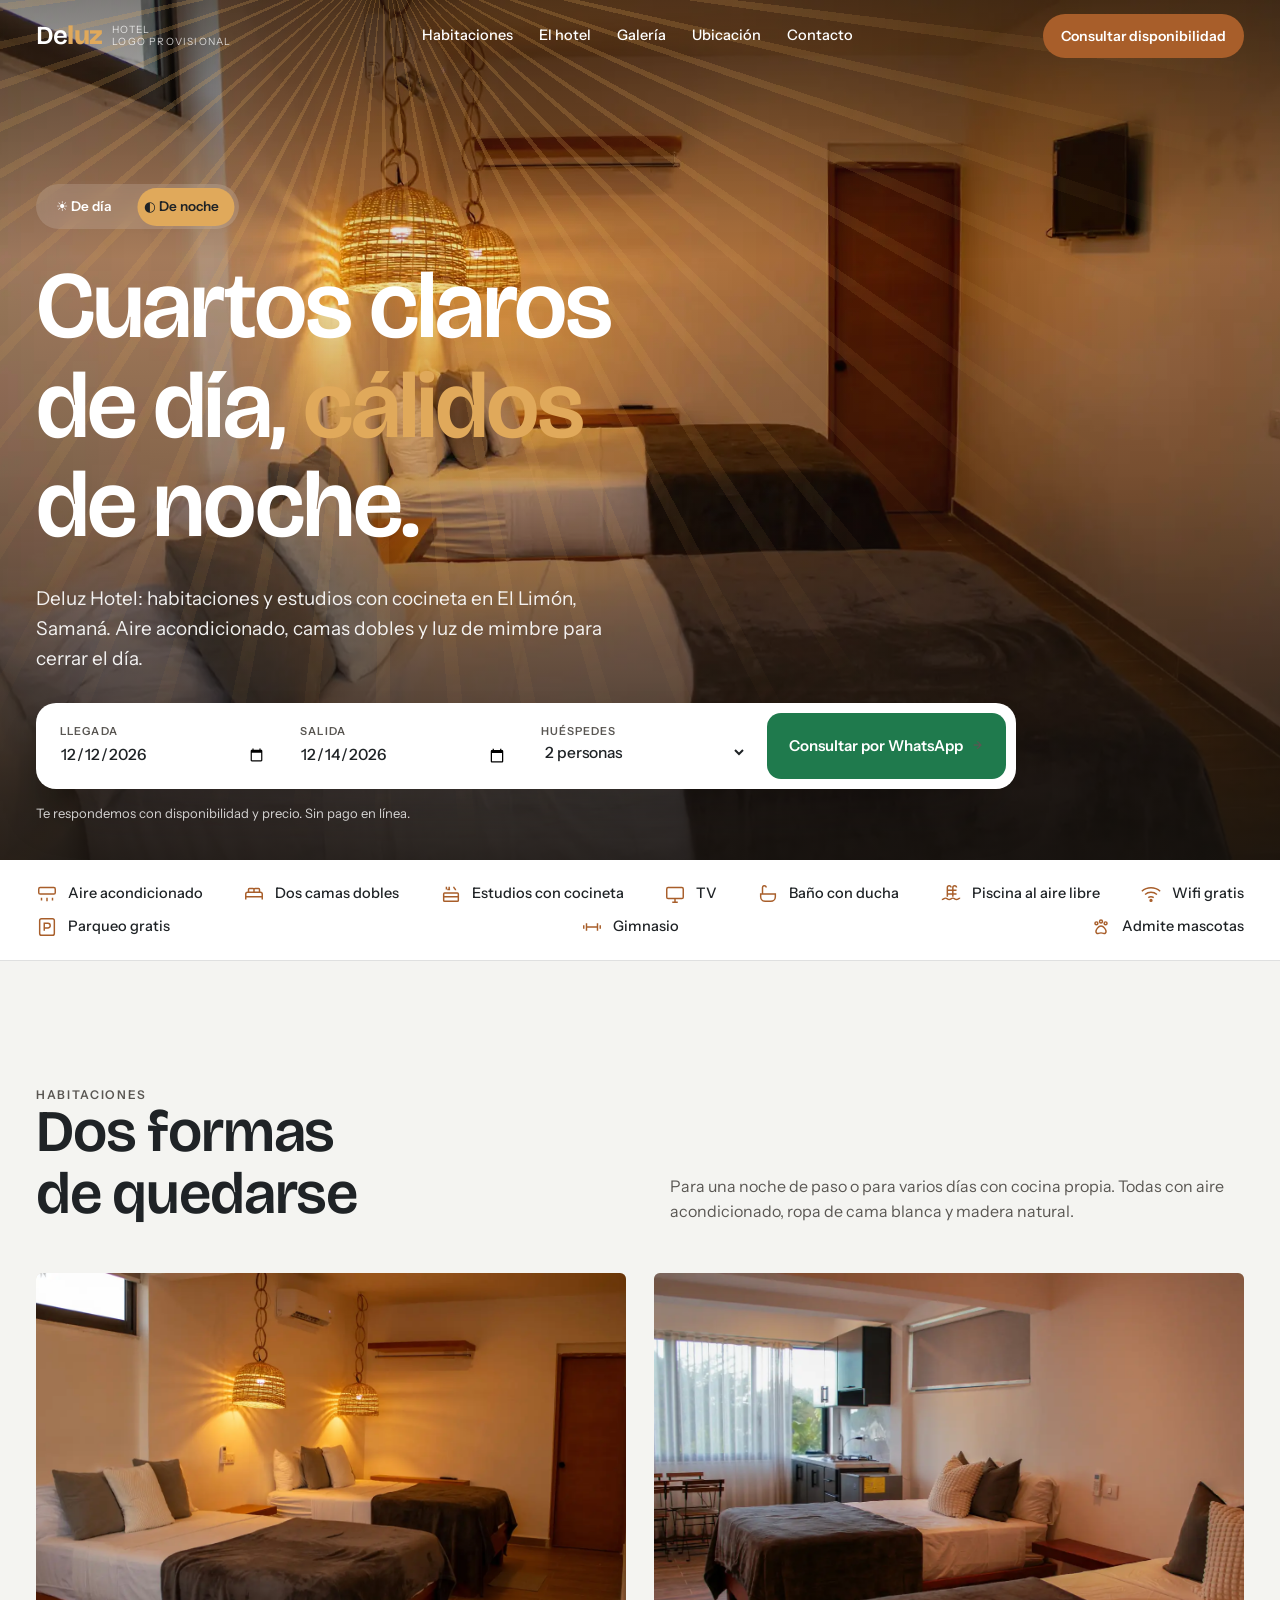
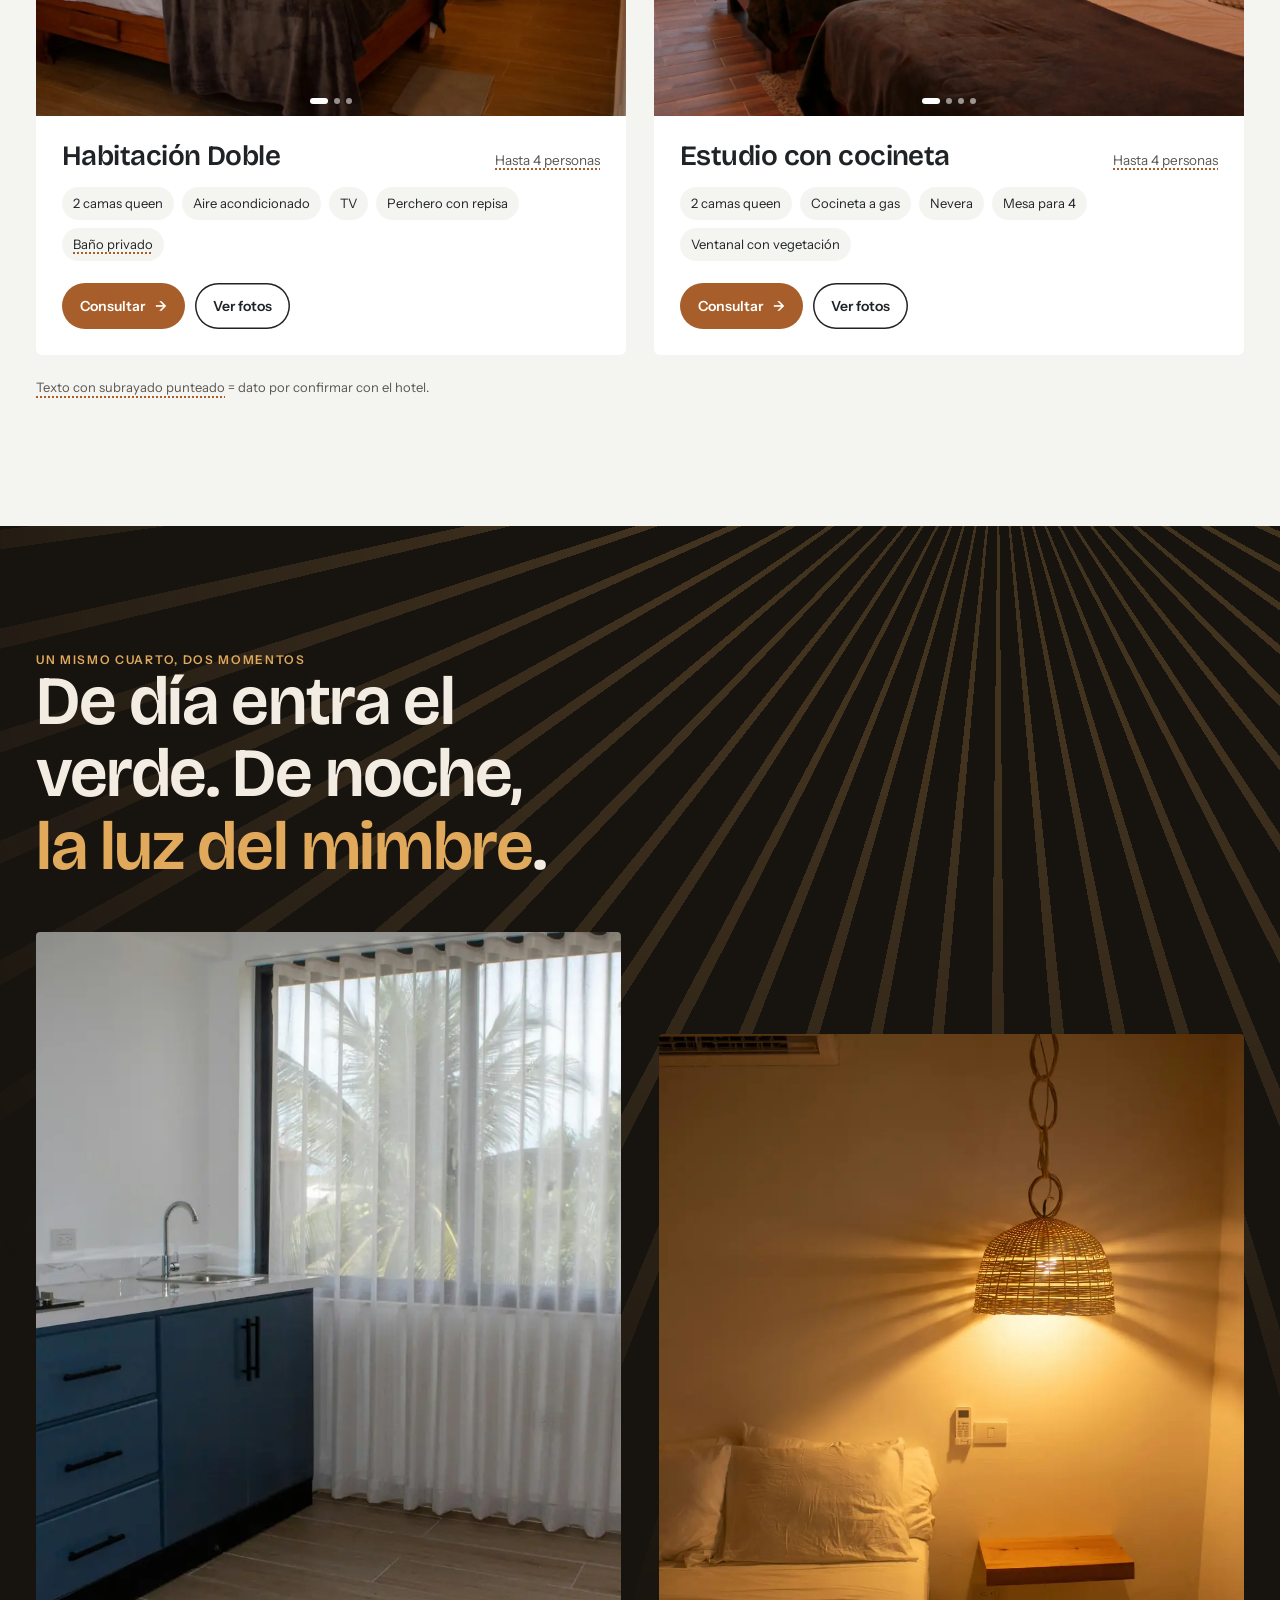
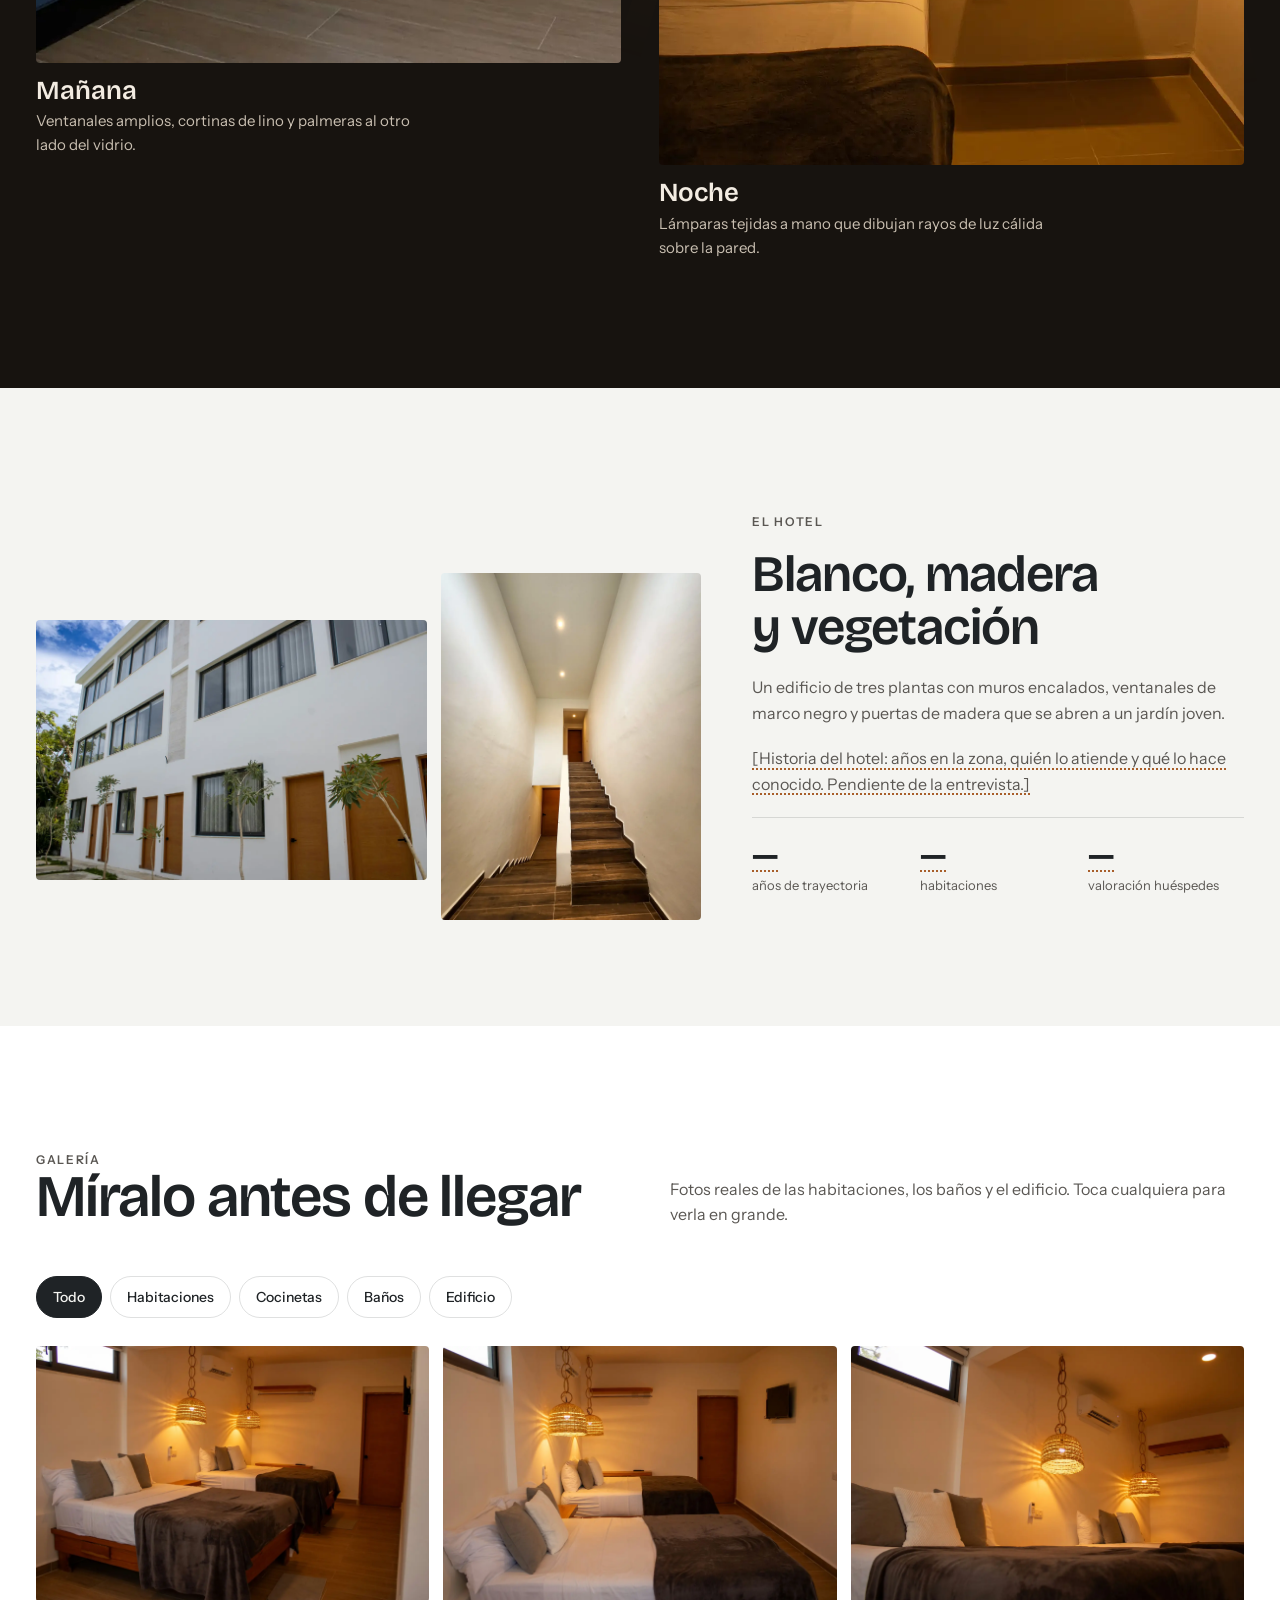
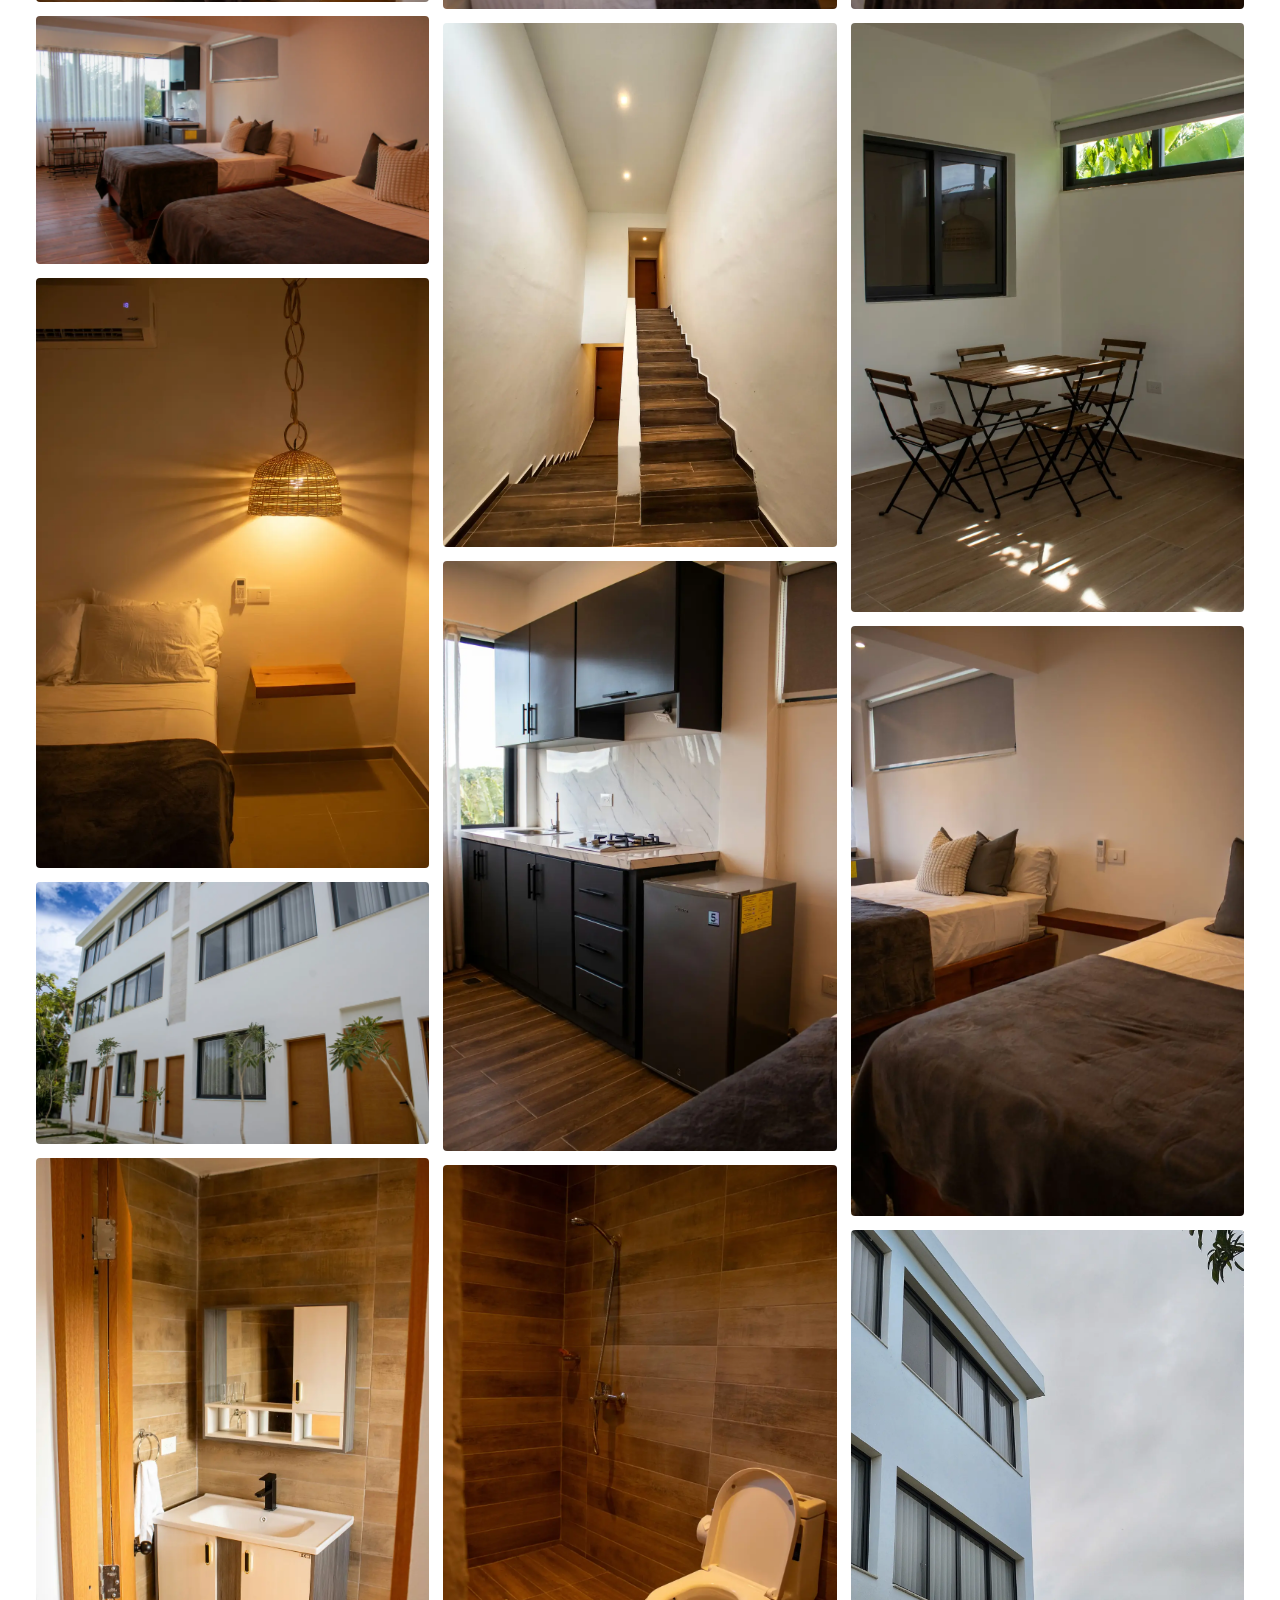
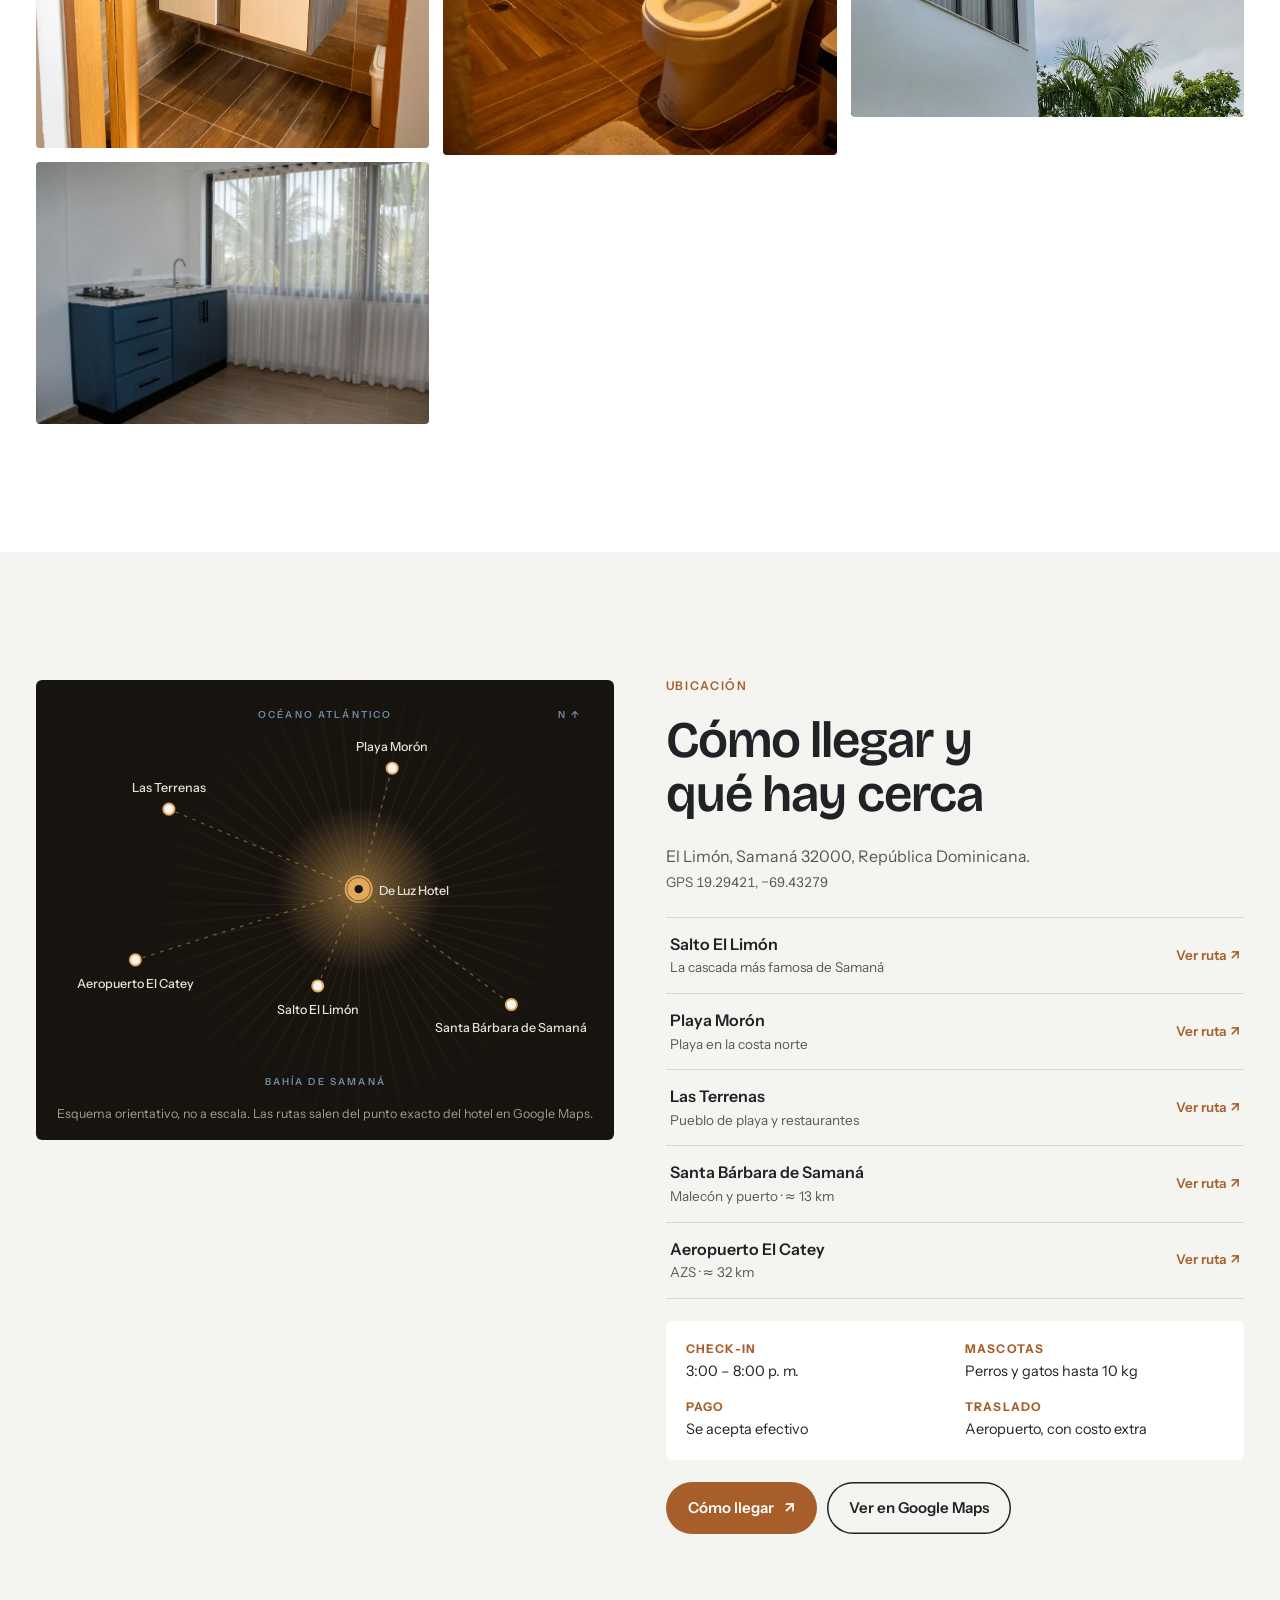
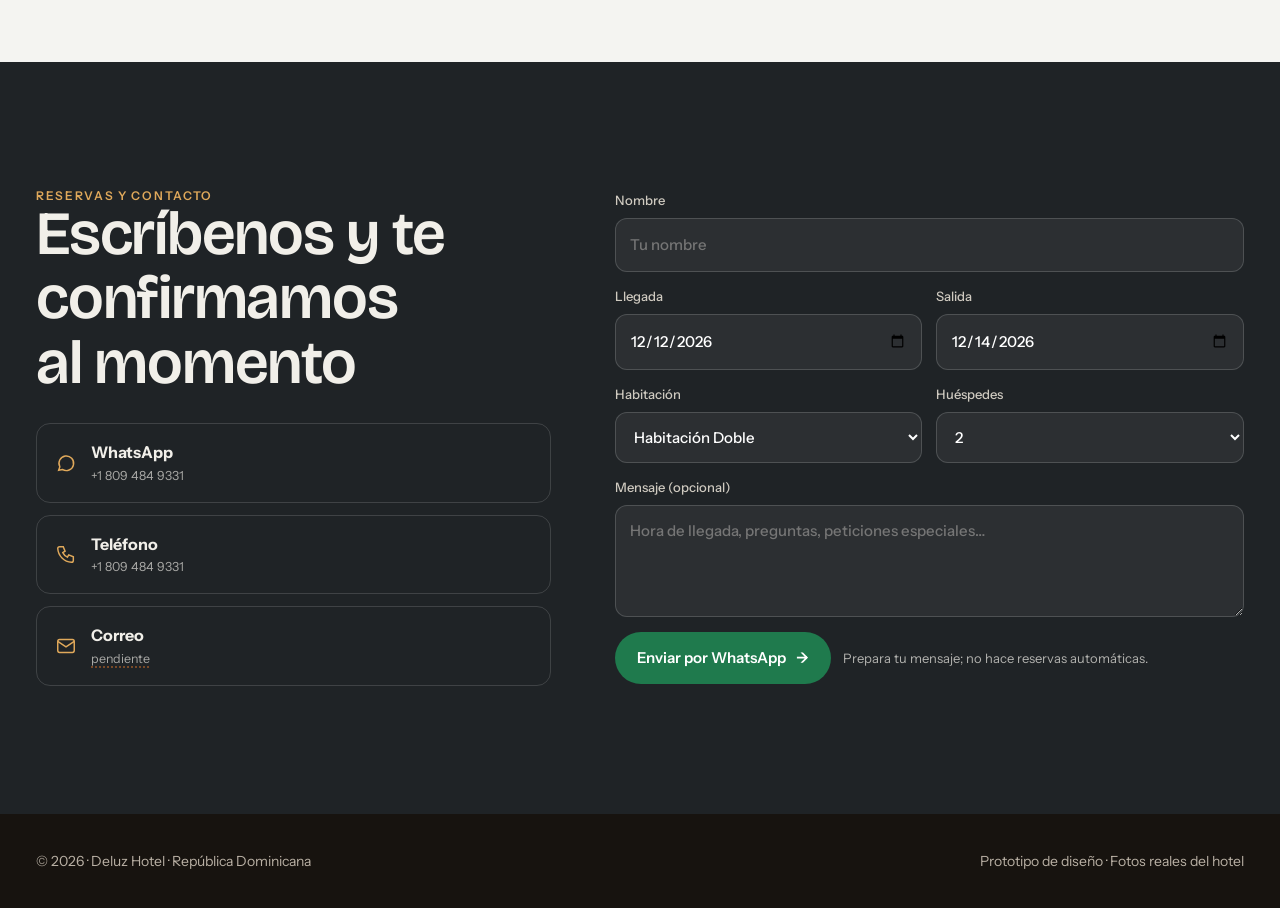
==== index.html @ 2b889953 "Web De Luz Hotel: prototipo "Luz tejida", propuesta y fotos - index.html: prototipo navegable de la " ====
<!doctype html>
<html lang="es">
<head>
<meta charset="utf-8">
<meta name="viewport" content="width=device-width, initial-scale=1, viewport-fit=cover">
<title>De Luz Hotel · El Limón, Samaná</title>
<!-- PROTOTIPO: quitar la línea robots noindex al lanzar -->
<meta name="robots" content="noindex">
<link rel="preconnect" href="https://fonts.googleapis.com">
<link rel="preconnect" href="https://fonts.gstatic.com" crossorigin>
<link rel="stylesheet" href="https://fonts.googleapis.com/css2?family=Bricolage+Grotesque:opsz,wght@12..96,400;12..96,600;12..96,800&family=Instrument+Sans:wght@400;500;600&display=swap">
<style>
/* Layout: editorial de una sola página; bandas claras (día) y oscuras (noche) alternadas, fotos a sangre. */
:root{
  --cal:#F4F4F1;      /* paredes encaladas */
  --blanco:#FFFFFF;
  --piedra:#DDD5C7;   /* franja de travertino */
  --tinta:#1F2326;    /* marcos de ventana, cocineta negra */
  --manta:#5A5753;    /* manta gris */
  --teca:#A85E2A;     /* puertas de madera */
  --mimbre:#E0A95B;   /* luz de las lámparas */
  --noche:#17130F;    /* habitación de noche */
  --palma:#3D6B4B;    /* vegetación */
  --anil:#3B5B7D;     /* cocineta azul */
  --linea:rgba(31,35,38,.14);
  --f-display:"Bricolage Grotesque", "Avenir Next", system-ui, sans-serif;
  --f-text:"Instrument Sans", "Helvetica Neue", system-ui, sans-serif;
  --gut:max(16px, env(safe-area-inset-left, 0px));
  --gutr:max(16px, env(safe-area-inset-right, 0px));
  --ease:cubic-bezier(.2,.7,.2,1);
  color-scheme:light;
}
*{box-sizing:border-box}
html{scroll-behavior:smooth}
body{margin:0;background:var(--cal);color:var(--tinta);font:16px/1.6 var(--f-text);-webkit-font-smoothing:antialiased;overflow-x:hidden}
img{max-width:100%;display:block}
a{color:inherit}
button,input,select,textarea{font:inherit;color:inherit}
:focus-visible{outline:2px solid var(--teca);outline-offset:3px;border-radius:4px}
h1,h2,h3{font-family:var(--f-display);font-weight:600;line-height:1.05;letter-spacing:-.02em;margin:0;text-wrap:balance}
p{margin:0}
.wrap{max-width:1240px;margin:0 auto;padding-left:var(--gut);padding-right:var(--gutr)}
.eyebrow{font:600 12px/1 var(--f-text);letter-spacing:.14em;text-transform:uppercase;color:var(--teca)}
.tbd{text-decoration:underline dotted 1.5px;text-underline-offset:4px;text-decoration-color:var(--teca)}
.tag-tbd{display:inline-block;font:600 10px/1 var(--f-text);letter-spacing:.1em;text-transform:uppercase;padding:5px 7px;border:1px dashed currentColor;border-radius:999px;opacity:.75;vertical-align:middle}

/* Botones */
.btn{display:inline-flex;align-items:center;gap:10px;border:0;cursor:pointer;text-decoration:none;font-weight:600;font-size:15px;padding:14px 22px;border-radius:999px;transition:transform .25s var(--ease),background-color .25s,color .25s,box-shadow .25s}
.btn:active{transform:scale(.97)}
.btn-primary{background:var(--teca);color:#fff}
.btn-primary:hover{background:#8f4e22;box-shadow:0 8px 24px -10px rgba(168,94,42,.8)}
.btn-ghost{background:transparent;color:inherit;box-shadow:inset 0 0 0 1.5px currentColor}
.btn-ghost:hover{background:var(--tinta);color:var(--cal);box-shadow:inset 0 0 0 1.5px var(--tinta)}
.btn .arr{transition:transform .25s var(--ease)}
.btn:hover .arr{transform:translateX(4px)}
.btn-wa{background:#1f7a4d;color:#fff}
.btn-wa:hover{background:#17623d}

/* Cabecera */
body::before{content:"";position:fixed;inset:0 0 auto;height:env(safe-area-inset-top,0px);z-index:60;background:var(--cal)}
.top{position:fixed;top:env(safe-area-inset-top,0px);left:0;right:0;z-index:50;transition:background-color .35s,box-shadow .35s,color .35s;color:#fff}
.top.solid{background:rgba(244,244,241,.92);backdrop-filter:blur(10px);-webkit-backdrop-filter:blur(10px);box-shadow:0 1px 0 var(--linea);color:var(--tinta)}
.top .wrap{display:flex;align-items:center;justify-content:space-between;gap:20px;height:72px}
.logo{display:flex;align-items:center;gap:10px;text-decoration:none}
.wm{font:600 26px/1 var(--f-display);letter-spacing:-.03em}.wm b{font-weight:800;color:var(--mimbre)}.top.solid .wm b{color:var(--teca)}
.logo small{font-size:10px;letter-spacing:.12em;text-transform:uppercase;opacity:.75;line-height:1.2}
.nav{display:flex;gap:26px;align-items:center}
.nav a{text-decoration:none;font-size:14.5px;font-weight:500;position:relative;padding:4px 0}
.nav a::after{content:"";position:absolute;left:0;right:100%;bottom:-2px;height:1.5px;background:var(--mimbre);transition:right .3s var(--ease)}
.nav a:hover::after{right:0}
.top .btn{padding:11px 18px;font-size:14px}
.burger{display:none;background:none;border:0;width:44px;height:44px;cursor:pointer;position:relative}
.burger span,.burger span::before,.burger span::after{content:"";position:absolute;left:11px;width:22px;height:1.5px;background:currentColor;transition:transform .3s var(--ease),top .3s}
.burger span{top:21px}.burger span::before{left:0;top:-7px}.burger span::after{left:0;top:7px}
.menu-open .burger span{background:transparent}
.menu-open .burger span::before{top:0;transform:rotate(45deg)}
.menu-open .burger span::after{top:0;transform:rotate(-45deg)}
.drawer{position:fixed;inset:0;z-index:45;background:var(--noche);color:#fff;padding:110px var(--gutr) 40px var(--gut);display:flex;flex-direction:column;gap:6px;transform:translateY(-100%);transition:transform .5s var(--ease)}
.menu-open .drawer{transform:none}
.drawer a{font:600 34px/1.25 var(--f-display);text-decoration:none}
.drawer a:hover{color:var(--mimbre)}

/* Rayos de mimbre: el motivo de la marca */
.rays{position:absolute;pointer-events:none;inset:0;background:repeating-conic-gradient(from -90deg at var(--rx,50%) var(--ry,-10%),rgba(224,169,91,.22) 0deg 1.1deg,transparent 1.1deg 5.5deg);-webkit-mask-image:radial-gradient(circle at var(--rx,50%) var(--ry,-10%),#000 0,#000 18%,transparent 70%);mask-image:radial-gradient(circle at var(--rx,50%) var(--ry,-10%),#000 0,#000 18%,transparent 70%)}

/* Hero */
.hero{position:relative;min-height:min(860px,100svh);display:flex;align-items:flex-end;color:#fff;overflow:hidden;background:var(--noche)}
.hero-media{position:absolute;inset:0}
.hero-media img{position:absolute;inset:0;width:100%;height:100%;object-fit:cover;transition:opacity 1.1s var(--ease),transform 8s linear}
.hero-media img.off{opacity:0}
.hero-media::after{content:"";position:absolute;inset:0;background:linear-gradient(180deg,rgba(23,19,15,.55) 0%,rgba(23,19,15,.05) 30%,rgba(23,19,15,.25) 55%,rgba(23,19,15,.85) 100%)}
.hero .rays{--rx:30%;--ry:-5%;opacity:0;transition:opacity 1.1s}
.is-night .hero .rays{opacity:1}
.hero-inner{position:relative;width:100%;padding-block:140px 36px;display:grid;gap:28px}
.dn{display:inline-flex;background:rgba(255,255,255,.14);backdrop-filter:blur(8px);-webkit-backdrop-filter:blur(8px);border-radius:999px;padding:4px;width:max-content;position:relative}
.dn button{position:relative;z-index:1;background:none;border:0;padding:8px 16px;border-radius:999px;cursor:pointer;font-size:13.5px;font-weight:600;display:flex;gap:8px;align-items:center;color:#fff;transition:color .3s}
.dn .pill{position:absolute;top:4px;bottom:4px;left:4px;width:calc(50% - 4px);background:#fff;border-radius:999px;transition:transform .45s var(--ease)}
.is-night .dn .pill{transform:translateX(100%);background:var(--mimbre)}
.dn button[aria-pressed="true"]{color:var(--tinta)}
.hero h1{font-size:clamp(42px,7.4vw,104px);font-weight:600;max-width:12ch}
.hero h1 em{font-style:normal;color:var(--mimbre);transition:color .6s}
.is-day .hero h1 em{color:#fff;text-decoration:underline;text-decoration-color:var(--mimbre);text-decoration-thickness:4px;text-underline-offset:10px}
.hero-sub{max-width:46ch;font-size:clamp(16px,1.6vw,19px);opacity:.92}

/* Barra de consulta */
.ask{background:var(--blanco);color:var(--tinta);border-radius:20px;padding:10px;display:grid;grid-template-columns:repeat(3,minmax(0,1fr)) auto;gap:6px;box-shadow:0 30px 60px -30px rgba(0,0,0,.6);max-width:980px}
.ask label{display:flex;flex-direction:column;gap:2px;padding:10px 14px;border-radius:12px;transition:background-color .2s;min-width:0}
.ask label:hover,.ask label:focus-within{background:var(--cal)}
.ask span{font-size:11px;font-weight:600;letter-spacing:.1em;text-transform:uppercase;color:var(--manta)}
.ask input,.ask select{border:0;background:transparent;padding:0;font-size:15.5px;font-weight:500;outline:none;min-width:0;width:100%}
.ask .btn{align-self:stretch;justify-content:center;border-radius:14px}
.ask-note{font-size:13px;opacity:.8;margin-top:-14px}

/* Panel de mensaje de WhatsApp */
.sheet{position:fixed;inset:auto 0 0 0;z-index:80;display:flex;justify-content:center;padding:0 var(--gutr) calc(16px + env(safe-area-inset-bottom,0px)) var(--gut);transform:translateY(110%);visibility:hidden;transition:transform .5s var(--ease),visibility 0s .5s}
.sheet.open{transform:none;visibility:visible;transition:transform .5s var(--ease)}
.sheet-card{background:var(--blanco);color:var(--tinta);border-radius:22px;max-width:520px;width:100%;padding:22px;box-shadow:0 30px 80px -20px rgba(0,0,0,.5);display:grid;gap:14px}
.sheet-head{display:flex;justify-content:space-between;align-items:center;gap:12px}
.sheet-head h3{font-size:20px}
.x{background:var(--cal);border:0;width:36px;height:36px;border-radius:50%;cursor:pointer;font-size:18px}
.bubble{background:#e7f5ea;border-radius:16px 16px 16px 4px;padding:14px 16px;white-space:pre-wrap;font-size:15px;line-height:1.5}
.sheet small{color:var(--manta);font-size:13px}
.sheet-actions{display:flex;gap:10px;flex-wrap:wrap}

/* Esenciales */
.facts{background:var(--blanco);border-bottom:1px solid var(--linea)}
.facts ul{list-style:none;margin:0;padding:22px 0;display:flex;flex-wrap:wrap;gap:10px 34px;justify-content:space-between}
.facts li{display:flex;align-items:center;gap:10px;font-size:14.5px;font-weight:500}
.facts svg{width:22px;height:22px;stroke:var(--teca);fill:none;stroke-width:1.6;flex:none}

/* Secciones */
section{scroll-margin-top:80px}
.band{padding-block:clamp(72px,10vw,128px)}
.head{display:grid;grid-template-columns:minmax(0,1fr) minmax(0,1fr);gap:24px 60px;align-items:end;margin-bottom:48px}
.head h2{font-size:clamp(34px,4.6vw,60px)}
.head p{color:var(--manta);max-width:52ch}

/* El hotel */
.about{display:grid;grid-template-columns:minmax(0,1.15fr) minmax(0,.85fr);gap:clamp(24px,4vw,56px);align-items:center}
.about-pics{display:grid;grid-template-columns:minmax(0,1.5fr) minmax(0,1fr);gap:14px;align-items:end}
.about-pics figure{margin:0;overflow:hidden;border-radius:4px}
.about-pics figure:first-child{aspect-ratio:3/2}
.about-pics figure:last-child{aspect-ratio:3/4;transform:translateY(40px)}
.about-pics img{width:100%;height:100%;object-fit:cover}
.about-text{display:grid;gap:20px}
.about-text h2{font-size:clamp(32px,4vw,52px)}
.about-text p{color:var(--manta)}
.stats{display:grid;grid-template-columns:repeat(3,minmax(0,1fr));gap:12px;border-top:1px solid var(--linea);padding-top:20px}
.stats b{display:block;font:600 34px/1 var(--f-display)}
.stats span{font-size:13px;color:var(--manta)}

/* Habitaciones */
.rooms{display:grid;grid-template-columns:repeat(2,minmax(0,1fr));gap:28px}
.room{background:var(--blanco);border-radius:6px;overflow:hidden;display:flex;flex-direction:column;transition:transform .4s var(--ease),box-shadow .4s}
.room:hover{transform:translateY(-4px);box-shadow:0 30px 50px -35px rgba(31,35,38,.45)}
.slider{position:relative;aspect-ratio:4/3;overflow:hidden;background:var(--piedra)}
.track{display:flex;height:100%;transition:transform .6s var(--ease)}
.track img{flex:0 0 100%;width:100%;height:100%;object-fit:cover}
.sl-btn{position:absolute;top:50%;translate:0 -50%;width:42px;height:42px;border-radius:50%;border:0;background:rgba(255,255,255,.9);cursor:pointer;opacity:0;transition:opacity .3s,transform .2s;font-size:18px}
.sl-btn.prev{left:12px}.sl-btn.next{right:12px}
.slider:hover .sl-btn,.sl-btn:focus-visible{opacity:1}
.sl-btn:hover{transform:scale(1.08)}
.dots{position:absolute;bottom:12px;left:0;right:0;display:flex;justify-content:center;gap:6px}
.dots i{width:6px;height:6px;border-radius:99px;background:rgba(255,255,255,.55);transition:width .3s,background-color .3s}
.dots i.on{width:18px;background:#fff}
.room-body{padding:26px;display:grid;gap:16px;flex:1}
.room-top{display:flex;justify-content:space-between;align-items:baseline;gap:12px;flex-wrap:wrap}
.room h3{font-size:28px}
.room .cap{font-size:13.5px;color:var(--manta)}
.chips{display:flex;flex-wrap:wrap;gap:8px;list-style:none;margin:0;padding:0}
.chips li{font-size:13px;padding:6px 11px;border-radius:999px;background:var(--cal)}
.room-actions{display:flex;gap:10px;flex-wrap:wrap;margin-top:auto;padding-top:6px}
.room-actions .btn{padding:12px 18px;font-size:14px}
.legend{margin-top:22px;font-size:13px;color:var(--manta)}

/* Día / noche */
.dnband{background:var(--noche);color:#f3ece2;position:relative;overflow:hidden}
.dnband .rays{--rx:78%;--ry:-8%}
.diptych{position:relative;display:grid;grid-template-columns:minmax(0,1fr) minmax(0,1fr);gap:clamp(16px,3vw,40px);align-items:start}
.diptych figure{margin:0;display:grid;gap:14px}
.diptych figure:last-child{margin-top:clamp(40px,8vw,120px)}
.diptych .ph{overflow:hidden;border-radius:4px;aspect-ratio:4/5}
.diptych img{width:100%;height:100%;object-fit:cover;transition:transform 1.2s var(--ease)}
.diptych figure:hover img{transform:scale(1.04)}
.diptych figcaption{display:grid;gap:4px}
.diptych figcaption b{font:600 26px/1.1 var(--f-display)}
.diptych figcaption span{color:#c9bfb1;font-size:15px;max-width:40ch}
.dn-title{position:relative;font-size:clamp(36px,5.4vw,72px);max-width:16ch;margin-bottom:48px}
.dn-title em{font-style:normal;color:var(--mimbre)}

/* Galería */
.filters{display:flex;gap:8px;flex-wrap:wrap;margin-bottom:28px}
.filters button{border:1.5px solid var(--linea);background:transparent;padding:9px 16px;border-radius:999px;cursor:pointer;font-size:14px;font-weight:500;transition:all .25s}
.filters button:hover{border-color:var(--tinta)}
.filters button[aria-pressed="true"]{background:var(--tinta);color:var(--cal);border-color:var(--tinta)}
.grid{columns:3 280px;column-gap:14px}
.grid button{display:block;width:100%;padding:0;border:0;margin:0 0 14px;cursor:zoom-in;break-inside:avoid;border-radius:4px;overflow:hidden;position:relative;background:var(--piedra)}
.grid img{width:100%;height:auto;transition:transform .7s var(--ease),filter .4s}
.grid button:hover img{transform:scale(1.035)}
.grid button span{position:absolute;left:10px;bottom:10px;background:rgba(23,19,15,.7);color:#fff;font-size:12px;padding:5px 9px;border-radius:99px;opacity:0;transform:translateY(6px);transition:all .3s var(--ease)}
.grid button:hover span,.grid button:focus-visible span{opacity:1;transform:none}
.grid button.hide{display:none}

.lb{position:fixed;inset:0;z-index:90;background:rgba(15,12,10,.94);display:grid;place-items:center;padding:60px var(--gutr) 60px var(--gut);opacity:0;pointer-events:none;transition:opacity .35s}
.lb.open{opacity:1;pointer-events:auto}
.lb img{max-height:80vh;width:auto;border-radius:4px;box-shadow:0 30px 80px rgba(0,0,0,.5)}
.lb p{color:#ddd;text-align:center;margin-top:14px;font-size:14px}
.lb .x{position:absolute;top:calc(16px + env(safe-area-inset-top,0px));right:var(--gutr);background:#fff}
.lb .nav-lb{position:absolute;top:50%;translate:0 -50%;background:rgba(255,255,255,.12);color:#fff;border:0;width:48px;height:48px;border-radius:50%;cursor:pointer;font-size:20px}
.lb .nav-lb:hover{background:rgba(255,255,255,.25)}
.lb .l{left:var(--gut)}.lb .r{right:var(--gutr)}

/* Ubicación */
.loc{display:grid;grid-template-columns:minmax(0,1fr) minmax(0,1fr);gap:clamp(24px,4vw,56px);align-items:stretch}
.loc{align-items:start}
.map{position:sticky;top:96px;border-radius:6px;background:var(--noche);overflow:hidden;display:grid;align-content:center;padding:10px 10px 16px;min-width:0}
@media (max-width:960px){.map{position:relative;top:auto}}
.map::before{content:"";position:absolute;inset:0;background:repeating-conic-gradient(from -90deg at 56% 49%,rgba(224,169,91,.10) 0deg 1deg,transparent 1deg 6deg);-webkit-mask-image:radial-gradient(circle at 56% 49%,#000 0,transparent 60%);mask-image:radial-gradient(circle at 56% 49%,#000 0,transparent 60%)}
.map svg{position:relative;width:100%;height:auto;display:block}
.map .sea{font:600 10.5px var(--f-text);letter-spacing:.22em;fill:#6f8aa3}
.map .ray{stroke:#E0A95B;stroke-width:1.4;stroke-dasharray:4 6;fill:none;opacity:.45;transition:opacity .3s,stroke-width .3s}
.map .ray.on{opacity:1;stroke-width:2.4;stroke-dasharray:none}
.map .node{cursor:pointer;outline:none}
.map .hit{fill:transparent}
.map .dot{fill:#F4F4F1;stroke:#E0A95B;stroke-width:2;transition:r .25s,fill .25s}
.map .node text{font:500 13.5px var(--f-text);fill:#e9e2d6;transition:fill .25s}
.map .node:hover .dot,.map .node:focus-visible .dot,.map .node.on .dot{r:9;fill:#E0A95B}
.map .node:hover text,.map .node:focus-visible text,.map .node.on text{fill:#E0A95B}
.map .hdot{fill:#E0A95B}
.map .htxt{font:600 17px var(--f-display);fill:#fff}
.map .pulse{fill:none;stroke:#E0A95B;stroke-width:2;transform-origin:336px 214px;transform-box:view-box;animation:pulse 2.4s infinite}
@keyframes pulse{from{transform:scale(.8);opacity:.9}to{transform:scale(3);opacity:0}}
.map-cap{position:relative;color:#a59c8f;font-size:12.5px;text-align:center;margin-top:4px}
.map-btns{display:flex;gap:10px;flex-wrap:wrap}
.places{list-style:none;margin:0;padding:0;display:grid;border-top:1px solid var(--linea)}
.places li{border-bottom:1px solid var(--linea)}
.places a{display:grid;grid-template-columns:minmax(0,1fr) auto;gap:0 16px;padding:14px 4px;text-decoration:none;border-radius:6px;transition:background-color .25s,padding .25s}
.places a:hover,.places a.on{background:var(--blanco);padding-left:12px;padding-right:12px}
.places b{font-weight:600}
.places small{grid-column:1;color:var(--manta);font-size:13.5px}
.places span{grid-column:2;grid-row:1/3;align-self:center;color:var(--teca);font-weight:600;font-size:13.5px;white-space:nowrap}
.info{display:grid;grid-template-columns:repeat(2,minmax(0,1fr));gap:14px 20px;background:var(--blanco);border-radius:6px;padding:18px 20px}
.info div{display:grid;gap:2px;min-width:0}.info b{font-size:12px;letter-spacing:.1em;text-transform:uppercase;color:var(--teca)}.info span{font-size:14.5px}
.loc-text{display:grid;gap:22px;align-content:start}

/* Contacto */
.contact{background:var(--tinta);color:#f1efe9}
.contact .eyebrow{color:var(--mimbre)}
.cgrid{display:grid;grid-template-columns:minmax(0,.9fr) minmax(0,1.1fr);gap:clamp(28px,5vw,72px)}
.cgrid h2{font-size:clamp(36px,4.8vw,64px)}
.channels{display:grid;gap:12px;margin-top:28px}
.channel{display:flex;gap:14px;align-items:center;padding:16px 18px;border:1px solid rgba(255,255,255,.14);border-radius:14px}
.channel svg{width:22px;height:22px;stroke:var(--mimbre);fill:none;stroke-width:1.6;flex:none}
.channel div{display:grid;min-width:0}
.channel small{opacity:.65;font-size:12.5px}
form.cf{display:grid;grid-template-columns:repeat(2,minmax(0,1fr));gap:14px}
.cf .full{grid-column:1/-1}
.cf label{display:grid;gap:6px;font-size:13px;font-weight:500;color:#cfcac0;min-width:0}
.cf input,.cf select,.cf textarea{background:rgba(255,255,255,.06);border:1px solid rgba(255,255,255,.16);border-radius:12px;padding:13px 14px;color:#fff;font-size:15px;outline:none;transition:border-color .2s,background-color .2s;width:100%;min-width:0}
.cf select option{color:var(--tinta)}
.cf input:focus,.cf select:focus,.cf textarea:focus{border-color:var(--mimbre);background:rgba(255,255,255,.1)}
.cf textarea{min-height:110px;resize:vertical}
.cf .row{display:flex;gap:12px;align-items:center;flex-wrap:wrap}
.cf-note{font-size:13px;opacity:.7}

footer{background:var(--noche);color:#b9b0a4;font-size:14px}
footer .wrap{display:flex;justify-content:space-between;gap:20px;flex-wrap:wrap;padding-block:36px calc(36px + env(safe-area-inset-bottom,0px))}

/* Barra móvil fija */
.mbar{display:none}

/* Aparición progresiva (estado de reposo visible) */
.rv{transition:transform .9s var(--ease),opacity .9s var(--ease)}
.js .rv:not(.in){transform:translateY(22px)}

@media (max-width:960px){
  .nav,.top .btn{display:none}
  .burger{display:block}
  .ask{grid-template-columns:repeat(2,minmax(0,1fr))}
  .ask .btn{grid-column:1/-1;padding:16px}
  .head,.about,.loc,.cgrid{grid-template-columns:minmax(0,1fr)}
  .rooms{grid-template-columns:minmax(0,1fr)}
  .about-pics figure:last-child{transform:none}
}
@media (max-width:600px){
  .facts ul{justify-content:flex-start;gap:12px 20px}
  .facts li{width:calc(50% - 10px);font-size:13.5px}
  .ask{grid-template-columns:minmax(0,1fr)}
  .ask label{padding:8px 12px}
  .diptych{grid-template-columns:minmax(0,1fr)}
  .diptych figure:last-child{margin-top:0}
  form.cf{grid-template-columns:minmax(0,1fr)}
  .stats b{font-size:26px}
  .hero-inner{padding-block:120px 24px}
  .mbar{display:grid;grid-template-columns:1fr 1.4fr;gap:8px;position:fixed;left:0;right:0;bottom:0;z-index:40;padding:10px var(--gutr) calc(10px + env(safe-area-inset-bottom,0px)) var(--gut);background:rgba(244,244,241,.95);backdrop-filter:blur(10px);-webkit-backdrop-filter:blur(10px);box-shadow:0 -1px 0 var(--linea);transform:translateY(100%);transition:transform .4s var(--ease)}
  .mbar.show{transform:none}
  .mbar .btn{justify-content:center;padding:13px 10px;font-size:14.5px}
  footer .wrap{padding-bottom:calc(96px + env(safe-area-inset-bottom,0px))}
}
@media (prefers-reduced-motion:reduce){
  *,*::before,*::after{transition-duration:.01ms!important;animation:none!important;scroll-behavior:auto!important}
  .js .rv:not(.in){transform:none;opacity:1}
}
</style>
</head>
<body class="is-night">

<header class="top" id="top">
  <div class="wrap">
    <a class="logo" href="#inicio" aria-label="Inicio">
      <span class="wm">De<b>luz</b></span>
      <small>Hotel<br>logo provisional</small>
    </a>
    <nav class="nav" aria-label="Principal">
      <a href="#habitaciones">Habitaciones</a>
      <a href="#hotel">El hotel</a>
      <a href="#galeria">Galería</a>
      <a href="#ubicacion">Ubicación</a>
      <a href="#contacto">Contacto</a>
    </nav>
    <a class="btn btn-primary" href="#consulta">Consultar disponibilidad</a>
    <button class="burger" id="burger" aria-label="Abrir menú" aria-expanded="false"><span></span></button>
  </div>
</header>
<nav class="drawer" id="drawer" aria-label="Menú móvil">
  <a href="#habitaciones">Habitaciones</a>
  <a href="#hotel">El hotel</a>
  <a href="#galeria">Galería</a>
  <a href="#ubicacion">Ubicación</a>
  <a href="#contacto">Contacto</a>
</nav>

<main>
<!-- HERO -->
<section class="hero" id="inicio">
  <div class="hero-media">
    <img id="heroNight" src="img/habitacion-doble-noche.webp" alt="Habitación con dos camas dobles iluminada por lámparas de mimbre">
    <img id="heroDay" class="off" src="img/fachada-puertas.webp" alt="Fachada blanca del hotel con puertas de madera y árboles jóvenes">
  </div>
  <div class="rays" aria-hidden="true"></div>
  <div class="wrap hero-inner" id="consulta">
    <div class="dn" role="group" aria-label="Ver el hotel de día o de noche">
      <span class="pill" aria-hidden="true"></span>
      <button type="button" data-mode="day" aria-pressed="false">☀ De día</button>
      <button type="button" data-mode="night" aria-pressed="true">◐ De noche</button>
    </div>
    <h1 id="heroTitle">Cuartos claros de día, <em>cálidos</em> de noche.</h1>
    <p class="hero-sub" id="heroSub">Deluz Hotel: habitaciones y estudios con cocineta en El Limón, Samaná. Aire acondicionado, camas dobles y luz de mimbre para cerrar el día.</p>
    <form class="ask" id="askForm" aria-label="Consultar disponibilidad">
      <label><span>Llegada</span><input type="date" id="askIn" required></label>
      <label><span>Salida</span><input type="date" id="askOut" required></label>
      <label><span>Huéspedes</span>
        <select id="askGuests"><option>1 persona</option><option selected>2 personas</option><option>3 personas</option><option>4 personas</option></select>
      </label>
      <button class="btn btn-wa" type="submit">Consultar por WhatsApp <span class="arr">→</span></button>
    </form>
    <p class="ask-note">Te respondemos con disponibilidad y precio. Sin pago en línea.</p>
  </div>
</section>

<!-- ESENCIALES -->
<div class="facts">
  <div class="wrap">
    <ul>
      <li><svg viewBox="0 0 24 24"><rect x="3" y="5" width="18" height="7" rx="1.5"/><path d="M6 16v3M12 16v4M18 16v3"/></svg>Aire acondicionado</li>
      <li><svg viewBox="0 0 24 24"><path d="M3 18v-6a2 2 0 0 1 2-2h14a2 2 0 0 1 2 2v6M3 15h18M6 10V7a1 1 0 0 1 1-1h4a1 1 0 0 1 1 1v3M12 10V7a1 1 0 0 1 1-1h4a1 1 0 0 1 1 1v3"/></svg>Dos camas dobles</li>
      <li><svg viewBox="0 0 24 24"><rect x="4" y="11" width="16" height="9" rx="1"/><path d="M4 15h16M8 7h3M7 4v3M10 4v3M15 4c0 2 2 2 2 4"/></svg>Estudios con cocineta</li>
      <li><svg viewBox="0 0 24 24"><rect x="3" y="5" width="18" height="12" rx="1.5"/><path d="M9 21h6M12 17v4"/></svg>TV</li>
      <li><svg viewBox="0 0 24 24"><path d="M4 12h16v3a5 5 0 0 1-5 5H9a5 5 0 0 1-5-5zM6 12V5a2 2 0 0 1 4 0"/></svg>Baño con ducha</li>
      <li><svg viewBox="0 0 24 24"><path d="M2 18c2 0 2-1.5 4-1.5s2 1.5 4 1.5 2-1.5 4-1.5 2 1.5 4 1.5 2-1.5 4-1.5M8 15V5a2 2 0 0 1 4 0M14 15V5a2 2 0 0 1 4 0M8 8h10M8 12h10"/></svg>Piscina al aire libre</li>
      <li><svg viewBox="0 0 24 24"><path d="M2 9a15 15 0 0 1 20 0M5.5 12.5a10 10 0 0 1 13 0M9 16a5 5 0 0 1 6 0"/><circle cx="12" cy="19" r="1"/></svg>Wifi gratis</li>
      <li><svg viewBox="0 0 24 24"><rect x="4" y="3" width="16" height="18" rx="2"/><path d="M9 16V8h4a2.5 2.5 0 0 1 0 5H9"/></svg>Parqueo gratis</li>
      <li><svg viewBox="0 0 24 24"><path d="M6 8v8M18 8v8M3 10v4M21 10v4M6 12h12"/></svg>Gimnasio</li>
      <li><svg viewBox="0 0 24 24"><circle cx="7" cy="8" r="1.6"/><circle cx="12" cy="6" r="1.6"/><circle cx="17" cy="8" r="1.6"/><path d="M12 11c-3 0-5.5 4-5.5 6a2 2 0 0 0 2.5 2c1.3-.4 2-.6 3-.6s1.7.2 3 .6a2 2 0 0 0 2.5-2c0-2-2.5-6-5.5-6z"/></svg>Admite mascotas</li>
    </ul>
  </div>
</div>

<!-- HABITACIONES -->
<section class="band" id="habitaciones">
  <div class="wrap">
    <div class="head rv">
      <div><p class="eyebrow">Habitaciones</p><h2>Dos formas de quedarse</h2></div>
      <p>Para una noche de paso o para varios días con cocina propia. Todas con aire acondicionado, ropa de cama blanca y madera natural.</p>
    </div>
    <div class="rooms">
      <article class="room rv">
        <div class="slider" data-slider>
          <div class="track">
            <img src="img/habitacion-doble-amplia.webp" alt="Habitación doble con dos camas y lámparas de mimbre" loading="lazy">
            <img src="img/lamparas-contrapicado.webp" alt="Lámparas de mimbre y aire acondicionado" loading="lazy">
            <img src="img/bano-lavabo.webp" alt="Baño con lavabo flotante y paredes de porcelanato imitación madera" loading="lazy">
          </div>
          <button class="sl-btn prev" type="button" aria-label="Foto anterior">‹</button>
          <button class="sl-btn next" type="button" aria-label="Foto siguiente">›</button>
          <div class="dots"></div>
        </div>
        <div class="room-body">
          <div class="room-top"><h3>Habitación Doble</h3><span class="cap tbd">Hasta 4 personas</span></div>
          <ul class="chips"><li>2 camas queen</li><li>Aire acondicionado</li><li>TV</li><li>Perchero con repisa</li><li class="tbd">Baño privado</li></ul>
          <div class="room-actions">
            <a class="btn btn-primary" href="#consulta" data-room="Habitación Doble">Consultar <span class="arr">→</span></a>
            <a class="btn btn-ghost" href="#galeria">Ver fotos</a>
          </div>
        </div>
      </article>
      <article class="room rv">
        <div class="slider" data-slider>
          <div class="track">
            <img src="img/estudio-cocineta.webp" alt="Estudio con dos camas, cocineta y mesa junto al ventanal" loading="lazy">
            <img src="img/cocineta-negra.webp" alt="Cocineta con muebles negros, hornillas de gas y nevera" loading="lazy">
            <img src="img/mesa-luz-dia.webp" alt="Mesa de madera con cuatro sillas y luz natural" loading="lazy">
            <img src="img/cocineta-azul.webp" alt="Cocineta azul frente a un ventanal con palmeras" loading="lazy">
          </div>
          <button class="sl-btn prev" type="button" aria-label="Foto anterior">‹</button>
          <button class="sl-btn next" type="button" aria-label="Foto siguiente">›</button>
          <div class="dots"></div>
        </div>
        <div class="room-body">
          <div class="room-top"><h3>Estudio con cocineta</h3><span class="cap tbd">Hasta 4 personas</span></div>
          <ul class="chips"><li>2 camas queen</li><li>Cocineta a gas</li><li>Nevera</li><li>Mesa para 4</li><li>Ventanal con vegetación</li></ul>
          <div class="room-actions">
            <a class="btn btn-primary" href="#consulta" data-room="Estudio con cocineta">Consultar <span class="arr">→</span></a>
            <a class="btn btn-ghost" href="#galeria">Ver fotos</a>
          </div>
        </div>
      </article>
    </div>
    <p class="legend"><span class="tbd">Texto con subrayado punteado</span> = dato por confirmar con el hotel.</p>
  </div>
</section>

<!-- DÍA / NOCHE -->
<section class="band dnband" aria-labelledby="dnTitle">
  <div class="rays" aria-hidden="true"></div>
  <div class="wrap">
    <p class="eyebrow rv" style="color:var(--mimbre)">Un mismo cuarto, dos momentos</p>
    <h2 class="dn-title rv" id="dnTitle">De día entra el verde. De noche, <em>la luz del mimbre</em>.</h2>
    <div class="diptych">
      <figure class="rv">
        <div class="ph"><img src="img/cocineta-azul.webp" alt="Ventanal con cortinas blancas y palmeras al fondo" loading="lazy"></div>
        <figcaption><b>Mañana</b><span>Ventanales amplios, cortinas de lino y palmeras al otro lado del vidrio.</span></figcaption>
      </figure>
      <figure class="rv">
        <div class="ph"><img src="img/lampara-mimbre.webp" alt="Lámpara de mimbre proyectando rayos de luz sobre la pared" loading="lazy"></div>
        <figcaption><b>Noche</b><span>Lámparas tejidas a mano que dibujan rayos de luz cálida sobre la pared.</span></figcaption>
      </figure>
    </div>
  </div>
</section>

<!-- EL HOTEL -->
<section class="band" id="hotel">
  <div class="wrap about">
    <div class="about-pics rv">
      <figure><img src="img/fachada-puertas.webp" alt="Fachada del hotel" loading="lazy"></figure>
      <figure><img src="img/escalera.webp" alt="Escalera interior con paredes blancas" loading="lazy"></figure>
    </div>
    <div class="about-text rv">
      <p class="eyebrow">El hotel</p>
      <h2>Blanco, madera y vegetación</h2>
      <p>Un edificio de tres plantas con muros encalados, ventanales de marco negro y puertas de madera que se abren a un jardín joven.</p>
      <p class="tbd">[Historia del hotel: años en la zona, quién lo atiende y qué lo hace conocido. Pendiente de la entrevista.]</p>
      <div class="stats">
        <div><b class="tbd">—</b><span>años de trayectoria</span></div>
        <div><b class="tbd">—</b><span>habitaciones</span></div>
        <div><b class="tbd">—</b><span>valoración huéspedes</span></div>
      </div>
    </div>
  </div>
</section>

<!-- GALERÍA -->
<section class="band" id="galeria" style="background:var(--blanco)">
  <div class="wrap">
    <div class="head rv">
      <div><p class="eyebrow">Galería</p><h2>Míralo antes de llegar</h2></div>
      <p>Fotos reales de las habitaciones, los baños y el edificio. Toca cualquiera para verla en grande.</p>
    </div>
    <div class="filters" role="group" aria-label="Filtrar galería">
      <button type="button" data-f="all" aria-pressed="true">Todo</button>
      <button type="button" data-f="hab" aria-pressed="false">Habitaciones</button>
      <button type="button" data-f="coc" aria-pressed="false">Cocinetas</button>
      <button type="button" data-f="ban" aria-pressed="false">Baños</button>
      <button type="button" data-f="edi" aria-pressed="false">Edificio</button>
    </div>
    <div class="grid" id="grid"></div>
  </div>
</section>

<!-- UBICACIÓN -->
<section class="band" id="ubicacion">
  <div class="wrap loc">
    <div class="map rv">
      <svg viewBox="0 0 600 440" role="group" aria-label="Esquema de ubicación de De Luz Hotel y lugares cercanos">
        <defs><radialGradient id="glow"><stop offset="0" stop-color="#E0A95B" stop-opacity=".55"/><stop offset="1" stop-color="#E0A95B" stop-opacity="0"/></radialGradient></defs>
        <text x="300" y="30" text-anchor="middle" class="sea">OCÉANO ATLÁNTICO</text>
        <text x="300" y="424" text-anchor="middle" class="sea">BAHÍA DE SAMANÁ</text>
        <text x="575" y="30" text-anchor="end" class="sea">N ↑</text>
        <path class="ray" data-p="salto" d="M336 214 L292 318"/><path class="ray" data-p="moron" d="M336 214 L372 84"/><path class="ray" data-p="terrenas" d="M336 214 L132 128"/><path class="ray" data-p="samana" d="M336 214 L500 338"/><path class="ray" data-p="aero" d="M336 214 L96 290"/>
        <circle cx="336" cy="214" r="90" fill="url(#glow)"/>
        <circle cx="336" cy="214" r="14" class="pulse"/>
        <a class="node" data-p="salto" href="https://www.google.com/maps/dir/?api=1&amp;origin=19.2942143%2C-69.4327929&amp;destination=Salto+El+Lim%C3%B3n%2C+Saman%C3%A1&amp;travelmode=driving" target="_blank" rel="noopener" aria-label="Ruta en Google Maps a Salto El Limón"><circle cx="292" cy="318" r="18" class="hit"/><circle cx="292" cy="318" r="6" class="dot"/><text x="292" y="348" text-anchor="middle">Salto El Limón</text></a><a class="node" data-p="moron" href="https://www.google.com/maps/dir/?api=1&amp;origin=19.2942143%2C-69.4327929&amp;destination=Playa+Mor%C3%B3n%2C+El+Lim%C3%B3n%2C+Saman%C3%A1&amp;travelmode=driving" target="_blank" rel="noopener" aria-label="Ruta en Google Maps a Playa Morón"><circle cx="372" cy="84" r="18" class="hit"/><circle cx="372" cy="84" r="6" class="dot"/><text x="372" y="66" text-anchor="middle">Playa Morón</text></a><a class="node" data-p="terrenas" href="https://www.google.com/maps/dir/?api=1&amp;origin=19.2942143%2C-69.4327929&amp;destination=Las+Terrenas%2C+Saman%C3%A1&amp;travelmode=driving" target="_blank" rel="noopener" aria-label="Ruta en Google Maps a Las Terrenas"><circle cx="132" cy="128" r="18" class="hit"/><circle cx="132" cy="128" r="6" class="dot"/><text x="132" y="110" text-anchor="middle">Las Terrenas</text></a><a class="node" data-p="samana" href="https://www.google.com/maps/dir/?api=1&amp;origin=19.2942143%2C-69.4327929&amp;destination=Santa+B%C3%A1rbara+de+Saman%C3%A1&amp;travelmode=driving" target="_blank" rel="noopener" aria-label="Ruta en Google Maps a Santa Bárbara de Samaná"><circle cx="500" cy="338" r="18" class="hit"/><circle cx="500" cy="338" r="6" class="dot"/><text x="500" y="368" text-anchor="middle">Santa Bárbara de Samaná</text></a><a class="node" data-p="aero" href="https://www.google.com/maps/dir/?api=1&amp;origin=19.2942143%2C-69.4327929&amp;destination=Aeropuerto+Internacional+Presidente+Juan+Bosch%2C+El+Catey&amp;travelmode=driving" target="_blank" rel="noopener" aria-label="Ruta en Google Maps a Aeropuerto El Catey"><circle cx="96" cy="290" r="18" class="hit"/><circle cx="96" cy="290" r="6" class="dot"/><text x="96" y="320" text-anchor="middle">Aeropuerto El Catey</text></a>
        <a class="node hotel" href="https://www.google.com/maps/place/De+Luz+Hotel/@19.2942143,-69.4327929,17z/data=!3m1!4b1!4m6!3m5!1s0x8eaee575bb2371f7:0xa61d08177c4b8f41!8m2!3d19.2942143!4d-69.4327929" target="_blank" rel="noopener" aria-label="Ver De Luz Hotel en Google Maps">
          <circle cx="336" cy="214" r="12" class="hdot"/><circle cx="336" cy="214" r="4.5" fill="#17130F"/>
          <text x="358" y="220" class="htxt">De Luz Hotel</text>
        </a>
      </svg>
      <p class="map-cap">Esquema orientativo, no a escala. Las rutas salen del punto exacto del hotel en Google Maps.</p>
    </div>
    <div class="loc-text rv">
      <p class="eyebrow">Ubicación</p>
      <h2 style="font-size:clamp(32px,4vw,52px)">Cómo llegar y qué hay cerca</h2>
      <p style="color:var(--manta)">El Limón, Samaná 32000, República Dominicana.<br><span style="font-size:13.5px;font-variant-numeric:tabular-nums">GPS 19.29421, −69.43279</span></p>
      <ul class="places">
        <li><a data-p="salto" href="https://www.google.com/maps/dir/?api=1&amp;origin=19.2942143%2C-69.4327929&amp;destination=Salto+El+Lim%C3%B3n%2C+Saman%C3%A1&amp;travelmode=driving" target="_blank" rel="noopener"><b>Salto El Limón</b><small>La cascada más famosa de Samaná</small><span>Ver ruta ↗</span></a></li>
        <li><a data-p="moron" href="https://www.google.com/maps/dir/?api=1&amp;origin=19.2942143%2C-69.4327929&amp;destination=Playa+Mor%C3%B3n%2C+El+Lim%C3%B3n%2C+Saman%C3%A1&amp;travelmode=driving" target="_blank" rel="noopener"><b>Playa Morón</b><small>Playa en la costa norte</small><span>Ver ruta ↗</span></a></li>
        <li><a data-p="terrenas" href="https://www.google.com/maps/dir/?api=1&amp;origin=19.2942143%2C-69.4327929&amp;destination=Las+Terrenas%2C+Saman%C3%A1&amp;travelmode=driving" target="_blank" rel="noopener"><b>Las Terrenas</b><small>Pueblo de playa y restaurantes</small><span>Ver ruta ↗</span></a></li>
        <li><a data-p="samana" href="https://www.google.com/maps/dir/?api=1&amp;origin=19.2942143%2C-69.4327929&amp;destination=Santa+B%C3%A1rbara+de+Saman%C3%A1&amp;travelmode=driving" target="_blank" rel="noopener"><b>Santa Bárbara de Samaná</b><small>Malecón y puerto · ≈ 13 km</small><span>Ver ruta ↗</span></a></li>
        <li><a data-p="aero" href="https://www.google.com/maps/dir/?api=1&amp;origin=19.2942143%2C-69.4327929&amp;destination=Aeropuerto+Internacional+Presidente+Juan+Bosch%2C+El+Catey&amp;travelmode=driving" target="_blank" rel="noopener"><b>Aeropuerto El Catey</b><small>AZS · ≈ 32 km</small><span>Ver ruta ↗</span></a></li>
      </ul>
      <div class="info">
        <div><b>Check-in</b><span>3:00 – 8:00 p. m.</span></div>
        <div><b>Mascotas</b><span>Perros y gatos hasta 10 kg</span></div>
        <div><b>Pago</b><span>Se acepta efectivo</span></div>
        <div><b>Traslado</b><span>Aeropuerto, con costo extra</span></div>
      </div>
      <div class="map-btns"><a class="btn btn-primary" href="https://www.google.com/maps/dir/?api=1&amp;destination=19.2942143%2C-69.4327929" target="_blank" rel="noopener">Cómo llegar <span class="arr">↗</span></a><a class="btn btn-ghost" href="https://www.google.com/maps/place/De+Luz+Hotel/@19.2942143,-69.4327929,17z/data=!3m1!4b1!4m6!3m5!1s0x8eaee575bb2371f7:0xa61d08177c4b8f41!8m2!3d19.2942143!4d-69.4327929" target="_blank" rel="noopener">Ver en Google Maps</a></div>
    </div>
  </div>
</section>

<!-- CONTACTO -->
<section class="band contact" id="contacto">
  <div class="wrap cgrid">
    <div class="rv">
      <p class="eyebrow">Reservas y contacto</p>
      <h2>Escríbenos y te confirmamos al momento</h2>
      <div class="channels">
        <div class="channel"><svg viewBox="0 0 24 24"><path d="M4 20l1.3-3.9A8 8 0 1 1 8 19z"/></svg><div><b>WhatsApp</b><small>+1 809 484 9331</small></div></div>
        <div class="channel"><svg viewBox="0 0 24 24"><path d="M5 4h4l2 5-2.5 1.5a11 11 0 0 0 5 5L15 13l5 2v4a2 2 0 0 1-2 2A16 16 0 0 1 3 6a2 2 0 0 1 2-2"/></svg><div><b>Teléfono</b><small>+1 809 484 9331</small></div></div>
        <div class="channel"><svg viewBox="0 0 24 24"><rect x="3" y="5" width="18" height="14" rx="2"/><path d="m3 7 9 6 9-6"/></svg><div><b>Correo</b><small class="tbd">pendiente</small></div></div>
      </div>
    </div>
    <form class="cf rv" id="cf">
      <label class="full">Nombre<input id="cfName" required placeholder="Tu nombre"></label>
      <label>Llegada<input type="date" id="cfIn" required></label>
      <label>Salida<input type="date" id="cfOut" required></label>
      <label>Habitación<select id="cfRoom"><option>Habitación Doble</option><option>Estudio con cocineta</option><option>No lo sé aún</option></select></label>
      <label>Huéspedes<select id="cfGuests"><option>1</option><option selected>2</option><option>3</option><option>4</option></select></label>
      <label class="full">Mensaje (opcional)<textarea id="cfMsg" placeholder="Hora de llegada, preguntas, peticiones especiales…"></textarea></label>
      <div class="full row">
        <button class="btn btn-wa" type="submit">Enviar por WhatsApp <span class="arr">→</span></button>
        <span class="cf-note">Prepara tu mensaje; no hace reservas automáticas.</span>
      </div>
    </form>
  </div>
</section>
</main>

<footer>
  <div class="wrap">
    <span>© 2026 · Deluz Hotel · República Dominicana</span>
    <span>Prototipo de diseño · Fotos reales del hotel</span>
  </div>
</footer>

<div class="mbar" id="mbar">
  <a class="btn btn-ghost" href="#habitaciones">Habitaciones</a>
  <a class="btn btn-wa" href="#consulta">Consultar</a>
</div>

<div class="sheet" id="sheet" role="dialog" aria-modal="false" aria-labelledby="sheetT">
  <div class="sheet-card">
    <div class="sheet-head"><h3 id="sheetT">Tu mensaje está listo</h3><button class="x" type="button" id="sheetX" aria-label="Cerrar">×</button></div>
    <div class="bubble" id="bubble"></div>
    <small>Se abrirá WhatsApp con este texto ya escrito para el +1 809 484 9331.</small>
    <div class="sheet-actions">
      <a class="btn btn-wa" id="waLink" href="https://wa.me/18094849331" target="_blank" rel="noopener">Abrir WhatsApp <span class="arr">→</span></a>
      <button class="btn btn-ghost" type="button" id="copyMsg">Copiar mensaje</button>
      <button class="btn btn-ghost" type="button" id="sheetX2" hidden>Seguir mirando</button>
    </div>
  </div>
</div>

<div class="lb" id="lb" role="dialog" aria-modal="true" aria-label="Foto ampliada">
  <button class="x" type="button" id="lbX" aria-label="Cerrar">×</button>
  <button class="nav-lb l" type="button" id="lbL" aria-label="Anterior">‹</button>
  <figure style="margin:0"><img id="lbImg" alt=""><p id="lbCap"></p></figure>
  <button class="nav-lb r" type="button" id="lbR" aria-label="Siguiente">›</button>
</div>

<script>
document.documentElement.classList.add('js');
const $=s=>document.querySelector(s), $$=s=>[...document.querySelectorAll(s)];

/* Cabecera sólida al hacer scroll + barra móvil */
const hdr=$('#top'), mbar=$('#mbar');
const onScroll=()=>{const y=scrollY;hdr.classList.toggle('solid',y>40);mbar.classList.toggle('show',y>window.innerHeight*.6)};
addEventListener('scroll',onScroll,{passive:true});onScroll();

/* Menú móvil */
const burger=$('#burger');
burger.addEventListener('click',()=>{const o=document.body.classList.toggle('menu-open');burger.setAttribute('aria-expanded',o);hdr.style.color=o?'#fff':''});
$$('#drawer a').forEach(a=>a.addEventListener('click',()=>{document.body.classList.remove('menu-open');burger.setAttribute('aria-expanded',false);hdr.style.color=''}));

/* Día / noche */
const copy={
  night:{h:'Cuartos claros de día, <em>cálidos</em> de noche.'},
  day:{h:'Muros blancos, madera y <em>verde</em> alrededor.'}
};
function setMode(m){
  document.body.classList.toggle('is-night',m==='night');document.body.classList.toggle('is-day',m==='day');
  $('#heroNight').classList.toggle('off',m!=='night');$('#heroDay').classList.toggle('off',m!=='day');
  $('#heroTitle').innerHTML=copy[m].h;
  $$('.dn button').forEach(b=>b.setAttribute('aria-pressed',b.dataset.mode===m));
}
$$('.dn button').forEach(b=>b.addEventListener('click',()=>setMode(b.dataset.mode)));
setMode('night');

/* Fechas por defecto */
const iso=d=>d.toISOString().slice(0,10);
const t=new Date();t.setDate(t.getDate()+7);const t2=new Date(t);t2.setDate(t.getDate()+2);
['#askIn','#cfIn'].forEach(s=>{$(s).value=iso(t);$(s).min=iso(new Date())});
['#askOut','#cfOut'].forEach(s=>{$(s).value=iso(t2)});
const fmt=v=>{if(!v)return'—';const[y,m,d]=v.split('-');return `${d}/${m}/${y}`};

/* Mensaje de WhatsApp */
let chosenRoom='';
$$('[data-room]').forEach(a=>a.addEventListener('click',()=>{chosenRoom=a.dataset.room}));
function openSheet(txt){$('#bubble').textContent=txt;$('#waLink').href='https://wa.me/18094849331?text='+encodeURIComponent(txt);$('#sheet').classList.add('open')}
const closeSheet=()=>$('#sheet').classList.remove('open');
$('#sheetX').onclick=closeSheet;$('#sheetX2').onclick=closeSheet;
$('#askForm').addEventListener('submit',e=>{e.preventDefault();
  const n=Math.max(1,Math.round((new Date($('#askOut').value)-new Date($('#askIn').value))/864e5));
  openSheet(`Hola, Deluz Hotel. Quisiera consultar disponibilidad${chosenRoom?' para la '+chosenRoom:''}.\n\nLlegada: ${fmt($('#askIn').value)}\nSalida: ${fmt($('#askOut').value)} (${n} noche${n>1?'s':''})\nHuéspedes: ${$('#askGuests').value}\n\n¡Gracias!`)});
$('#cf').addEventListener('submit',e=>{e.preventDefault();
  const msg=$('#cfMsg').value.trim();
  openSheet(`Hola, Deluz Hotel. Soy ${$('#cfName').value.trim()}.\nQuisiera reservar: ${$('#cfRoom').value}\n\nLlegada: ${fmt($('#cfIn').value)}\nSalida: ${fmt($('#cfOut').value)}\nHuéspedes: ${$('#cfGuests').value}${msg?'\n\n'+msg:''}`)});
$('#copyMsg').addEventListener('click',async e=>{const b=e.currentTarget;
  try{await navigator.clipboard.writeText($('#bubble').textContent);b.textContent='Copiado ✓'}
  catch{const r=document.createRange();r.selectNodeContents($('#bubble'));const s=getSelection();s.removeAllRanges();s.addRange(r);b.textContent='Texto seleccionado'}
  setTimeout(()=>b.textContent='Copiar mensaje',1800)});

/* Sliders de habitaciones */
$$('[data-slider]').forEach(sl=>{
  const track=sl.querySelector('.track'),n=track.children.length,dots=sl.querySelector('.dots');let i=0;
  for(let k=0;k<n;k++)dots.appendChild(document.createElement('i'));
  const go=k=>{i=(k+n)%n;track.style.transform=`translateX(-${i*100}%)`;[...dots.children].forEach((d,j)=>d.classList.toggle('on',j===i))};
  sl.querySelector('.prev').onclick=()=>go(i-1);sl.querySelector('.next').onclick=()=>go(i+1);
  let x0=null;sl.addEventListener('touchstart',e=>x0=e.touches[0].clientX,{passive:true});
  sl.addEventListener('touchend',e=>{if(x0===null)return;const dx=e.changedTouches[0].clientX-x0;if(Math.abs(dx)>40)go(i+(dx<0?1:-1));x0=null});
  go(0);
});

/* Galería + visor */
const photos=[
  ['habitacion-doble-amplia','hab','Habitación doble'],['estudio-cocineta','coc','Estudio con cocineta'],
  ['lampara-mimbre','hab','Lámpara de mimbre'],['fachada-puertas','edi','Fachada'],
  ['bano-lavabo','ban','Baño · lavabo'],['cocineta-azul','coc','Cocineta azul'],
  ['habitacion-doble-noche','hab','Habitación de noche'],['escalera','edi','Escalera interior'],
  ['cocineta-negra','coc','Cocineta negra con nevera'],['bano-ducha','ban','Baño · ducha'],
  ['lamparas-contrapicado','hab','Lámparas y aire acondicionado'],['mesa-luz-dia','coc','Mesa para cuatro'],
  ['habitacion-camas-detalle','hab','Camas dobles'],['fachada-esquina','edi','Esquina del edificio']
];
const grid=$('#grid');
photos.forEach(([f,c,l],idx)=>{const b=document.createElement('button');b.type='button';b.dataset.c=c;b.dataset.i=idx;
  b.innerHTML=`<img src="img/${f}.webp" alt="${l}" loading="lazy"><span>${l}</span>`;b.onclick=()=>openLb(idx);grid.appendChild(b)});
$$('.filters button').forEach(b=>b.addEventListener('click',()=>{
  $$('.filters button').forEach(x=>x.setAttribute('aria-pressed',x===b));
  $$('#grid button').forEach(g=>g.classList.toggle('hide',b.dataset.f!=='all'&&g.dataset.c!==b.dataset.f))}));
let cur=0;const lb=$('#lb');
const visible=()=>$$('#grid button:not(.hide)').map(b=>+b.dataset.i);
function show(i){cur=i;const[f,,l]=photos[i];$('#lbImg').src=`img/${f}.webp`;$('#lbImg').alt=l;$('#lbCap').textContent=l}
function openLb(i){show(i);lb.classList.add('open');$('#lbX').focus()}
function step(d){const v=visible();show(v[(v.indexOf(cur)+d+v.length)%v.length])}
$('#lbX').onclick=()=>lb.classList.remove('open');$('#lbL').onclick=()=>step(-1);$('#lbR').onclick=()=>step(1);
lb.addEventListener('click',e=>{if(e.target===lb)lb.classList.remove('open')});
addEventListener('keydown',e=>{if(e.key==='Escape'){lb.classList.remove('open');closeSheet()}
  if(lb.classList.contains('open')){if(e.key==='ArrowRight')step(1);if(e.key==='ArrowLeft')step(-1)}});

/* Mapa: resaltar la ruta al pasar por un lugar */
$$('[data-p]').forEach(el=>{const k=el.dataset.p;
  const on=v=>$$('[data-p="'+k+'"]').forEach(x=>x.classList.toggle('on',v));
  el.addEventListener('mouseenter',()=>on(true));el.addEventListener('mouseleave',()=>on(false));
  el.addEventListener('focus',()=>on(true));el.addEventListener('blur',()=>on(false));});

/* Aparición progresiva */
if('IntersectionObserver' in window){
  const io=new IntersectionObserver(es=>es.forEach(en=>{if(en.isIntersecting){en.target.classList.add('in');io.unobserve(en.target)}}),{threshold:.12});
  $$('.rv').forEach(el=>io.observe(el));
}else $$('.rv').forEach(el=>el.classList.add('in'));
</script>
</body>
</html>
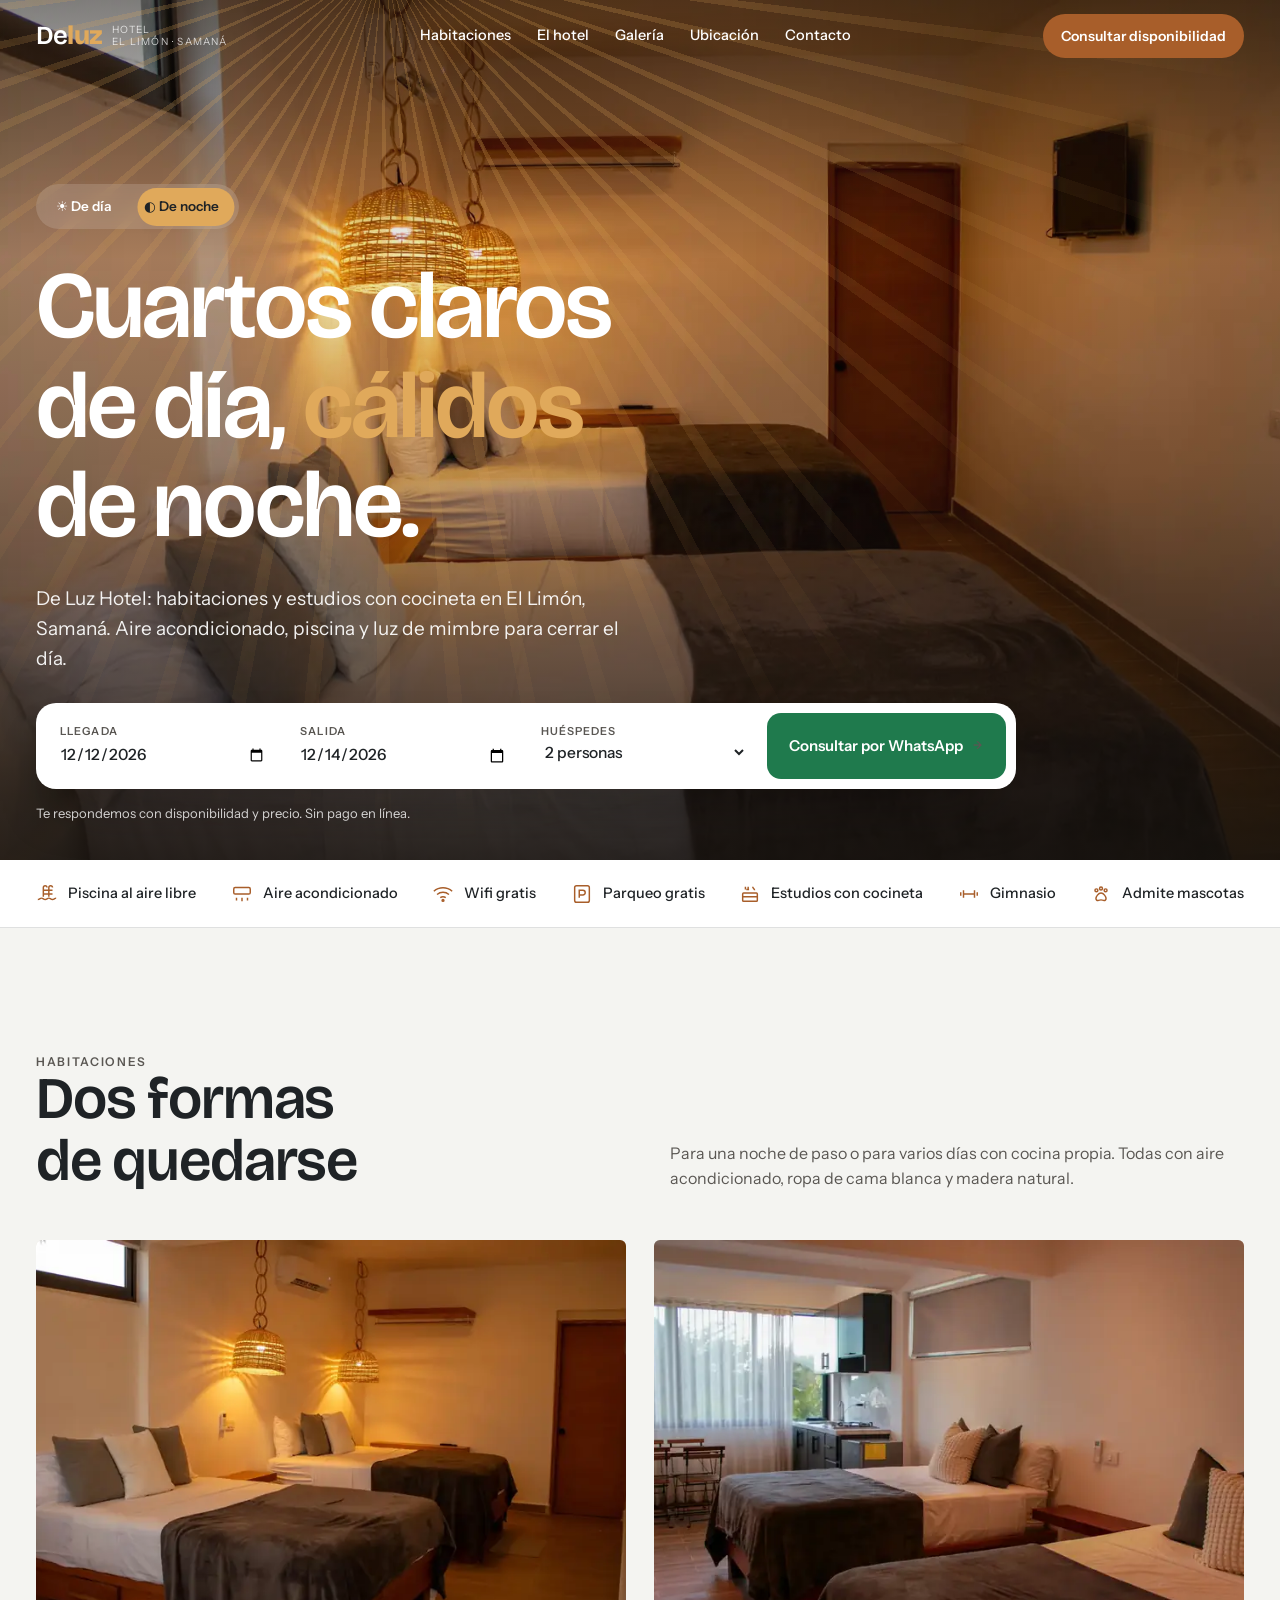
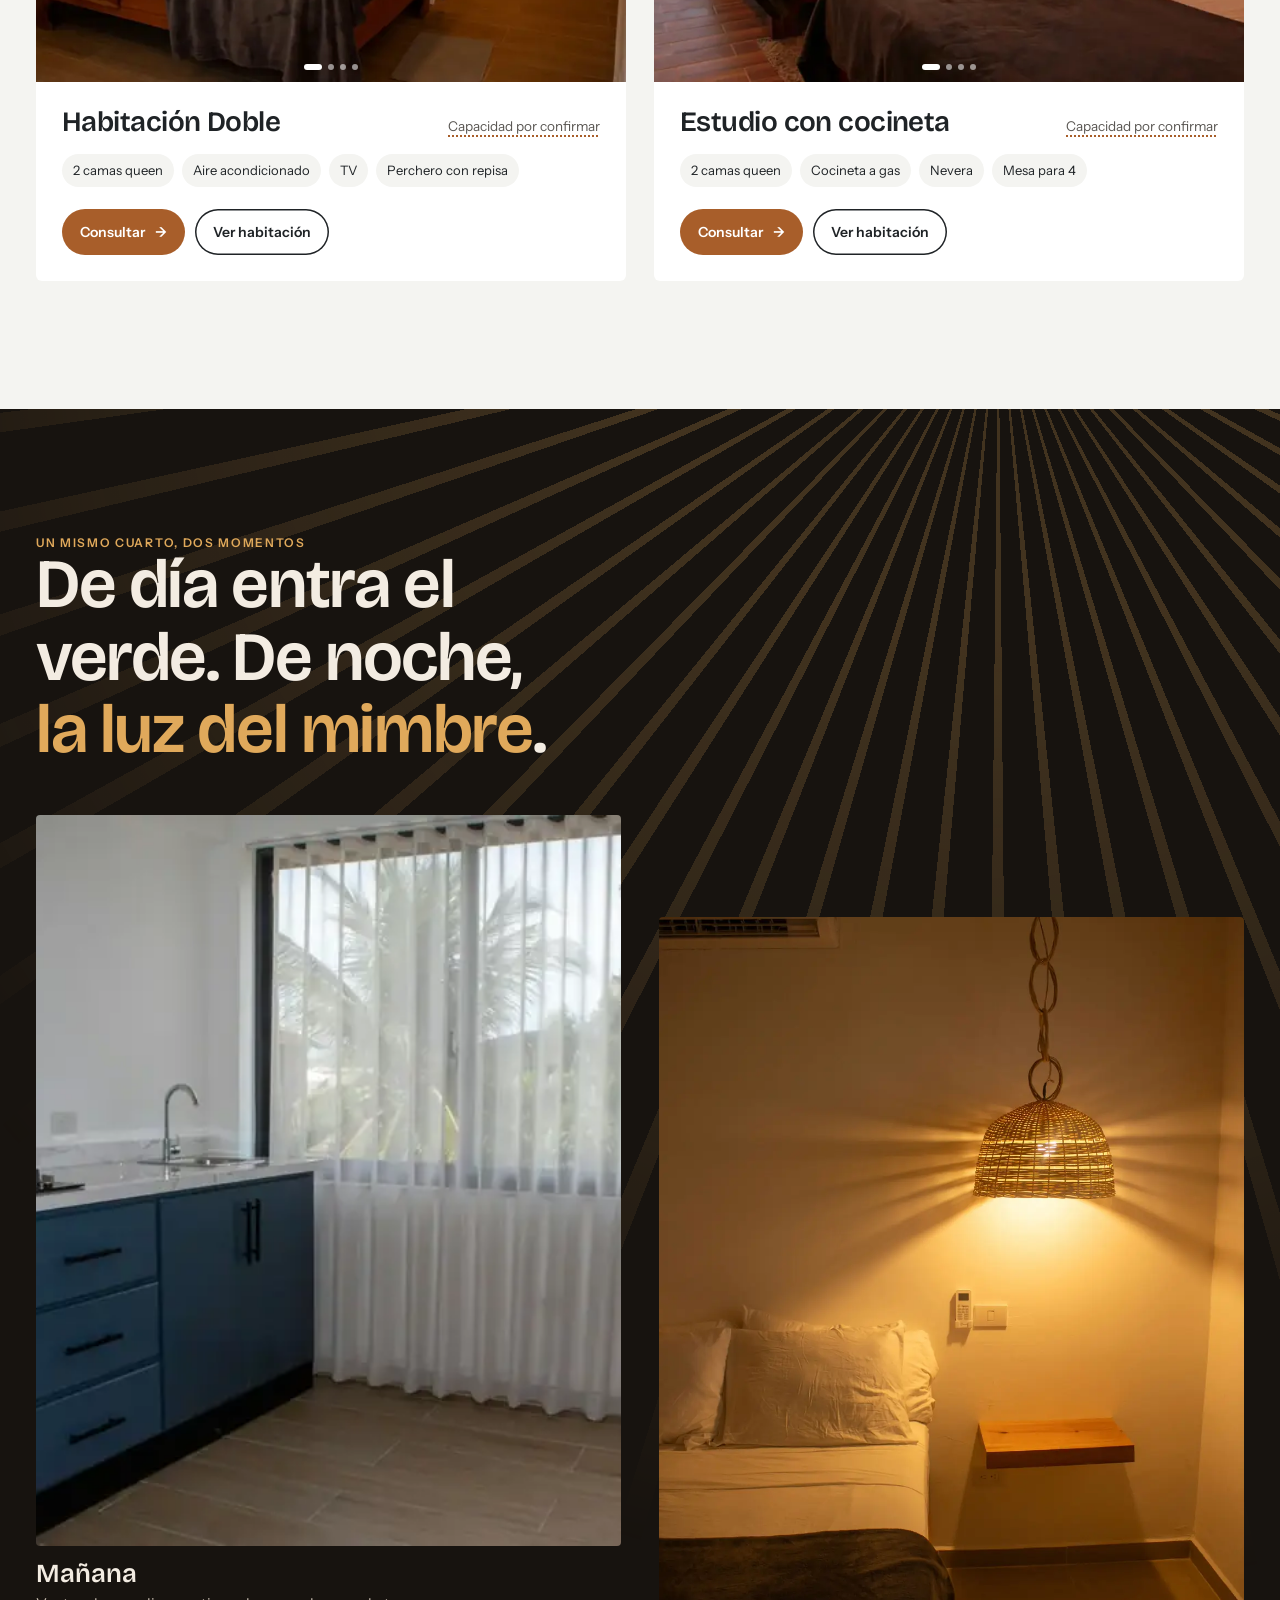
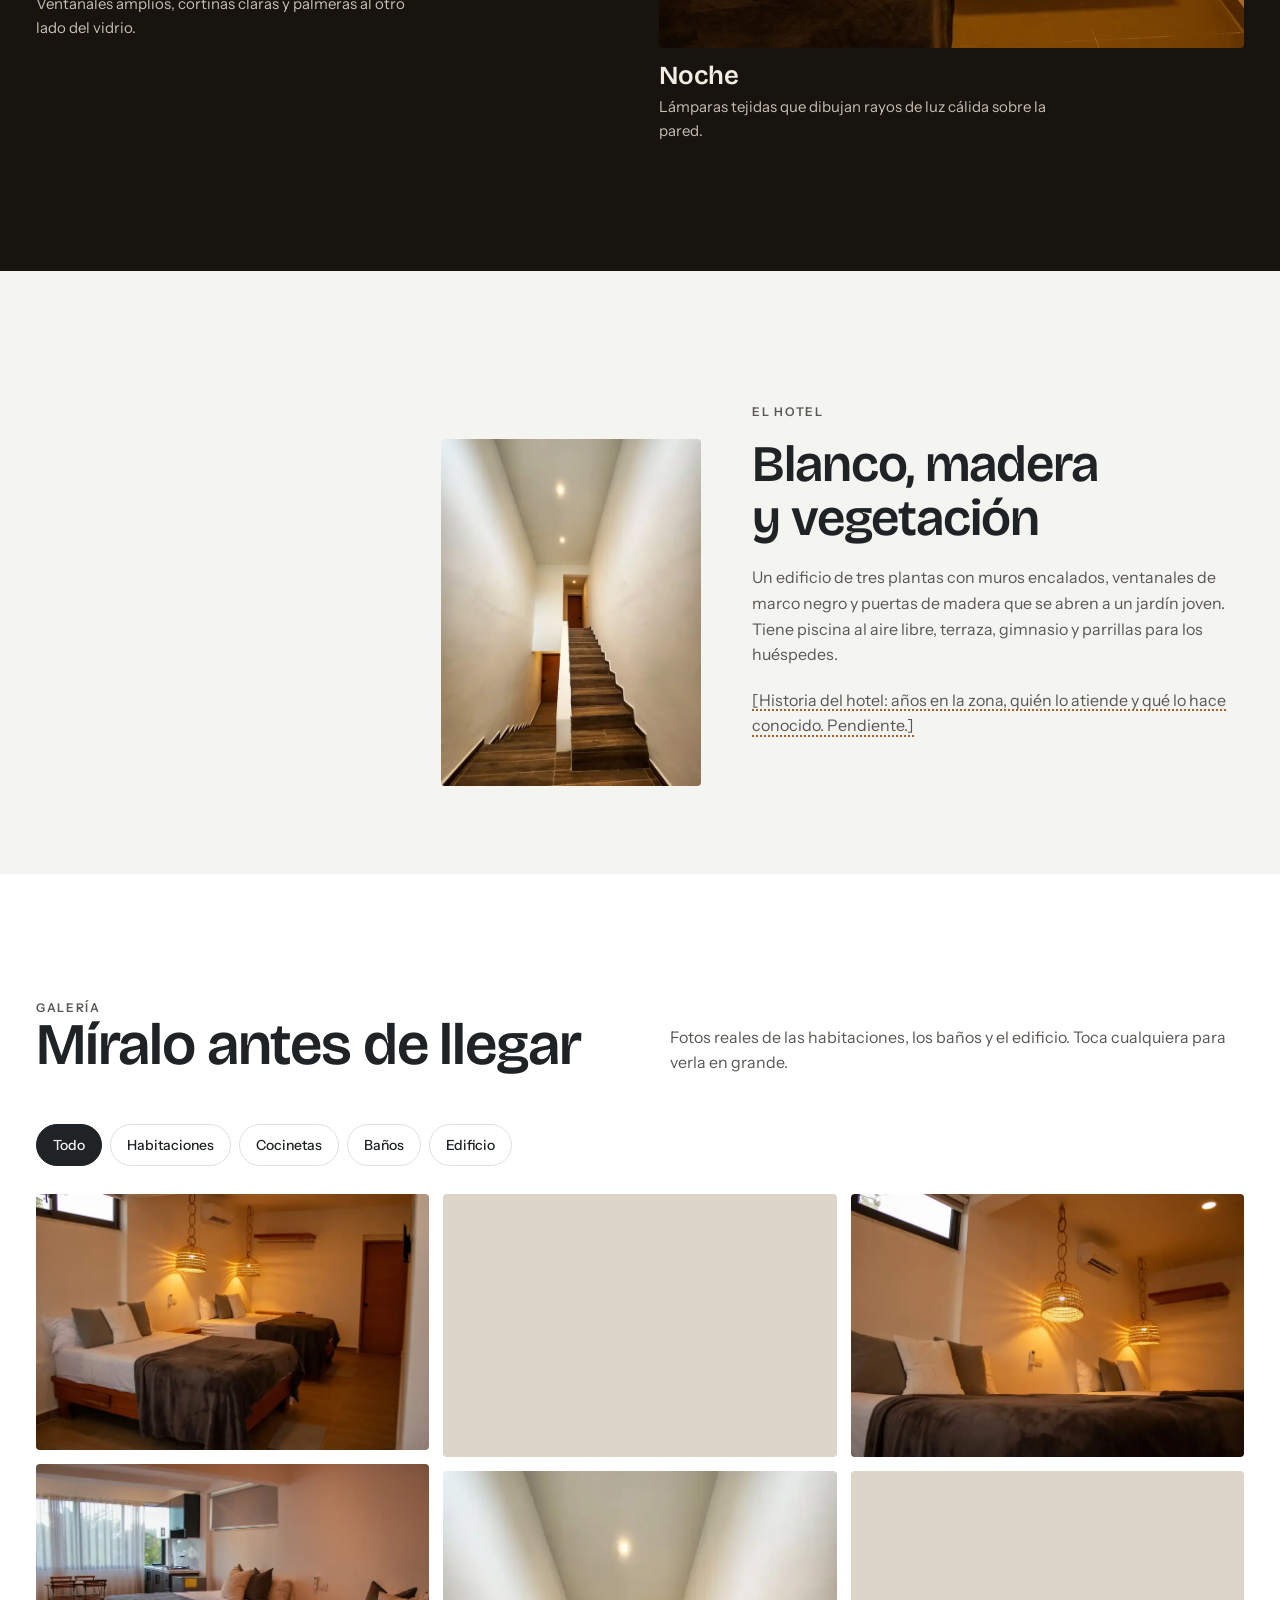
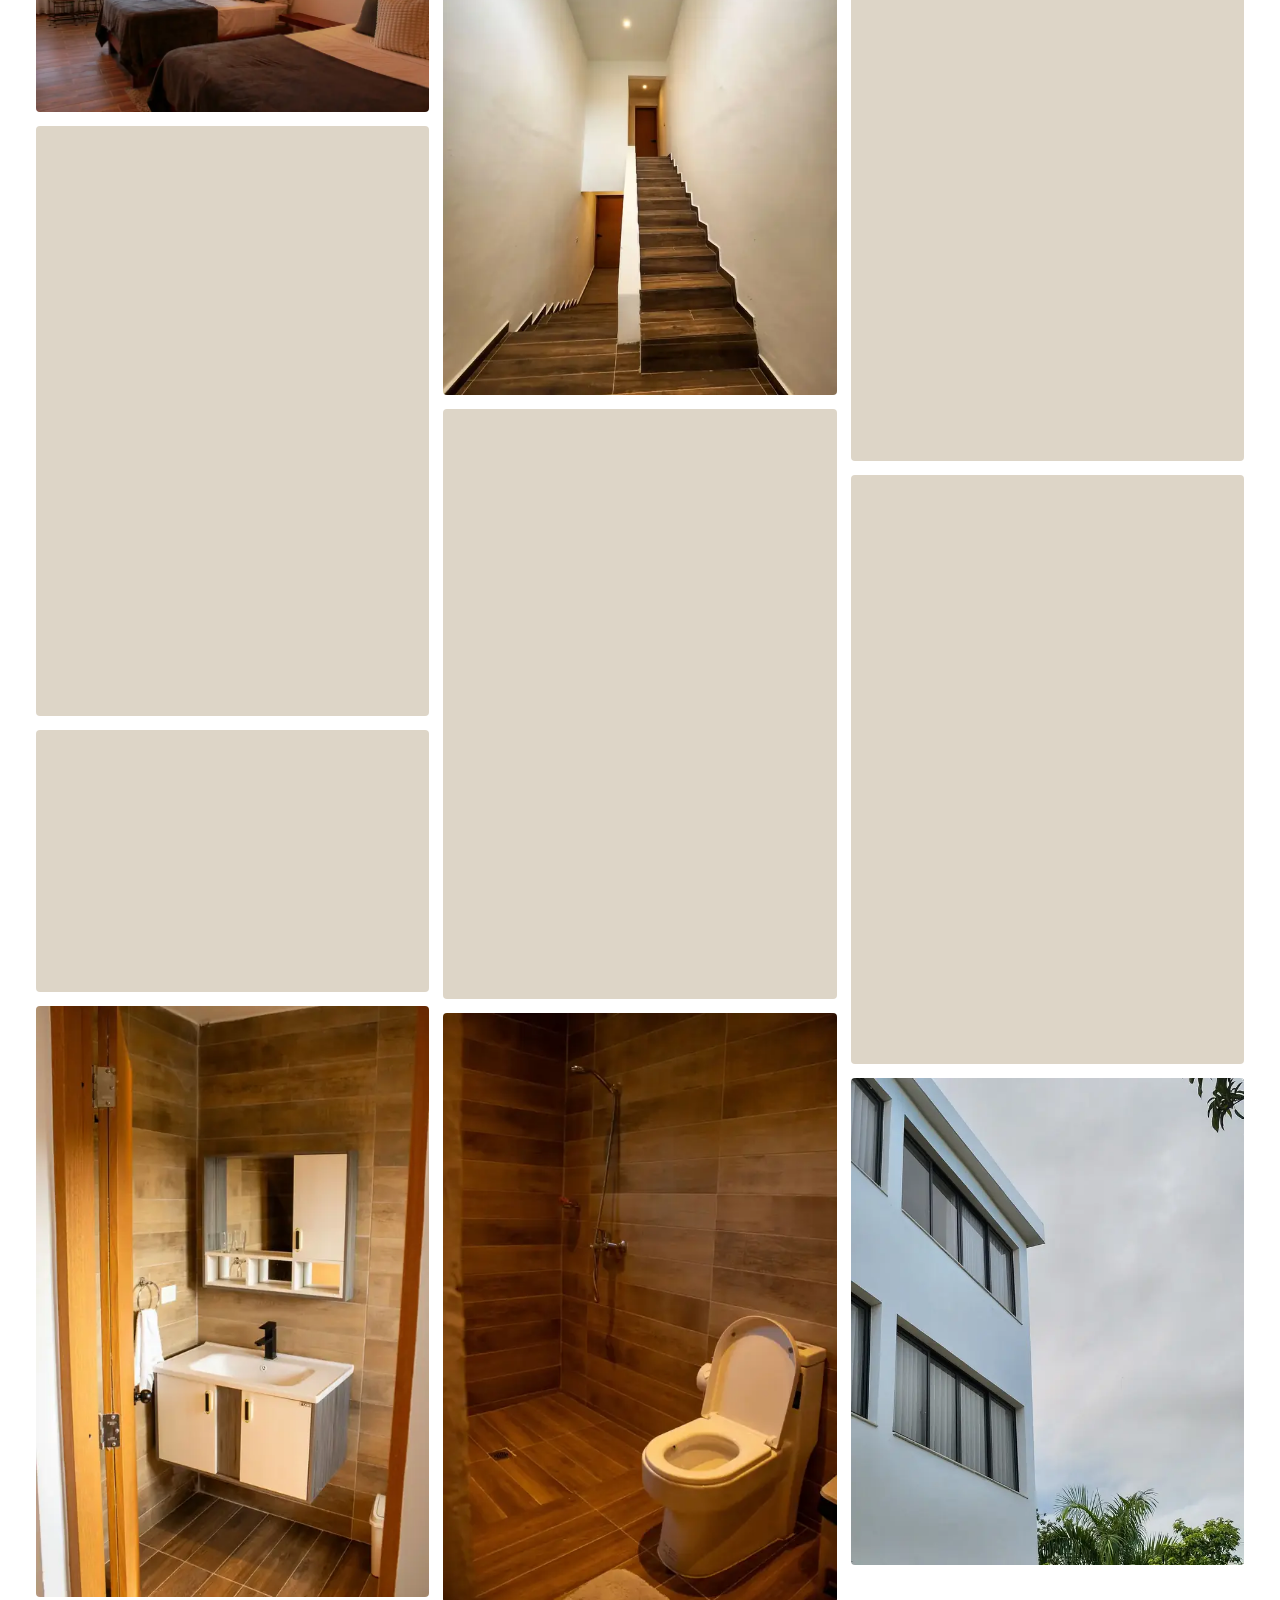
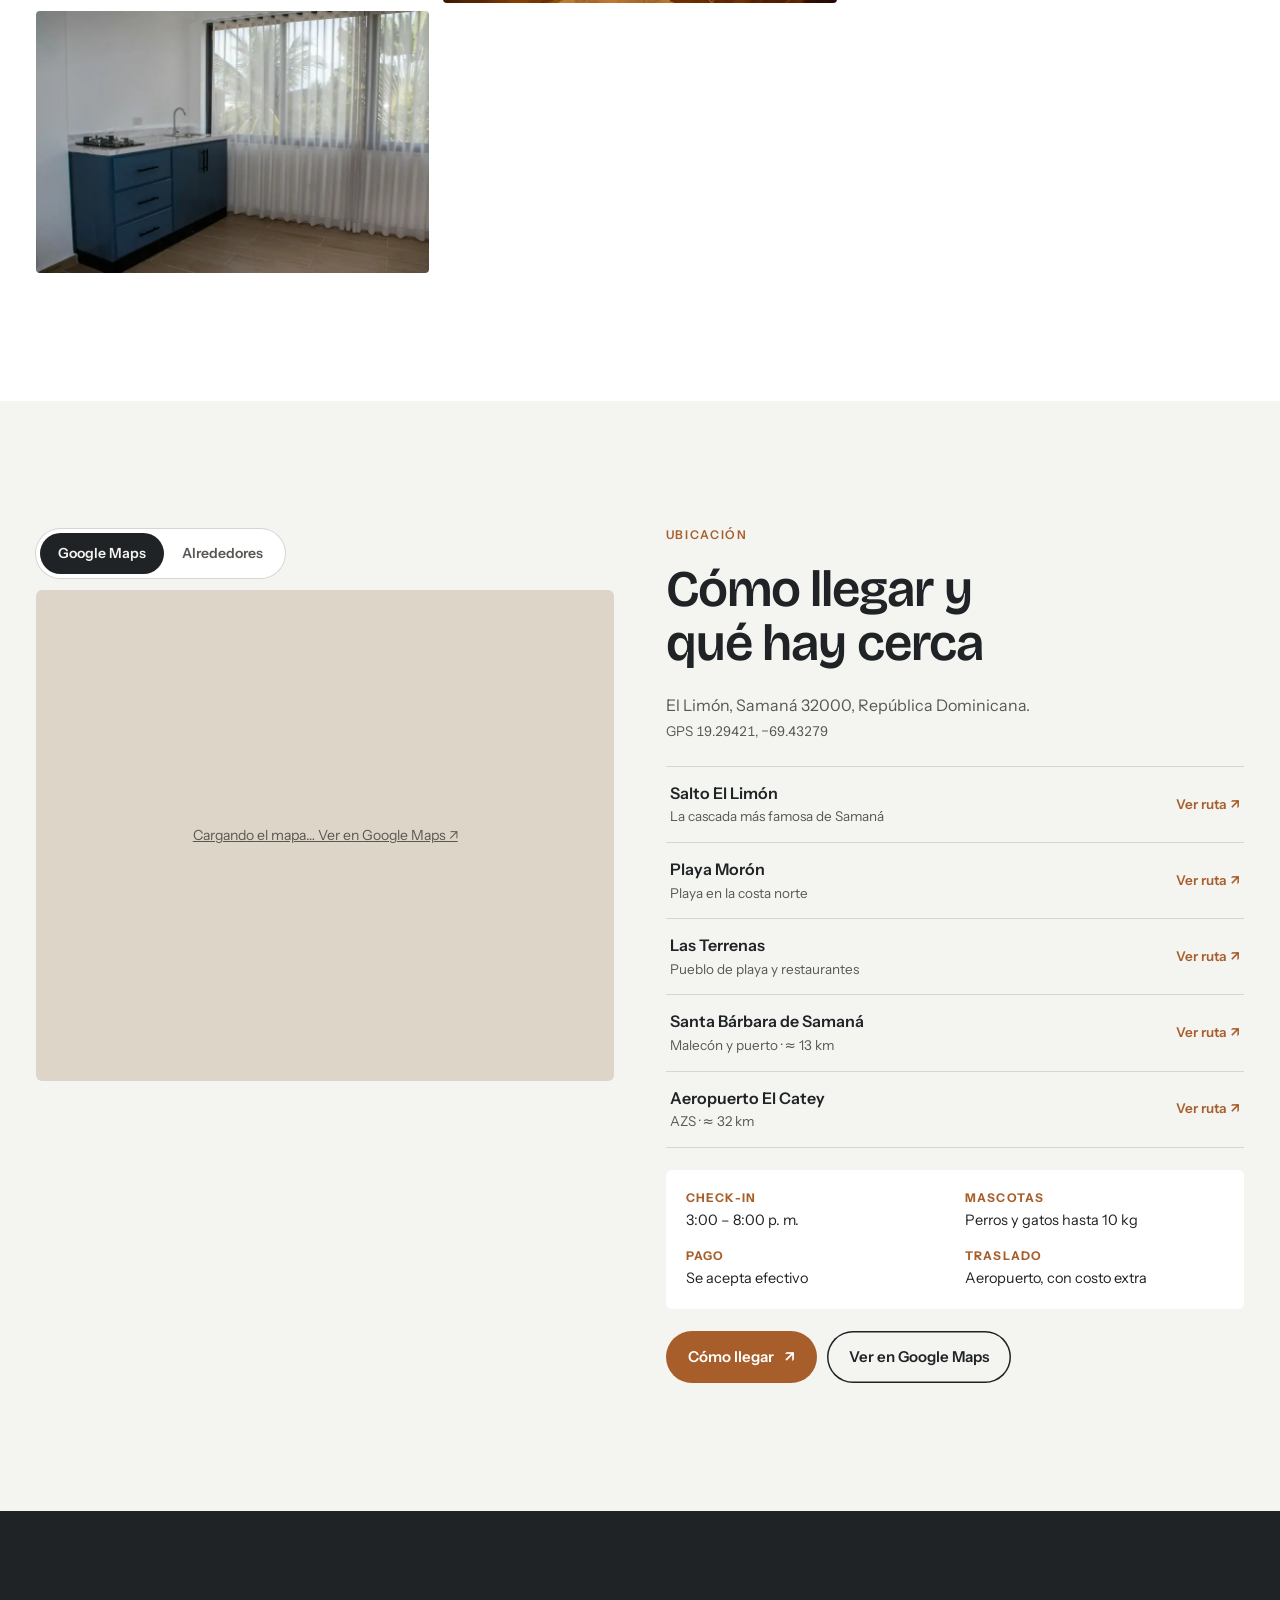
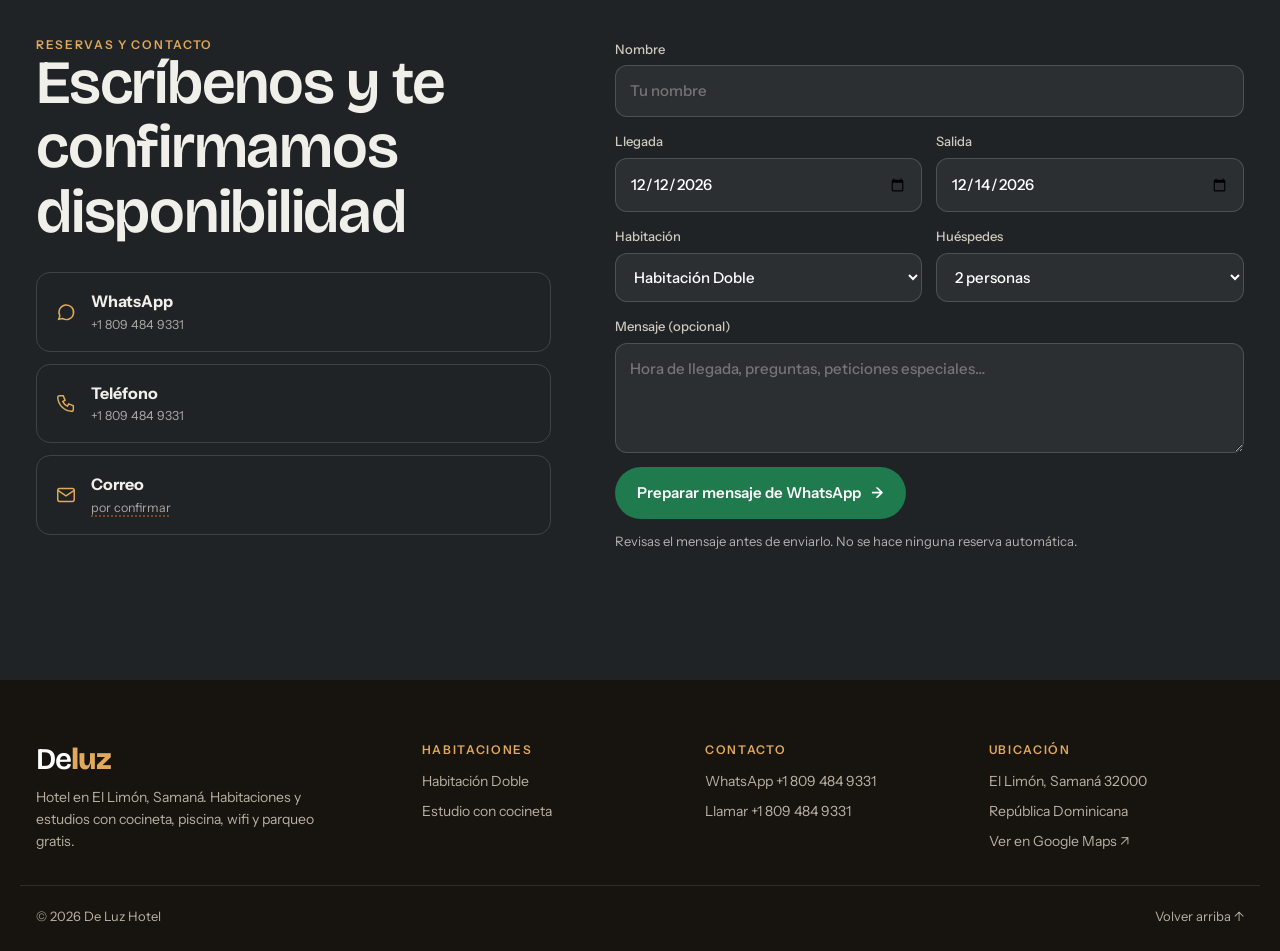
==== commit 8813d6ef: "Fase 4: versión de producción de la web de De Luz Hotel - Estilos y scripts separados en assets/ (si" ====
--- a/index.html
+++ b/index.html
@@ -3,313 +3,96 @@
 <head>
 <meta charset="utf-8">
 <meta name="viewport" content="width=device-width, initial-scale=1, viewport-fit=cover">
-<title>De Luz Hotel · El Limón, Samaná</title>
-<!-- PROTOTIPO: quitar la línea robots noindex al lanzar -->
+<title>De Luz Hotel · Hotel en El Limón, Samaná</title>
+<meta name="description" content="Hotel en El Limón, Samaná: habitaciones dobles y estudios con cocineta, piscina, wifi y parqueo gratis, cerca del Salto El Limón. Consulta disponibilidad por WhatsApp.">
+<!-- PROTOTIPO: quitar la línea robots noindex el día del lanzamiento -->
 <meta name="robots" content="noindex">
+<meta name="theme-color" content="#17130F">
+<link rel="icon" href="favicon.svg" type="image/svg+xml">
+<meta property="og:type" content="website">
+<meta property="og:locale" content="es_DO">
+<meta property="og:site_name" content="De Luz Hotel">
+<meta property="og:title" content="De Luz Hotel · Hotel en El Limón, Samaná">
+<meta property="og:description" content="Hotel en El Limón, Samaná: habitaciones dobles y estudios con cocineta, piscina, wifi y parqueo gratis, cerca del Salto El Limón. Consulta disponibilidad por WhatsApp.">
+<!-- Al tener dominio: usar URL absoluta en og:image y añadir og:url / canonical (/) -->
+<meta property="og:image" content="img/habitacion-doble-amplia.webp">
+<meta name="twitter:card" content="summary_large_image">
 <link rel="preconnect" href="https://fonts.googleapis.com">
 <link rel="preconnect" href="https://fonts.gstatic.com" crossorigin>
-<link rel="stylesheet" href="https://fonts.googleapis.com/css2?family=Bricolage+Grotesque:opsz,wght@12..96,400;12..96,600;12..96,800&family=Instrument+Sans:wght@400;500;600&display=swap">
-<style>
-/* Layout: editorial de una sola página; bandas claras (día) y oscuras (noche) alternadas, fotos a sangre. */
-:root{
-  --cal:#F4F4F1;      /* paredes encaladas */
-  --blanco:#FFFFFF;
-  --piedra:#DDD5C7;   /* franja de travertino */
-  --tinta:#1F2326;    /* marcos de ventana, cocineta negra */
-  --manta:#5A5753;    /* manta gris */
-  --teca:#A85E2A;     /* puertas de madera */
-  --mimbre:#E0A95B;   /* luz de las lámparas */
-  --noche:#17130F;    /* habitación de noche */
-  --palma:#3D6B4B;    /* vegetación */
-  --anil:#3B5B7D;     /* cocineta azul */
-  --linea:rgba(31,35,38,.14);
-  --f-display:"Bricolage Grotesque", "Avenir Next", system-ui, sans-serif;
-  --f-text:"Instrument Sans", "Helvetica Neue", system-ui, sans-serif;
-  --gut:max(16px, env(safe-area-inset-left, 0px));
-  --gutr:max(16px, env(safe-area-inset-right, 0px));
-  --ease:cubic-bezier(.2,.7,.2,1);
-  color-scheme:light;
+<link rel="stylesheet" href="https://fonts.googleapis.com/css2?family=Bricolage+Grotesque:opsz,wght@12..96,400;12..96,600;12..96,800&amp;family=Instrument+Sans:wght@400;500;600&amp;display=swap">
+<link rel="stylesheet" href="assets/css/site.css">
+<link rel="preload" as="image" href="img/800/habitacion-doble-noche.webp" media="(max-width:800px)">
+<link rel="preload" as="image" href="img/habitacion-doble-noche.webp" media="(min-width:801px)">
+<script type="application/ld+json">
+{
+ "@context": "https://schema.org",
+ "@type": "Hotel",
+ "name": "De Luz Hotel",
+ "description": "Hotel en El Limón, Samaná, con habitaciones dobles y estudios con cocineta, piscina al aire libre, wifi y parqueo gratis.",
+ "address": {
+  "@type": "PostalAddress",
+  "addressLocality": "El Limón",
+  "addressRegion": "Samaná",
+  "postalCode": "32000",
+  "addressCountry": "DO"
+ },
+ "geo": {
+  "@type": "GeoCoordinates",
+  "latitude": 19.2942143,
+  "longitude": -69.4327929
+ },
+ "hasMap": "https://www.google.com/maps/place/De+Luz+Hotel/@19.2942143,-69.4327929,17z/data=!3m1!4b1!4m6!3m5!1s0x8eaee575bb2371f7:0xa61d08177c4b8f41!8m2!3d19.2942143!4d-69.4327929",
+ "telephone": "+1-809-484-9331",
+ "image": [
+  "img/fachada-puertas.webp",
+  "img/habitacion-doble-amplia.webp",
+  "img/estudio-cocineta.webp"
+ ],
+ "checkinTime": "15:00",
+ "petsAllowed": true,
+ "paymentAccepted": "Efectivo",
+ "amenityFeature": [
+  {
+   "@type": "LocationFeatureSpecification",
+   "name": "Piscina al aire libre",
+   "value": true
+  },
+  {
+   "@type": "LocationFeatureSpecification",
+   "name": "Wifi gratis",
+   "value": true
+  },
+  {
+   "@type": "LocationFeatureSpecification",
+   "name": "Parqueo gratis",
+   "value": true
+  },
+  {
+   "@type": "LocationFeatureSpecification",
+   "name": "Gimnasio",
+   "value": true
+  },
+  {
+   "@type": "LocationFeatureSpecification",
+   "name": "Aire acondicionado",
+   "value": true
+  },
+  {
+   "@type": "LocationFeatureSpecification",
+   "name": "Admite mascotas",
+   "value": true
+  }
+ ]
 }
-*{box-sizing:border-box}
-html{scroll-behavior:smooth}
-body{margin:0;background:var(--cal);color:var(--tinta);font:16px/1.6 var(--f-text);-webkit-font-smoothing:antialiased;overflow-x:hidden}
-img{max-width:100%;display:block}
-a{color:inherit}
-button,input,select,textarea{font:inherit;color:inherit}
-:focus-visible{outline:2px solid var(--teca);outline-offset:3px;border-radius:4px}
-h1,h2,h3{font-family:var(--f-display);font-weight:600;line-height:1.05;letter-spacing:-.02em;margin:0;text-wrap:balance}
-p{margin:0}
-.wrap{max-width:1240px;margin:0 auto;padding-left:var(--gut);padding-right:var(--gutr)}
-.eyebrow{font:600 12px/1 var(--f-text);letter-spacing:.14em;text-transform:uppercase;color:var(--teca)}
-.tbd{text-decoration:underline dotted 1.5px;text-underline-offset:4px;text-decoration-color:var(--teca)}
-.tag-tbd{display:inline-block;font:600 10px/1 var(--f-text);letter-spacing:.1em;text-transform:uppercase;padding:5px 7px;border:1px dashed currentColor;border-radius:999px;opacity:.75;vertical-align:middle}
-
-/* Botones */
-.btn{display:inline-flex;align-items:center;gap:10px;border:0;cursor:pointer;text-decoration:none;font-weight:600;font-size:15px;padding:14px 22px;border-radius:999px;transition:transform .25s var(--ease),background-color .25s,color .25s,box-shadow .25s}
-.btn:active{transform:scale(.97)}
-.btn-primary{background:var(--teca);color:#fff}
-.btn-primary:hover{background:#8f4e22;box-shadow:0 8px 24px -10px rgba(168,94,42,.8)}
-.btn-ghost{background:transparent;color:inherit;box-shadow:inset 0 0 0 1.5px currentColor}
-.btn-ghost:hover{background:var(--tinta);color:var(--cal);box-shadow:inset 0 0 0 1.5px var(--tinta)}
-.btn .arr{transition:transform .25s var(--ease)}
-.btn:hover .arr{transform:translateX(4px)}
-.btn-wa{background:#1f7a4d;color:#fff}
-.btn-wa:hover{background:#17623d}
-
-/* Cabecera */
-body::before{content:"";position:fixed;inset:0 0 auto;height:env(safe-area-inset-top,0px);z-index:60;background:var(--cal)}
-.top{position:fixed;top:env(safe-area-inset-top,0px);left:0;right:0;z-index:50;transition:background-color .35s,box-shadow .35s,color .35s;color:#fff}
-.top.solid{background:rgba(244,244,241,.92);backdrop-filter:blur(10px);-webkit-backdrop-filter:blur(10px);box-shadow:0 1px 0 var(--linea);color:var(--tinta)}
-.top .wrap{display:flex;align-items:center;justify-content:space-between;gap:20px;height:72px}
-.logo{display:flex;align-items:center;gap:10px;text-decoration:none}
-.wm{font:600 26px/1 var(--f-display);letter-spacing:-.03em}.wm b{font-weight:800;color:var(--mimbre)}.top.solid .wm b{color:var(--teca)}
-.logo small{font-size:10px;letter-spacing:.12em;text-transform:uppercase;opacity:.75;line-height:1.2}
-.nav{display:flex;gap:26px;align-items:center}
-.nav a{text-decoration:none;font-size:14.5px;font-weight:500;position:relative;padding:4px 0}
-.nav a::after{content:"";position:absolute;left:0;right:100%;bottom:-2px;height:1.5px;background:var(--mimbre);transition:right .3s var(--ease)}
-.nav a:hover::after{right:0}
-.top .btn{padding:11px 18px;font-size:14px}
-.burger{display:none;background:none;border:0;width:44px;height:44px;cursor:pointer;position:relative}
-.burger span,.burger span::before,.burger span::after{content:"";position:absolute;left:11px;width:22px;height:1.5px;background:currentColor;transition:transform .3s var(--ease),top .3s}
-.burger span{top:21px}.burger span::before{left:0;top:-7px}.burger span::after{left:0;top:7px}
-.menu-open .burger span{background:transparent}
-.menu-open .burger span::before{top:0;transform:rotate(45deg)}
-.menu-open .burger span::after{top:0;transform:rotate(-45deg)}
-.drawer{position:fixed;inset:0;z-index:45;background:var(--noche);color:#fff;padding:110px var(--gutr) 40px var(--gut);display:flex;flex-direction:column;gap:6px;transform:translateY(-100%);transition:transform .5s var(--ease)}
-.menu-open .drawer{transform:none}
-.drawer a{font:600 34px/1.25 var(--f-display);text-decoration:none}
-.drawer a:hover{color:var(--mimbre)}
-
-/* Rayos de mimbre: el motivo de la marca */
-.rays{position:absolute;pointer-events:none;inset:0;background:repeating-conic-gradient(from -90deg at var(--rx,50%) var(--ry,-10%),rgba(224,169,91,.22) 0deg 1.1deg,transparent 1.1deg 5.5deg);-webkit-mask-image:radial-gradient(circle at var(--rx,50%) var(--ry,-10%),#000 0,#000 18%,transparent 70%);mask-image:radial-gradient(circle at var(--rx,50%) var(--ry,-10%),#000 0,#000 18%,transparent 70%)}
-
-/* Hero */
-.hero{position:relative;min-height:min(860px,100svh);display:flex;align-items:flex-end;color:#fff;overflow:hidden;background:var(--noche)}
-.hero-media{position:absolute;inset:0}
-.hero-media img{position:absolute;inset:0;width:100%;height:100%;object-fit:cover;transition:opacity 1.1s var(--ease),transform 8s linear}
-.hero-media img.off{opacity:0}
-.hero-media::after{content:"";position:absolute;inset:0;background:linear-gradient(180deg,rgba(23,19,15,.55) 0%,rgba(23,19,15,.05) 30%,rgba(23,19,15,.25) 55%,rgba(23,19,15,.85) 100%)}
-.hero .rays{--rx:30%;--ry:-5%;opacity:0;transition:opacity 1.1s}
-.is-night .hero .rays{opacity:1}
-.hero-inner{position:relative;width:100%;padding-block:140px 36px;display:grid;gap:28px}
-.dn{display:inline-flex;background:rgba(255,255,255,.14);backdrop-filter:blur(8px);-webkit-backdrop-filter:blur(8px);border-radius:999px;padding:4px;width:max-content;position:relative}
-.dn button{position:relative;z-index:1;background:none;border:0;padding:8px 16px;border-radius:999px;cursor:pointer;font-size:13.5px;font-weight:600;display:flex;gap:8px;align-items:center;color:#fff;transition:color .3s}
-.dn .pill{position:absolute;top:4px;bottom:4px;left:4px;width:calc(50% - 4px);background:#fff;border-radius:999px;transition:transform .45s var(--ease)}
-.is-night .dn .pill{transform:translateX(100%);background:var(--mimbre)}
-.dn button[aria-pressed="true"]{color:var(--tinta)}
-.hero h1{font-size:clamp(42px,7.4vw,104px);font-weight:600;max-width:12ch}
-.hero h1 em{font-style:normal;color:var(--mimbre);transition:color .6s}
-.is-day .hero h1 em{color:#fff;text-decoration:underline;text-decoration-color:var(--mimbre);text-decoration-thickness:4px;text-underline-offset:10px}
-.hero-sub{max-width:46ch;font-size:clamp(16px,1.6vw,19px);opacity:.92}
-
-/* Barra de consulta */
-.ask{background:var(--blanco);color:var(--tinta);border-radius:20px;padding:10px;display:grid;grid-template-columns:repeat(3,minmax(0,1fr)) auto;gap:6px;box-shadow:0 30px 60px -30px rgba(0,0,0,.6);max-width:980px}
-.ask label{display:flex;flex-direction:column;gap:2px;padding:10px 14px;border-radius:12px;transition:background-color .2s;min-width:0}
-.ask label:hover,.ask label:focus-within{background:var(--cal)}
-.ask span{font-size:11px;font-weight:600;letter-spacing:.1em;text-transform:uppercase;color:var(--manta)}
-.ask input,.ask select{border:0;background:transparent;padding:0;font-size:15.5px;font-weight:500;outline:none;min-width:0;width:100%}
-.ask .btn{align-self:stretch;justify-content:center;border-radius:14px}
-.ask-note{font-size:13px;opacity:.8;margin-top:-14px}
-
-/* Panel de mensaje de WhatsApp */
-.sheet{position:fixed;inset:auto 0 0 0;z-index:80;display:flex;justify-content:center;padding:0 var(--gutr) calc(16px + env(safe-area-inset-bottom,0px)) var(--gut);transform:translateY(110%);visibility:hidden;transition:transform .5s var(--ease),visibility 0s .5s}
-.sheet.open{transform:none;visibility:visible;transition:transform .5s var(--ease)}
-.sheet-card{background:var(--blanco);color:var(--tinta);border-radius:22px;max-width:520px;width:100%;padding:22px;box-shadow:0 30px 80px -20px rgba(0,0,0,.5);display:grid;gap:14px}
-.sheet-head{display:flex;justify-content:space-between;align-items:center;gap:12px}
-.sheet-head h3{font-size:20px}
-.x{background:var(--cal);border:0;width:36px;height:36px;border-radius:50%;cursor:pointer;font-size:18px}
-.bubble{background:#e7f5ea;border-radius:16px 16px 16px 4px;padding:14px 16px;white-space:pre-wrap;font-size:15px;line-height:1.5}
-.sheet small{color:var(--manta);font-size:13px}
-.sheet-actions{display:flex;gap:10px;flex-wrap:wrap}
-
-/* Esenciales */
-.facts{background:var(--blanco);border-bottom:1px solid var(--linea)}
-.facts ul{list-style:none;margin:0;padding:22px 0;display:flex;flex-wrap:wrap;gap:10px 34px;justify-content:space-between}
-.facts li{display:flex;align-items:center;gap:10px;font-size:14.5px;font-weight:500}
-.facts svg{width:22px;height:22px;stroke:var(--teca);fill:none;stroke-width:1.6;flex:none}
-
-/* Secciones */
-section{scroll-margin-top:80px}
-.band{padding-block:clamp(72px,10vw,128px)}
-.head{display:grid;grid-template-columns:minmax(0,1fr) minmax(0,1fr);gap:24px 60px;align-items:end;margin-bottom:48px}
-.head h2{font-size:clamp(34px,4.6vw,60px)}
-.head p{color:var(--manta);max-width:52ch}
-
-/* El hotel */
-.about{display:grid;grid-template-columns:minmax(0,1.15fr) minmax(0,.85fr);gap:clamp(24px,4vw,56px);align-items:center}
-.about-pics{display:grid;grid-template-columns:minmax(0,1.5fr) minmax(0,1fr);gap:14px;align-items:end}
-.about-pics figure{margin:0;overflow:hidden;border-radius:4px}
-.about-pics figure:first-child{aspect-ratio:3/2}
-.about-pics figure:last-child{aspect-ratio:3/4;transform:translateY(40px)}
-.about-pics img{width:100%;height:100%;object-fit:cover}
-.about-text{display:grid;gap:20px}
-.about-text h2{font-size:clamp(32px,4vw,52px)}
-.about-text p{color:var(--manta)}
-.stats{display:grid;grid-template-columns:repeat(3,minmax(0,1fr));gap:12px;border-top:1px solid var(--linea);padding-top:20px}
-.stats b{display:block;font:600 34px/1 var(--f-display)}
-.stats span{font-size:13px;color:var(--manta)}
-
-/* Habitaciones */
-.rooms{display:grid;grid-template-columns:repeat(2,minmax(0,1fr));gap:28px}
-.room{background:var(--blanco);border-radius:6px;overflow:hidden;display:flex;flex-direction:column;transition:transform .4s var(--ease),box-shadow .4s}
-.room:hover{transform:translateY(-4px);box-shadow:0 30px 50px -35px rgba(31,35,38,.45)}
-.slider{position:relative;aspect-ratio:4/3;overflow:hidden;background:var(--piedra)}
-.track{display:flex;height:100%;transition:transform .6s var(--ease)}
-.track img{flex:0 0 100%;width:100%;height:100%;object-fit:cover}
-.sl-btn{position:absolute;top:50%;translate:0 -50%;width:42px;height:42px;border-radius:50%;border:0;background:rgba(255,255,255,.9);cursor:pointer;opacity:0;transition:opacity .3s,transform .2s;font-size:18px}
-.sl-btn.prev{left:12px}.sl-btn.next{right:12px}
-.slider:hover .sl-btn,.sl-btn:focus-visible{opacity:1}
-.sl-btn:hover{transform:scale(1.08)}
-.dots{position:absolute;bottom:12px;left:0;right:0;display:flex;justify-content:center;gap:6px}
-.dots i{width:6px;height:6px;border-radius:99px;background:rgba(255,255,255,.55);transition:width .3s,background-color .3s}
-.dots i.on{width:18px;background:#fff}
-.room-body{padding:26px;display:grid;gap:16px;flex:1}
-.room-top{display:flex;justify-content:space-between;align-items:baseline;gap:12px;flex-wrap:wrap}
-.room h3{font-size:28px}
-.room .cap{font-size:13.5px;color:var(--manta)}
-.chips{display:flex;flex-wrap:wrap;gap:8px;list-style:none;margin:0;padding:0}
-.chips li{font-size:13px;padding:6px 11px;border-radius:999px;background:var(--cal)}
-.room-actions{display:flex;gap:10px;flex-wrap:wrap;margin-top:auto;padding-top:6px}
-.room-actions .btn{padding:12px 18px;font-size:14px}
-.legend{margin-top:22px;font-size:13px;color:var(--manta)}
-
-/* Día / noche */
-.dnband{background:var(--noche);color:#f3ece2;position:relative;overflow:hidden}
-.dnband .rays{--rx:78%;--ry:-8%}
-.diptych{position:relative;display:grid;grid-template-columns:minmax(0,1fr) minmax(0,1fr);gap:clamp(16px,3vw,40px);align-items:start}
-.diptych figure{margin:0;display:grid;gap:14px}
-.diptych figure:last-child{margin-top:clamp(40px,8vw,120px)}
-.diptych .ph{overflow:hidden;border-radius:4px;aspect-ratio:4/5}
-.diptych img{width:100%;height:100%;object-fit:cover;transition:transform 1.2s var(--ease)}
-.diptych figure:hover img{transform:scale(1.04)}
-.diptych figcaption{display:grid;gap:4px}
-.diptych figcaption b{font:600 26px/1.1 var(--f-display)}
-.diptych figcaption span{color:#c9bfb1;font-size:15px;max-width:40ch}
-.dn-title{position:relative;font-size:clamp(36px,5.4vw,72px);max-width:16ch;margin-bottom:48px}
-.dn-title em{font-style:normal;color:var(--mimbre)}
-
-/* Galería */
-.filters{display:flex;gap:8px;flex-wrap:wrap;margin-bottom:28px}
-.filters button{border:1.5px solid var(--linea);background:transparent;padding:9px 16px;border-radius:999px;cursor:pointer;font-size:14px;font-weight:500;transition:all .25s}
-.filters button:hover{border-color:var(--tinta)}
-.filters button[aria-pressed="true"]{background:var(--tinta);color:var(--cal);border-color:var(--tinta)}
-.grid{columns:3 280px;column-gap:14px}
-.grid button{display:block;width:100%;padding:0;border:0;margin:0 0 14px;cursor:zoom-in;break-inside:avoid;border-radius:4px;overflow:hidden;position:relative;background:var(--piedra)}
-.grid img{width:100%;height:auto;transition:transform .7s var(--ease),filter .4s}
-.grid button:hover img{transform:scale(1.035)}
-.grid button span{position:absolute;left:10px;bottom:10px;background:rgba(23,19,15,.7);color:#fff;font-size:12px;padding:5px 9px;border-radius:99px;opacity:0;transform:translateY(6px);transition:all .3s var(--ease)}
-.grid button:hover span,.grid button:focus-visible span{opacity:1;transform:none}
-.grid button.hide{display:none}
-
-.lb{position:fixed;inset:0;z-index:90;background:rgba(15,12,10,.94);display:grid;place-items:center;padding:60px var(--gutr) 60px var(--gut);opacity:0;pointer-events:none;transition:opacity .35s}
-.lb.open{opacity:1;pointer-events:auto}
-.lb img{max-height:80vh;width:auto;border-radius:4px;box-shadow:0 30px 80px rgba(0,0,0,.5)}
-.lb p{color:#ddd;text-align:center;margin-top:14px;font-size:14px}
-.lb .x{position:absolute;top:calc(16px + env(safe-area-inset-top,0px));right:var(--gutr);background:#fff}
-.lb .nav-lb{position:absolute;top:50%;translate:0 -50%;background:rgba(255,255,255,.12);color:#fff;border:0;width:48px;height:48px;border-radius:50%;cursor:pointer;font-size:20px}
-.lb .nav-lb:hover{background:rgba(255,255,255,.25)}
-.lb .l{left:var(--gut)}.lb .r{right:var(--gutr)}
-
-/* Ubicación */
-.loc{display:grid;grid-template-columns:minmax(0,1fr) minmax(0,1fr);gap:clamp(24px,4vw,56px);align-items:stretch}
-.loc{align-items:start}
-.map{position:sticky;top:96px;border-radius:6px;background:var(--noche);overflow:hidden;display:grid;align-content:center;padding:10px 10px 16px;min-width:0}
-@media (max-width:960px){.map{position:relative;top:auto}}
-.map::before{content:"";position:absolute;inset:0;background:repeating-conic-gradient(from -90deg at 56% 49%,rgba(224,169,91,.10) 0deg 1deg,transparent 1deg 6deg);-webkit-mask-image:radial-gradient(circle at 56% 49%,#000 0,transparent 60%);mask-image:radial-gradient(circle at 56% 49%,#000 0,transparent 60%)}
-.map svg{position:relative;width:100%;height:auto;display:block}
-.map .sea{font:600 10.5px var(--f-text);letter-spacing:.22em;fill:#6f8aa3}
-.map .ray{stroke:#E0A95B;stroke-width:1.4;stroke-dasharray:4 6;fill:none;opacity:.45;transition:opacity .3s,stroke-width .3s}
-.map .ray.on{opacity:1;stroke-width:2.4;stroke-dasharray:none}
-.map .node{cursor:pointer;outline:none}
-.map .hit{fill:transparent}
-.map .dot{fill:#F4F4F1;stroke:#E0A95B;stroke-width:2;transition:r .25s,fill .25s}
-.map .node text{font:500 13.5px var(--f-text);fill:#e9e2d6;transition:fill .25s}
-.map .node:hover .dot,.map .node:focus-visible .dot,.map .node.on .dot{r:9;fill:#E0A95B}
-.map .node:hover text,.map .node:focus-visible text,.map .node.on text{fill:#E0A95B}
-.map .hdot{fill:#E0A95B}
-.map .htxt{font:600 17px var(--f-display);fill:#fff}
-.map .pulse{fill:none;stroke:#E0A95B;stroke-width:2;transform-origin:336px 214px;transform-box:view-box;animation:pulse 2.4s infinite}
-@keyframes pulse{from{transform:scale(.8);opacity:.9}to{transform:scale(3);opacity:0}}
-.map-cap{position:relative;color:#a59c8f;font-size:12.5px;text-align:center;margin-top:4px}
-.map-btns{display:flex;gap:10px;flex-wrap:wrap}
-.places{list-style:none;margin:0;padding:0;display:grid;border-top:1px solid var(--linea)}
-.places li{border-bottom:1px solid var(--linea)}
-.places a{display:grid;grid-template-columns:minmax(0,1fr) auto;gap:0 16px;padding:14px 4px;text-decoration:none;border-radius:6px;transition:background-color .25s,padding .25s}
-.places a:hover,.places a.on{background:var(--blanco);padding-left:12px;padding-right:12px}
-.places b{font-weight:600}
-.places small{grid-column:1;color:var(--manta);font-size:13.5px}
-.places span{grid-column:2;grid-row:1/3;align-self:center;color:var(--teca);font-weight:600;font-size:13.5px;white-space:nowrap}
-.info{display:grid;grid-template-columns:repeat(2,minmax(0,1fr));gap:14px 20px;background:var(--blanco);border-radius:6px;padding:18px 20px}
-.info div{display:grid;gap:2px;min-width:0}.info b{font-size:12px;letter-spacing:.1em;text-transform:uppercase;color:var(--teca)}.info span{font-size:14.5px}
-.loc-text{display:grid;gap:22px;align-content:start}
-
-/* Contacto */
-.contact{background:var(--tinta);color:#f1efe9}
-.contact .eyebrow{color:var(--mimbre)}
-.cgrid{display:grid;grid-template-columns:minmax(0,.9fr) minmax(0,1.1fr);gap:clamp(28px,5vw,72px)}
-.cgrid h2{font-size:clamp(36px,4.8vw,64px)}
-.channels{display:grid;gap:12px;margin-top:28px}
-.channel{display:flex;gap:14px;align-items:center;padding:16px 18px;border:1px solid rgba(255,255,255,.14);border-radius:14px}
-.channel svg{width:22px;height:22px;stroke:var(--mimbre);fill:none;stroke-width:1.6;flex:none}
-.channel div{display:grid;min-width:0}
-.channel small{opacity:.65;font-size:12.5px}
-form.cf{display:grid;grid-template-columns:repeat(2,minmax(0,1fr));gap:14px}
-.cf .full{grid-column:1/-1}
-.cf label{display:grid;gap:6px;font-size:13px;font-weight:500;color:#cfcac0;min-width:0}
-.cf input,.cf select,.cf textarea{background:rgba(255,255,255,.06);border:1px solid rgba(255,255,255,.16);border-radius:12px;padding:13px 14px;color:#fff;font-size:15px;outline:none;transition:border-color .2s,background-color .2s;width:100%;min-width:0}
-.cf select option{color:var(--tinta)}
-.cf input:focus,.cf select:focus,.cf textarea:focus{border-color:var(--mimbre);background:rgba(255,255,255,.1)}
-.cf textarea{min-height:110px;resize:vertical}
-.cf .row{display:flex;gap:12px;align-items:center;flex-wrap:wrap}
-.cf-note{font-size:13px;opacity:.7}
-
-footer{background:var(--noche);color:#b9b0a4;font-size:14px}
-footer .wrap{display:flex;justify-content:space-between;gap:20px;flex-wrap:wrap;padding-block:36px calc(36px + env(safe-area-inset-bottom,0px))}
-
-/* Barra móvil fija */
-.mbar{display:none}
-
-/* Aparición progresiva (estado de reposo visible) */
-.rv{transition:transform .9s var(--ease),opacity .9s var(--ease)}
-.js .rv:not(.in){transform:translateY(22px)}
-
-@media (max-width:960px){
-  .nav,.top .btn{display:none}
-  .burger{display:block}
-  .ask{grid-template-columns:repeat(2,minmax(0,1fr))}
-  .ask .btn{grid-column:1/-1;padding:16px}
-  .head,.about,.loc,.cgrid{grid-template-columns:minmax(0,1fr)}
-  .rooms{grid-template-columns:minmax(0,1fr)}
-  .about-pics figure:last-child{transform:none}
-}
-@media (max-width:600px){
-  .facts ul{justify-content:flex-start;gap:12px 20px}
-  .facts li{width:calc(50% - 10px);font-size:13.5px}
-  .ask{grid-template-columns:minmax(0,1fr)}
-  .ask label{padding:8px 12px}
-  .diptych{grid-template-columns:minmax(0,1fr)}
-  .diptych figure:last-child{margin-top:0}
-  form.cf{grid-template-columns:minmax(0,1fr)}
-  .stats b{font-size:26px}
-  .hero-inner{padding-block:120px 24px}
-  .mbar{display:grid;grid-template-columns:1fr 1.4fr;gap:8px;position:fixed;left:0;right:0;bottom:0;z-index:40;padding:10px var(--gutr) calc(10px + env(safe-area-inset-bottom,0px)) var(--gut);background:rgba(244,244,241,.95);backdrop-filter:blur(10px);-webkit-backdrop-filter:blur(10px);box-shadow:0 -1px 0 var(--linea);transform:translateY(100%);transition:transform .4s var(--ease)}
-  .mbar.show{transform:none}
-  .mbar .btn{justify-content:center;padding:13px 10px;font-size:14.5px}
-  footer .wrap{padding-bottom:calc(96px + env(safe-area-inset-bottom,0px))}
-}
-@media (prefers-reduced-motion:reduce){
-  *,*::before,*::after{transition-duration:.01ms!important;animation:none!important;scroll-behavior:auto!important}
-  .js .rv:not(.in){transform:none;opacity:1}
-}
-</style>
+</script>
 </head>
 <body class="is-night">
-
+<a class="skip" href="#main">Saltar al contenido</a>
 <header class="top" id="top">
   <div class="wrap">
-    <a class="logo" href="#inicio" aria-label="Inicio">
+    <a class="logo" href="#inicio" aria-label="De Luz Hotel, inicio">
       <span class="wm">De<b>luz</b></span>
-      <small>Hotel<br>logo provisional</small>
+      <small>Hotel<br>El Limón · Samaná</small>
     </a>
     <nav class="nav" aria-label="Principal">
       <a href="#habitaciones">Habitaciones</a>
@@ -319,7 +102,7 @@
       <a href="#contacto">Contacto</a>
     </nav>
     <a class="btn btn-primary" href="#consulta">Consultar disponibilidad</a>
-    <button class="burger" id="burger" aria-label="Abrir menú" aria-expanded="false"><span></span></button>
+    <button class="burger" id="burger" type="button" aria-label="Abrir menú" aria-expanded="false" aria-controls="drawer"><span></span></button>
   </div>
 </header>
 <nav class="drawer" id="drawer" aria-label="Menú móvil">
@@ -330,12 +113,11 @@
   <a href="#contacto">Contacto</a>
 </nav>
 
-<main>
-<!-- HERO -->
+<main id="main">
 <section class="hero" id="inicio">
   <div class="hero-media">
-    <img id="heroNight" src="img/habitacion-doble-noche.webp" alt="Habitación con dos camas dobles iluminada por lámparas de mimbre">
-    <img id="heroDay" class="off" src="img/fachada-puertas.webp" alt="Fachada blanca del hotel con puertas de madera y árboles jóvenes">
+    <img src="img/habitacion-doble-noche.webp" srcset="img/800/habitacion-doble-noche.webp 800w, img/habitacion-doble-noche.webp 1600w" sizes="100vw" width="1600" height="1067" alt="Habitación con dos camas queen iluminada por lámparas de mimbre" fetchpriority="high" id="heroNight">
+    <img src="img/fachada-puertas.webp" srcset="img/800/fachada-puertas.webp 800w, img/fachada-puertas.webp 1600w" sizes="100vw" width="1600" height="1067" alt="Fachada blanca de De Luz Hotel con puertas de madera y árboles jóvenes" loading="lazy" decoding="async" class="off" id="heroDay">
   </div>
   <div class="rays" aria-hidden="true"></div>
   <div class="wrap hero-inner" id="consulta">
@@ -345,38 +127,31 @@
       <button type="button" data-mode="night" aria-pressed="true">◐ De noche</button>
     </div>
     <h1 id="heroTitle">Cuartos claros de día, <em>cálidos</em> de noche.</h1>
-    <p class="hero-sub" id="heroSub">Deluz Hotel: habitaciones y estudios con cocineta en El Limón, Samaná. Aire acondicionado, camas dobles y luz de mimbre para cerrar el día.</p>
-    <form class="ask" id="askForm" aria-label="Consultar disponibilidad">
-      <label><span>Llegada</span><input type="date" id="askIn" required></label>
-      <label><span>Salida</span><input type="date" id="askOut" required></label>
-      <label><span>Huéspedes</span>
-        <select id="askGuests"><option>1 persona</option><option selected>2 personas</option><option>3 personas</option><option>4 personas</option></select>
-      </label>
-      <button class="btn btn-wa" type="submit">Consultar por WhatsApp <span class="arr">→</span></button>
+    <p class="hero-sub">De Luz Hotel: habitaciones y estudios con cocineta en El Limón, Samaná. Aire acondicionado, piscina y luz de mimbre para cerrar el día.</p>
+    <form class="ask" data-ask aria-label="Consultar disponibilidad">
+      <label><span>Llegada</span><input type="date" name="llegada" data-date="in" required></label>
+      <label><span>Salida</span><input type="date" name="salida" data-date="out" required></label>
+      <label><span>Huéspedes</span><select name="huespedes"><option>1 persona</option><option selected>2 personas</option><option>3 personas</option><option>4 personas</option></select></label>
+      <button class="btn btn-wa" type="submit">Consultar por WhatsApp <span class="arr" aria-hidden="true">→</span></button>
     </form>
     <p class="ask-note">Te respondemos con disponibilidad y precio. Sin pago en línea.</p>
   </div>
 </section>
 
-<!-- ESENCIALES -->
 <div class="facts">
   <div class="wrap">
     <ul>
-      <li><svg viewBox="0 0 24 24"><rect x="3" y="5" width="18" height="7" rx="1.5"/><path d="M6 16v3M12 16v4M18 16v3"/></svg>Aire acondicionado</li>
-      <li><svg viewBox="0 0 24 24"><path d="M3 18v-6a2 2 0 0 1 2-2h14a2 2 0 0 1 2 2v6M3 15h18M6 10V7a1 1 0 0 1 1-1h4a1 1 0 0 1 1 1v3M12 10V7a1 1 0 0 1 1-1h4a1 1 0 0 1 1 1v3"/></svg>Dos camas dobles</li>
-      <li><svg viewBox="0 0 24 24"><rect x="4" y="11" width="16" height="9" rx="1"/><path d="M4 15h16M8 7h3M7 4v3M10 4v3M15 4c0 2 2 2 2 4"/></svg>Estudios con cocineta</li>
-      <li><svg viewBox="0 0 24 24"><rect x="3" y="5" width="18" height="12" rx="1.5"/><path d="M9 21h6M12 17v4"/></svg>TV</li>
-      <li><svg viewBox="0 0 24 24"><path d="M4 12h16v3a5 5 0 0 1-5 5H9a5 5 0 0 1-5-5zM6 12V5a2 2 0 0 1 4 0"/></svg>Baño con ducha</li>
-      <li><svg viewBox="0 0 24 24"><path d="M2 18c2 0 2-1.5 4-1.5s2 1.5 4 1.5 2-1.5 4-1.5 2 1.5 4 1.5 2-1.5 4-1.5M8 15V5a2 2 0 0 1 4 0M14 15V5a2 2 0 0 1 4 0M8 8h10M8 12h10"/></svg>Piscina al aire libre</li>
-      <li><svg viewBox="0 0 24 24"><path d="M2 9a15 15 0 0 1 20 0M5.5 12.5a10 10 0 0 1 13 0M9 16a5 5 0 0 1 6 0"/><circle cx="12" cy="19" r="1"/></svg>Wifi gratis</li>
-      <li><svg viewBox="0 0 24 24"><rect x="4" y="3" width="16" height="18" rx="2"/><path d="M9 16V8h4a2.5 2.5 0 0 1 0 5H9"/></svg>Parqueo gratis</li>
-      <li><svg viewBox="0 0 24 24"><path d="M6 8v8M18 8v8M3 10v4M21 10v4M6 12h12"/></svg>Gimnasio</li>
-      <li><svg viewBox="0 0 24 24"><circle cx="7" cy="8" r="1.6"/><circle cx="12" cy="6" r="1.6"/><circle cx="17" cy="8" r="1.6"/><path d="M12 11c-3 0-5.5 4-5.5 6a2 2 0 0 0 2.5 2c1.3-.4 2-.6 3-.6s1.7.2 3 .6a2 2 0 0 0 2.5-2c0-2-2.5-6-5.5-6z"/></svg>Admite mascotas</li>
+      <li><svg viewBox="0 0 24 24" aria-hidden="true"><path d="M2 18c2 0 2-1.5 4-1.5s2 1.5 4 1.5 2-1.5 4-1.5 2 1.5 4 1.5 2-1.5 4-1.5M8 15V5a2 2 0 0 1 4 0M14 15V5a2 2 0 0 1 4 0M8 8h10M8 12h10"/></svg>Piscina al aire libre</li>
+      <li><svg viewBox="0 0 24 24" aria-hidden="true"><rect x="3" y="5" width="18" height="7" rx="1.5"/><path d="M6 16v3M12 16v4M18 16v3"/></svg>Aire acondicionado</li>
+      <li><svg viewBox="0 0 24 24" aria-hidden="true"><path d="M2 9a15 15 0 0 1 20 0M5.5 12.5a10 10 0 0 1 13 0M9 16a5 5 0 0 1 6 0"/><circle cx="12" cy="19" r="1"/></svg>Wifi gratis</li>
+      <li><svg viewBox="0 0 24 24" aria-hidden="true"><rect x="4" y="3" width="16" height="18" rx="2"/><path d="M9 16V8h4a2.5 2.5 0 0 1 0 5H9"/></svg>Parqueo gratis</li>
+      <li><svg viewBox="0 0 24 24" aria-hidden="true"><rect x="4" y="11" width="16" height="9" rx="1"/><path d="M4 15h16M8 7h3M7 4v3M10 4v3M15 4c0 2 2 2 2 4"/></svg>Estudios con cocineta</li>
+      <li><svg viewBox="0 0 24 24" aria-hidden="true"><path d="M6 8v8M18 8v8M3 10v4M21 10v4M6 12h12"/></svg>Gimnasio</li>
+      <li><svg viewBox="0 0 24 24" aria-hidden="true"><circle cx="7" cy="8" r="1.6"/><circle cx="12" cy="6" r="1.6"/><circle cx="17" cy="8" r="1.6"/><path d="M12 11c-3 0-5.5 4-5.5 6a2 2 0 0 0 2.5 2c1.3-.4 2-.6 3-.6s1.7.2 3 .6a2 2 0 0 0 2.5-2c0-2-2.5-6-5.5-6z"/></svg>Admite mascotas</li>
     </ul>
   </div>
 </div>
 
-<!-- HABITACIONES -->
 <section class="band" id="habitaciones">
   <div class="wrap">
     <div class="head rv">
@@ -387,50 +162,49 @@
       <article class="room rv">
         <div class="slider" data-slider>
           <div class="track">
-            <img src="img/habitacion-doble-amplia.webp" alt="Habitación doble con dos camas y lámparas de mimbre" loading="lazy">
-            <img src="img/lamparas-contrapicado.webp" alt="Lámparas de mimbre y aire acondicionado" loading="lazy">
-            <img src="img/bano-lavabo.webp" alt="Baño con lavabo flotante y paredes de porcelanato imitación madera" loading="lazy">
+            <img src="img/habitacion-doble-amplia.webp" srcset="img/800/habitacion-doble-amplia.webp 800w, img/habitacion-doble-amplia.webp 1600w" sizes="(max-width:960px) 100vw, 50vw" width="1600" height="1040" alt="Habitación doble con dos camas queen y lámparas de mimbre" loading="lazy" decoding="async">
+            <img src="img/habitacion-doble-noche.webp" srcset="img/800/habitacion-doble-noche.webp 800w, img/habitacion-doble-noche.webp 1600w" sizes="(max-width:960px) 100vw, 50vw" width="1600" height="1067" alt="Habitación doble iluminada de noche, con TV y puerta de madera" loading="lazy" decoding="async">
+            <img src="img/lamparas-contrapicado.webp" srcset="img/800/lamparas-contrapicado.webp 800w, img/lamparas-contrapicado.webp 1600w" sizes="(max-width:960px) 100vw, 50vw" width="1600" height="1067" alt="Lámparas de mimbre y aire acondicionado" loading="lazy" decoding="async">
+            <img src="img/lampara-mimbre.webp" srcset="img/800/lampara-mimbre.webp 534w, img/lampara-mimbre.webp 1067w" sizes="(max-width:960px) 100vw, 50vw" width="1067" height="1600" alt="Lámpara de mimbre junto a la mesita flotante" loading="lazy" decoding="async">
           </div>
           <button class="sl-btn prev" type="button" aria-label="Foto anterior">‹</button>
           <button class="sl-btn next" type="button" aria-label="Foto siguiente">›</button>
-          <div class="dots"></div>
+          <div class="dots" aria-hidden="true"></div>
         </div>
         <div class="room-body">
-          <div class="room-top"><h3>Habitación Doble</h3><span class="cap tbd">Hasta 4 personas</span></div>
-          <ul class="chips"><li>2 camas queen</li><li>Aire acondicionado</li><li>TV</li><li>Perchero con repisa</li><li class="tbd">Baño privado</li></ul>
+          <div class="room-top"><h3><a href="habitaciones/doble/index.html">Habitación Doble</a></h3><span class="cap tbd">Capacidad por confirmar</span></div>
+          <ul class="chips"><li>2 camas queen</li><li>Aire acondicionado</li><li>TV</li><li>Perchero con repisa</li></ul>
           <div class="room-actions">
-            <a class="btn btn-primary" href="#consulta" data-room="Habitación Doble">Consultar <span class="arr">→</span></a>
-            <a class="btn btn-ghost" href="#galeria">Ver fotos</a>
+            <a class="btn btn-primary" href="#consulta" data-room="Habitación Doble">Consultar <span class="arr" aria-hidden="true">→</span></a>
+            <a class="btn btn-ghost" href="habitaciones/doble/index.html">Ver habitación</a>
           </div>
         </div>
       </article>
       <article class="room rv">
         <div class="slider" data-slider>
           <div class="track">
-            <img src="img/estudio-cocineta.webp" alt="Estudio con dos camas, cocineta y mesa junto al ventanal" loading="lazy">
-            <img src="img/cocineta-negra.webp" alt="Cocineta con muebles negros, hornillas de gas y nevera" loading="lazy">
-            <img src="img/mesa-luz-dia.webp" alt="Mesa de madera con cuatro sillas y luz natural" loading="lazy">
-            <img src="img/cocineta-azul.webp" alt="Cocineta azul frente a un ventanal con palmeras" loading="lazy">
+            <img src="img/estudio-cocineta.webp" srcset="img/800/estudio-cocineta.webp 800w, img/estudio-cocineta.webp 1600w" sizes="(max-width:960px) 100vw, 50vw" width="1600" height="1009" alt="Estudio con dos camas queen, cocineta y mesa junto al ventanal" loading="lazy" decoding="async">
+            <img src="img/cocineta-negra.webp" srcset="img/800/cocineta-negra.webp 534w, img/cocineta-negra.webp 1067w" sizes="(max-width:960px) 100vw, 50vw" width="1067" height="1600" alt="Cocineta con hornillas de gas, fregadero y nevera" loading="lazy" decoding="async">
+            <img src="img/habitacion-camas-detalle.webp" srcset="img/800/habitacion-camas-detalle.webp 534w, img/habitacion-camas-detalle.webp 1067w" sizes="(max-width:960px) 100vw, 50vw" width="1067" height="1600" alt="Camas queen con cojines y mesita flotante" loading="lazy" decoding="async">
+            <img src="img/mesa-luz-dia.webp" srcset="img/800/mesa-luz-dia.webp 534w, img/mesa-luz-dia.webp 1067w" sizes="(max-width:960px) 100vw, 50vw" width="1067" height="1600" alt="Mesa de madera con cuatro sillas y luz natural" loading="lazy" decoding="async">
           </div>
           <button class="sl-btn prev" type="button" aria-label="Foto anterior">‹</button>
           <button class="sl-btn next" type="button" aria-label="Foto siguiente">›</button>
-          <div class="dots"></div>
+          <div class="dots" aria-hidden="true"></div>
         </div>
         <div class="room-body">
-          <div class="room-top"><h3>Estudio con cocineta</h3><span class="cap tbd">Hasta 4 personas</span></div>
-          <ul class="chips"><li>2 camas queen</li><li>Cocineta a gas</li><li>Nevera</li><li>Mesa para 4</li><li>Ventanal con vegetación</li></ul>
+          <div class="room-top"><h3><a href="habitaciones/estudio/index.html">Estudio con cocineta</a></h3><span class="cap tbd">Capacidad por confirmar</span></div>
+          <ul class="chips"><li>2 camas queen</li><li>Cocineta a gas</li><li>Nevera</li><li>Mesa para 4</li></ul>
           <div class="room-actions">
-            <a class="btn btn-primary" href="#consulta" data-room="Estudio con cocineta">Consultar <span class="arr">→</span></a>
-            <a class="btn btn-ghost" href="#galeria">Ver fotos</a>
+            <a class="btn btn-primary" href="#consulta" data-room="Estudio con cocineta">Consultar <span class="arr" aria-hidden="true">→</span></a>
+            <a class="btn btn-ghost" href="habitaciones/estudio/index.html">Ver habitación</a>
           </div>
         </div>
       </article>
     </div>
-    <p class="legend"><span class="tbd">Texto con subrayado punteado</span> = dato por confirmar con el hotel.</p>
-  </div>
-</section>
-
-<!-- DÍA / NOCHE -->
+  </div>
+</section>
+
 <section class="band dnband" aria-labelledby="dnTitle">
   <div class="rays" aria-hidden="true"></div>
   <div class="wrap">
@@ -438,39 +212,32 @@
     <h2 class="dn-title rv" id="dnTitle">De día entra el verde. De noche, <em>la luz del mimbre</em>.</h2>
     <div class="diptych">
       <figure class="rv">
-        <div class="ph"><img src="img/cocineta-azul.webp" alt="Ventanal con cortinas blancas y palmeras al fondo" loading="lazy"></div>
-        <figcaption><b>Mañana</b><span>Ventanales amplios, cortinas de lino y palmeras al otro lado del vidrio.</span></figcaption>
+        <div class="ph"><img src="img/cocineta-azul.webp" srcset="img/800/cocineta-azul.webp 800w, img/cocineta-azul.webp 1600w" sizes="(max-width:600px) 100vw, 50vw" width="1600" height="1067" alt="Ventanal con cortinas blancas y palmeras al fondo" loading="lazy" decoding="async"></div>
+        <figcaption><b>Mañana</b><span>Ventanales amplios, cortinas claras y palmeras al otro lado del vidrio.</span></figcaption>
       </figure>
       <figure class="rv">
-        <div class="ph"><img src="img/lampara-mimbre.webp" alt="Lámpara de mimbre proyectando rayos de luz sobre la pared" loading="lazy"></div>
-        <figcaption><b>Noche</b><span>Lámparas tejidas a mano que dibujan rayos de luz cálida sobre la pared.</span></figcaption>
+        <div class="ph"><img src="img/lampara-mimbre.webp" srcset="img/800/lampara-mimbre.webp 534w, img/lampara-mimbre.webp 1067w" sizes="(max-width:600px) 100vw, 50vw" width="1067" height="1600" alt="Lámpara de mimbre proyectando rayos de luz sobre la pared" loading="lazy" decoding="async"></div>
+        <figcaption><b>Noche</b><span>Lámparas tejidas que dibujan rayos de luz cálida sobre la pared.</span></figcaption>
       </figure>
     </div>
   </div>
 </section>
 
-<!-- EL HOTEL -->
 <section class="band" id="hotel">
   <div class="wrap about">
     <div class="about-pics rv">
-      <figure><img src="img/fachada-puertas.webp" alt="Fachada del hotel" loading="lazy"></figure>
-      <figure><img src="img/escalera.webp" alt="Escalera interior con paredes blancas" loading="lazy"></figure>
+      <figure><img src="img/fachada-puertas.webp" srcset="img/800/fachada-puertas.webp 800w, img/fachada-puertas.webp 1600w" sizes="(max-width:960px) 60vw, 35vw" width="1600" height="1067" alt="Fachada de De Luz Hotel" loading="lazy" decoding="async"></figure>
+      <figure><img src="img/escalera.webp" srcset="img/800/escalera.webp 600w, img/escalera.webp 1200w" sizes="(max-width:960px) 40vw, 22vw" width="1200" height="1600" alt="Escalera interior con paredes blancas" loading="lazy" decoding="async"></figure>
     </div>
     <div class="about-text rv">
       <p class="eyebrow">El hotel</p>
       <h2>Blanco, madera y vegetación</h2>
-      <p>Un edificio de tres plantas con muros encalados, ventanales de marco negro y puertas de madera que se abren a un jardín joven.</p>
-      <p class="tbd">[Historia del hotel: años en la zona, quién lo atiende y qué lo hace conocido. Pendiente de la entrevista.]</p>
-      <div class="stats">
-        <div><b class="tbd">—</b><span>años de trayectoria</span></div>
-        <div><b class="tbd">—</b><span>habitaciones</span></div>
-        <div><b class="tbd">—</b><span>valoración huéspedes</span></div>
-      </div>
-    </div>
-  </div>
-</section>
-
-<!-- GALERÍA -->
+      <p>Un edificio de tres plantas con muros encalados, ventanales de marco negro y puertas de madera que se abren a un jardín joven. Tiene piscina al aire libre, terraza, gimnasio y parrillas para los huéspedes.</p>
+      <p class="tbd">[Historia del hotel: años en la zona, quién lo atiende y qué lo hace conocido. Pendiente.]</p>
+    </div>
+  </div>
+</section>
+
 <section class="band" id="galeria" style="background:var(--blanco)">
   <div class="wrap">
     <div class="head rv">
@@ -484,29 +251,57 @@
       <button type="button" data-f="ban" aria-pressed="false">Baños</button>
       <button type="button" data-f="edi" aria-pressed="false">Edificio</button>
     </div>
-    <div class="grid" id="grid"></div>
-  </div>
-</section>
-
-<!-- UBICACIÓN -->
+    <div class="grid" data-gallery>
+      <button type="button" data-c="hab" data-full="img/habitacion-doble-amplia.webp"><img src="img/habitacion-doble-amplia.webp" srcset="img/800/habitacion-doble-amplia.webp 800w, img/habitacion-doble-amplia.webp 1600w" sizes="(max-width:600px) 100vw, 33vw" width="1600" height="1040" alt="Habitación doble con dos camas queen" loading="lazy" decoding="async"><span>Habitación doble con dos camas queen</span></button>
+      <button type="button" data-c="coc" data-full="img/estudio-cocineta.webp"><img src="img/estudio-cocineta.webp" srcset="img/800/estudio-cocineta.webp 800w, img/estudio-cocineta.webp 1600w" sizes="(max-width:600px) 100vw, 33vw" width="1600" height="1009" alt="Estudio con cocineta y mesa junto al ventanal" loading="lazy" decoding="async"><span>Estudio con cocineta y mesa junto al ventanal</span></button>
+      <button type="button" data-c="hab" data-full="img/lampara-mimbre.webp"><img src="img/lampara-mimbre.webp" srcset="img/800/lampara-mimbre.webp 534w, img/lampara-mimbre.webp 1067w" sizes="(max-width:600px) 100vw, 33vw" width="1067" height="1600" alt="Lámpara de mimbre sobre la cama" loading="lazy" decoding="async"><span>Lámpara de mimbre sobre la cama</span></button>
+      <button type="button" data-c="edi" data-full="img/fachada-puertas.webp"><img src="img/fachada-puertas.webp" srcset="img/800/fachada-puertas.webp 800w, img/fachada-puertas.webp 1600w" sizes="(max-width:600px) 100vw, 33vw" width="1600" height="1067" alt="Fachada blanca con puertas de madera" loading="lazy" decoding="async"><span>Fachada blanca con puertas de madera</span></button>
+      <button type="button" data-c="ban" data-full="img/bano-lavabo.webp"><img src="img/bano-lavabo.webp" srcset="img/800/bano-lavabo.webp 534w, img/bano-lavabo.webp 1067w" sizes="(max-width:600px) 100vw, 33vw" width="1067" height="1600" alt="Baño con lavabo flotante" loading="lazy" decoding="async"><span>Baño con lavabo flotante</span></button>
+      <button type="button" data-c="coc" data-full="img/cocineta-azul.webp"><img src="img/cocineta-azul.webp" srcset="img/800/cocineta-azul.webp 800w, img/cocineta-azul.webp 1600w" sizes="(max-width:600px) 100vw, 33vw" width="1600" height="1067" alt="Cocineta azul frente al ventanal con palmeras" loading="lazy" decoding="async"><span>Cocineta azul frente al ventanal con palmeras</span></button>
+      <button type="button" data-c="hab" data-full="img/habitacion-doble-noche.webp"><img src="img/habitacion-doble-noche.webp" srcset="img/800/habitacion-doble-noche.webp 800w, img/habitacion-doble-noche.webp 1600w" sizes="(max-width:600px) 100vw, 33vw" width="1600" height="1067" alt="Habitación doble de noche" loading="lazy" decoding="async"><span>Habitación doble de noche</span></button>
+      <button type="button" data-c="edi" data-full="img/escalera.webp"><img src="img/escalera.webp" srcset="img/800/escalera.webp 600w, img/escalera.webp 1200w" sizes="(max-width:600px) 100vw, 33vw" width="1200" height="1600" alt="Escalera interior" loading="lazy" decoding="async"><span>Escalera interior</span></button>
+      <button type="button" data-c="coc" data-full="img/cocineta-negra.webp"><img src="img/cocineta-negra.webp" srcset="img/800/cocineta-negra.webp 534w, img/cocineta-negra.webp 1067w" sizes="(max-width:600px) 100vw, 33vw" width="1067" height="1600" alt="Cocineta negra con nevera" loading="lazy" decoding="async"><span>Cocineta negra con nevera</span></button>
+      <button type="button" data-c="ban" data-full="img/bano-ducha.webp"><img src="img/bano-ducha.webp" srcset="img/800/bano-ducha.webp 534w, img/bano-ducha.webp 1067w" sizes="(max-width:600px) 100vw, 33vw" width="1067" height="1600" alt="Baño con ducha a ras de suelo" loading="lazy" decoding="async"><span>Baño con ducha a ras de suelo</span></button>
+      <button type="button" data-c="hab" data-full="img/lamparas-contrapicado.webp"><img src="img/lamparas-contrapicado.webp" srcset="img/800/lamparas-contrapicado.webp 800w, img/lamparas-contrapicado.webp 1600w" sizes="(max-width:600px) 100vw, 33vw" width="1600" height="1067" alt="Lámparas de mimbre y aire acondicionado" loading="lazy" decoding="async"><span>Lámparas de mimbre y aire acondicionado</span></button>
+      <button type="button" data-c="coc" data-full="img/mesa-luz-dia.webp"><img src="img/mesa-luz-dia.webp" srcset="img/800/mesa-luz-dia.webp 534w, img/mesa-luz-dia.webp 1067w" sizes="(max-width:600px) 100vw, 33vw" width="1067" height="1600" alt="Mesa para cuatro con luz natural" loading="lazy" decoding="async"><span>Mesa para cuatro con luz natural</span></button>
+      <button type="button" data-c="hab" data-full="img/habitacion-camas-detalle.webp"><img src="img/habitacion-camas-detalle.webp" srcset="img/800/habitacion-camas-detalle.webp 534w, img/habitacion-camas-detalle.webp 1067w" sizes="(max-width:600px) 100vw, 33vw" width="1067" height="1600" alt="Camas queen con cojines" loading="lazy" decoding="async"><span>Camas queen con cojines</span></button>
+      <button type="button" data-c="edi" data-full="img/fachada-esquina.webp"><img src="img/fachada-esquina.webp" srcset="img/800/fachada-esquina.webp 647w, img/fachada-esquina.webp 1294w" sizes="(max-width:600px) 100vw, 33vw" width="1294" height="1600" alt="Esquina del edificio" loading="lazy" decoding="async"><span>Esquina del edificio</span></button>
+    </div>
+  </div>
+</section>
+
 <section class="band" id="ubicacion">
   <div class="wrap loc">
-    <div class="map rv">
-      <svg viewBox="0 0 600 440" role="group" aria-label="Esquema de ubicación de De Luz Hotel y lugares cercanos">
-        <defs><radialGradient id="glow"><stop offset="0" stop-color="#E0A95B" stop-opacity=".55"/><stop offset="1" stop-color="#E0A95B" stop-opacity="0"/></radialGradient></defs>
-        <text x="300" y="30" text-anchor="middle" class="sea">OCÉANO ATLÁNTICO</text>
-        <text x="300" y="424" text-anchor="middle" class="sea">BAHÍA DE SAMANÁ</text>
-        <text x="575" y="30" text-anchor="end" class="sea">N ↑</text>
-        <path class="ray" data-p="salto" d="M336 214 L292 318"/><path class="ray" data-p="moron" d="M336 214 L372 84"/><path class="ray" data-p="terrenas" d="M336 214 L132 128"/><path class="ray" data-p="samana" d="M336 214 L500 338"/><path class="ray" data-p="aero" d="M336 214 L96 290"/>
-        <circle cx="336" cy="214" r="90" fill="url(#glow)"/>
-        <circle cx="336" cy="214" r="14" class="pulse"/>
-        <a class="node" data-p="salto" href="https://www.google.com/maps/dir/?api=1&amp;origin=19.2942143%2C-69.4327929&amp;destination=Salto+El+Lim%C3%B3n%2C+Saman%C3%A1&amp;travelmode=driving" target="_blank" rel="noopener" aria-label="Ruta en Google Maps a Salto El Limón"><circle cx="292" cy="318" r="18" class="hit"/><circle cx="292" cy="318" r="6" class="dot"/><text x="292" y="348" text-anchor="middle">Salto El Limón</text></a><a class="node" data-p="moron" href="https://www.google.com/maps/dir/?api=1&amp;origin=19.2942143%2C-69.4327929&amp;destination=Playa+Mor%C3%B3n%2C+El+Lim%C3%B3n%2C+Saman%C3%A1&amp;travelmode=driving" target="_blank" rel="noopener" aria-label="Ruta en Google Maps a Playa Morón"><circle cx="372" cy="84" r="18" class="hit"/><circle cx="372" cy="84" r="6" class="dot"/><text x="372" y="66" text-anchor="middle">Playa Morón</text></a><a class="node" data-p="terrenas" href="https://www.google.com/maps/dir/?api=1&amp;origin=19.2942143%2C-69.4327929&amp;destination=Las+Terrenas%2C+Saman%C3%A1&amp;travelmode=driving" target="_blank" rel="noopener" aria-label="Ruta en Google Maps a Las Terrenas"><circle cx="132" cy="128" r="18" class="hit"/><circle cx="132" cy="128" r="6" class="dot"/><text x="132" y="110" text-anchor="middle">Las Terrenas</text></a><a class="node" data-p="samana" href="https://www.google.com/maps/dir/?api=1&amp;origin=19.2942143%2C-69.4327929&amp;destination=Santa+B%C3%A1rbara+de+Saman%C3%A1&amp;travelmode=driving" target="_blank" rel="noopener" aria-label="Ruta en Google Maps a Santa Bárbara de Samaná"><circle cx="500" cy="338" r="18" class="hit"/><circle cx="500" cy="338" r="6" class="dot"/><text x="500" y="368" text-anchor="middle">Santa Bárbara de Samaná</text></a><a class="node" data-p="aero" href="https://www.google.com/maps/dir/?api=1&amp;origin=19.2942143%2C-69.4327929&amp;destination=Aeropuerto+Internacional+Presidente+Juan+Bosch%2C+El+Catey&amp;travelmode=driving" target="_blank" rel="noopener" aria-label="Ruta en Google Maps a Aeropuerto El Catey"><circle cx="96" cy="290" r="18" class="hit"/><circle cx="96" cy="290" r="6" class="dot"/><text x="96" y="320" text-anchor="middle">Aeropuerto El Catey</text></a>
-        <a class="node hotel" href="https://www.google.com/maps/place/De+Luz+Hotel/@19.2942143,-69.4327929,17z/data=!3m1!4b1!4m6!3m5!1s0x8eaee575bb2371f7:0xa61d08177c4b8f41!8m2!3d19.2942143!4d-69.4327929" target="_blank" rel="noopener" aria-label="Ver De Luz Hotel en Google Maps">
-          <circle cx="336" cy="214" r="12" class="hdot"/><circle cx="336" cy="214" r="4.5" fill="#17130F"/>
-          <text x="358" y="220" class="htxt">De Luz Hotel</text>
-        </a>
-      </svg>
-      <p class="map-cap">Esquema orientativo, no a escala. Las rutas salen del punto exacto del hotel en Google Maps.</p>
+    <div class="map-wrap rv">
+      <div class="map-tabs" role="tablist" aria-label="Tipo de mapa">
+        <button type="button" role="tab" data-tab="google" aria-selected="true">Google Maps</button>
+        <button type="button" role="tab" data-tab="cerca" aria-selected="false">Alrededores</button>
+      </div>
+      <div data-panel="google" role="tabpanel">
+        <div class="gmap">
+          <a class="gmap-ph" href="https://www.google.com/maps/place/De+Luz+Hotel/@19.2942143,-69.4327929,17z/data=!3m1!4b1!4m6!3m5!1s0x8eaee575bb2371f7:0xa61d08177c4b8f41!8m2!3d19.2942143!4d-69.4327929" target="_blank" rel="noopener">Cargando el mapa… Ver en Google Maps ↗</a>
+          <iframe data-src="https://maps.google.com/maps?q=19.2942143,-69.4327929&amp;z=15&amp;hl=es&amp;output=embed" title="Mapa de Google con la ubicación de De Luz Hotel" loading="lazy" referrerpolicy="no-referrer-when-downgrade" allowfullscreen></iframe>
+        </div>
+      </div>
+      <div data-panel="cerca" role="tabpanel" hidden>
+        <div class="map">
+          <svg viewBox="0 0 600 440" role="group" aria-label="Esquema de lugares cercanos a De Luz Hotel">
+            <defs><radialGradient id="glow"><stop offset="0" stop-color="#E0A95B" stop-opacity=".55"/><stop offset="1" stop-color="#E0A95B" stop-opacity="0"/></radialGradient></defs>
+            <text x="300" y="30" text-anchor="middle" class="sea">OCÉANO ATLÁNTICO</text>
+            <text x="300" y="424" text-anchor="middle" class="sea">BAHÍA DE SAMANÁ</text>
+            <text x="575" y="30" text-anchor="end" class="sea">N ↑</text>
+            <path class="ray" data-p="salto" d="M336 214 L292 318"/><path class="ray" data-p="moron" d="M336 214 L372 84"/><path class="ray" data-p="terrenas" d="M336 214 L132 128"/><path class="ray" data-p="samana" d="M336 214 L500 338"/><path class="ray" data-p="aero" d="M336 214 L96 290"/>
+            <circle cx="336" cy="214" r="90" fill="url(#glow)"/>
+            <circle cx="336" cy="214" r="14" class="pulse"/>
+            <a class="node" data-p="salto" href="https://www.google.com/maps/dir/?api=1&amp;origin=19.2942143%2C-69.4327929&amp;destination=Salto+El+Lim%C3%B3n%2C+Saman%C3%A1&amp;travelmode=driving" target="_blank" rel="noopener" aria-label="Ruta en Google Maps a Salto El Limón"><circle cx="292" cy="318" r="18" class="hit"/><circle cx="292" cy="318" r="6" class="dot"/><text x="292" y="348" text-anchor="middle">Salto El Limón</text></a><a class="node" data-p="moron" href="https://www.google.com/maps/dir/?api=1&amp;origin=19.2942143%2C-69.4327929&amp;destination=Playa+Mor%C3%B3n%2C+El+Lim%C3%B3n%2C+Saman%C3%A1&amp;travelmode=driving" target="_blank" rel="noopener" aria-label="Ruta en Google Maps a Playa Morón"><circle cx="372" cy="84" r="18" class="hit"/><circle cx="372" cy="84" r="6" class="dot"/><text x="372" y="66" text-anchor="middle">Playa Morón</text></a><a class="node" data-p="terrenas" href="https://www.google.com/maps/dir/?api=1&amp;origin=19.2942143%2C-69.4327929&amp;destination=Las+Terrenas%2C+Saman%C3%A1&amp;travelmode=driving" target="_blank" rel="noopener" aria-label="Ruta en Google Maps a Las Terrenas"><circle cx="132" cy="128" r="18" class="hit"/><circle cx="132" cy="128" r="6" class="dot"/><text x="132" y="110" text-anchor="middle">Las Terrenas</text></a><a class="node" data-p="samana" href="https://www.google.com/maps/dir/?api=1&amp;origin=19.2942143%2C-69.4327929&amp;destination=Santa+B%C3%A1rbara+de+Saman%C3%A1&amp;travelmode=driving" target="_blank" rel="noopener" aria-label="Ruta en Google Maps a Santa Bárbara de Samaná"><circle cx="500" cy="338" r="18" class="hit"/><circle cx="500" cy="338" r="6" class="dot"/><text x="500" y="368" text-anchor="middle">Santa Bárbara de Samaná</text></a><a class="node" data-p="aero" href="https://www.google.com/maps/dir/?api=1&amp;origin=19.2942143%2C-69.4327929&amp;destination=Aeropuerto+Internacional+Presidente+Juan+Bosch%2C+El+Catey&amp;travelmode=driving" target="_blank" rel="noopener" aria-label="Ruta en Google Maps a Aeropuerto El Catey"><circle cx="96" cy="290" r="18" class="hit"/><circle cx="96" cy="290" r="6" class="dot"/><text x="96" y="320" text-anchor="middle">Aeropuerto El Catey</text></a>
+            <a class="node hotel" href="https://www.google.com/maps/place/De+Luz+Hotel/@19.2942143,-69.4327929,17z/data=!3m1!4b1!4m6!3m5!1s0x8eaee575bb2371f7:0xa61d08177c4b8f41!8m2!3d19.2942143!4d-69.4327929" target="_blank" rel="noopener" aria-label="Ver De Luz Hotel en Google Maps">
+              <circle cx="336" cy="214" r="12" class="hdot"/><circle cx="336" cy="214" r="4.5" fill="#17130F"/>
+              <text x="358" y="220" class="htxt">De Luz Hotel</text>
+            </a>
+          </svg>
+          <p class="map-cap">Esquema orientativo, no a escala. Toca un lugar para ver la ruta real.</p>
+        </div>
+      </div>
     </div>
     <div class="loc-text rv">
       <p class="eyebrow">Ubicación</p>
@@ -525,33 +320,32 @@
         <div><b>Pago</b><span>Se acepta efectivo</span></div>
         <div><b>Traslado</b><span>Aeropuerto, con costo extra</span></div>
       </div>
-      <div class="map-btns"><a class="btn btn-primary" href="https://www.google.com/maps/dir/?api=1&amp;destination=19.2942143%2C-69.4327929" target="_blank" rel="noopener">Cómo llegar <span class="arr">↗</span></a><a class="btn btn-ghost" href="https://www.google.com/maps/place/De+Luz+Hotel/@19.2942143,-69.4327929,17z/data=!3m1!4b1!4m6!3m5!1s0x8eaee575bb2371f7:0xa61d08177c4b8f41!8m2!3d19.2942143!4d-69.4327929" target="_blank" rel="noopener">Ver en Google Maps</a></div>
-    </div>
-  </div>
-</section>
-
-<!-- CONTACTO -->
+      <div class="map-btns"><a class="btn btn-primary" href="https://www.google.com/maps/dir/?api=1&amp;destination=19.2942143%2C-69.4327929" target="_blank" rel="noopener">Cómo llegar <span class="arr" aria-hidden="true">↗</span></a><a class="btn btn-ghost" href="https://www.google.com/maps/place/De+Luz+Hotel/@19.2942143,-69.4327929,17z/data=!3m1!4b1!4m6!3m5!1s0x8eaee575bb2371f7:0xa61d08177c4b8f41!8m2!3d19.2942143!4d-69.4327929" target="_blank" rel="noopener">Ver en Google Maps</a></div>
+    </div>
+  </div>
+</section>
+
 <section class="band contact" id="contacto">
   <div class="wrap cgrid">
     <div class="rv">
       <p class="eyebrow">Reservas y contacto</p>
-      <h2>Escríbenos y te confirmamos al momento</h2>
+      <h2>Escríbenos y te confirmamos disponibilidad</h2>
       <div class="channels">
-        <div class="channel"><svg viewBox="0 0 24 24"><path d="M4 20l1.3-3.9A8 8 0 1 1 8 19z"/></svg><div><b>WhatsApp</b><small>+1 809 484 9331</small></div></div>
-        <div class="channel"><svg viewBox="0 0 24 24"><path d="M5 4h4l2 5-2.5 1.5a11 11 0 0 0 5 5L15 13l5 2v4a2 2 0 0 1-2 2A16 16 0 0 1 3 6a2 2 0 0 1 2-2"/></svg><div><b>Teléfono</b><small>+1 809 484 9331</small></div></div>
-        <div class="channel"><svg viewBox="0 0 24 24"><rect x="3" y="5" width="18" height="14" rx="2"/><path d="m3 7 9 6 9-6"/></svg><div><b>Correo</b><small class="tbd">pendiente</small></div></div>
-      </div>
-    </div>
-    <form class="cf rv" id="cf">
-      <label class="full">Nombre<input id="cfName" required placeholder="Tu nombre"></label>
-      <label>Llegada<input type="date" id="cfIn" required></label>
-      <label>Salida<input type="date" id="cfOut" required></label>
-      <label>Habitación<select id="cfRoom"><option>Habitación Doble</option><option>Estudio con cocineta</option><option>No lo sé aún</option></select></label>
-      <label>Huéspedes<select id="cfGuests"><option>1</option><option selected>2</option><option>3</option><option>4</option></select></label>
-      <label class="full">Mensaje (opcional)<textarea id="cfMsg" placeholder="Hora de llegada, preguntas, peticiones especiales…"></textarea></label>
+        <a class="channel" href="https://wa.me/18094849331" target="_blank" rel="noopener"><svg viewBox="0 0 24 24" aria-hidden="true"><path d="M4 20l1.3-3.9A8 8 0 1 1 8 19z"/></svg><div><b>WhatsApp</b><small>+1 809 484 9331</small></div></a>
+        <a class="channel" href="tel:+18094849331"><svg viewBox="0 0 24 24" aria-hidden="true"><path d="M5 4h4l2 5-2.5 1.5a11 11 0 0 0 5 5L15 13l5 2v4a2 2 0 0 1-2 2A16 16 0 0 1 3 6a2 2 0 0 1 2-2"/></svg><div><b>Teléfono</b><small>+1 809 484 9331</small></div></a>
+        <div class="channel"><svg viewBox="0 0 24 24" aria-hidden="true"><rect x="3" y="5" width="18" height="14" rx="2"/><path d="m3 7 9 6 9-6"/></svg><div><b>Correo</b><small class="tbd">por confirmar</small></div></div>
+      </div>
+    </div>
+    <form class="cf rv" data-ask aria-label="Formulario de consulta">
+      <label class="full">Nombre<input name="nombre" id="cfName" autocomplete="name" required placeholder="Tu nombre"></label>
+      <label>Llegada<input type="date" name="llegada" id="cfIn" data-date="in" required></label>
+      <label>Salida<input type="date" name="salida" id="cfOut" data-date="out" required></label>
+      <label>Habitación<select name="habitacion" id="cfRoom"><option>Habitación Doble</option><option>Estudio con cocineta</option><option>No lo sé aún</option></select></label>
+      <label>Huéspedes<select name="huespedes" id="cfGuests"><option>1 persona</option><option selected>2 personas</option><option>3 personas</option><option>4 personas</option></select></label>
+      <label class="full">Mensaje (opcional)<textarea name="mensaje" id="cfMsg" placeholder="Hora de llegada, preguntas, peticiones especiales…"></textarea></label>
       <div class="full row">
-        <button class="btn btn-wa" type="submit">Enviar por WhatsApp <span class="arr">→</span></button>
-        <span class="cf-note">Prepara tu mensaje; no hace reservas automáticas.</span>
+        <button class="btn btn-wa" type="submit">Preparar mensaje de WhatsApp <span class="arr" aria-hidden="true">→</span></button>
+        <span class="cf-note">Revisas el mensaje antes de enviarlo. No se hace ninguna reserva automática.</span>
       </div>
     </form>
   </div>
@@ -559,137 +353,50 @@
 </main>
 
 <footer>
-  <div class="wrap">
-    <span>© 2026 · Deluz Hotel · República Dominicana</span>
-    <span>Prototipo de diseño · Fotos reales del hotel</span>
+  <div class="wrap foot">
+    <div class="foot-brand">
+      <span class="wm">De<b>luz</b></span>
+      <p>Hotel en El Limón, Samaná. Habitaciones y estudios con cocineta, piscina, wifi y parqueo gratis.</p>
+    </div>
+    <div>
+      <h4>Habitaciones</h4>
+      <ul><li><a href="habitaciones/doble/index.html">Habitación Doble</a></li><li><a href="habitaciones/estudio/index.html">Estudio con cocineta</a></li></ul>
+    </div>
+    <div>
+      <h4>Contacto</h4>
+      <ul><li><a href="https://wa.me/18094849331" target="_blank" rel="noopener">WhatsApp +1 809 484 9331</a></li><li><a href="tel:+18094849331">Llamar +1 809 484 9331</a></li></ul>
+    </div>
+    <div>
+      <h4>Ubicación</h4>
+      <ul><li>El Limón, Samaná 32000</li><li>República Dominicana</li><li><a href="https://www.google.com/maps/place/De+Luz+Hotel/@19.2942143,-69.4327929,17z/data=!3m1!4b1!4m6!3m5!1s0x8eaee575bb2371f7:0xa61d08177c4b8f41!8m2!3d19.2942143!4d-69.4327929" target="_blank" rel="noopener">Ver en Google Maps ↗</a></li></ul>
+    </div>
+  </div>
+  <div class="wrap foot-bottom">
+    <span>© <span data-year>2026</span> De Luz Hotel</span>
+    <a href="#inicio">Volver arriba ↑</a>
   </div>
 </footer>
-
 <div class="mbar" id="mbar">
   <a class="btn btn-ghost" href="#habitaciones">Habitaciones</a>
   <a class="btn btn-wa" href="#consulta">Consultar</a>
 </div>
-
 <div class="sheet" id="sheet" role="dialog" aria-modal="false" aria-labelledby="sheetT">
   <div class="sheet-card">
-    <div class="sheet-head"><h3 id="sheetT">Tu mensaje está listo</h3><button class="x" type="button" id="sheetX" aria-label="Cerrar">×</button></div>
+    <div class="sheet-head"><h3 id="sheetT">Tu mensaje está listo</h3><button class="x" type="button" data-close-sheet aria-label="Cerrar">×</button></div>
     <div class="bubble" id="bubble"></div>
-    <small>Se abrirá WhatsApp con este texto ya escrito para el +1 809 484 9331.</small>
+    <small>Se abrirá WhatsApp con este texto para el +1 809 484 9331. Puedes editarlo antes de enviarlo.</small>
     <div class="sheet-actions">
-      <a class="btn btn-wa" id="waLink" href="https://wa.me/18094849331" target="_blank" rel="noopener">Abrir WhatsApp <span class="arr">→</span></a>
+      <a class="btn btn-wa" id="waLink" href="https://wa.me/18094849331" target="_blank" rel="noopener">Abrir WhatsApp <span class="arr" aria-hidden="true">→</span></a>
       <button class="btn btn-ghost" type="button" id="copyMsg">Copiar mensaje</button>
-      <button class="btn btn-ghost" type="button" id="sheetX2" hidden>Seguir mirando</button>
     </div>
   </div>
 </div>
-
 <div class="lb" id="lb" role="dialog" aria-modal="true" aria-label="Foto ampliada">
   <button class="x" type="button" id="lbX" aria-label="Cerrar">×</button>
-  <button class="nav-lb l" type="button" id="lbL" aria-label="Anterior">‹</button>
+  <button class="nav-lb l" type="button" id="lbL" aria-label="Foto anterior">‹</button>
   <figure style="margin:0"><img id="lbImg" alt=""><p id="lbCap"></p></figure>
-  <button class="nav-lb r" type="button" id="lbR" aria-label="Siguiente">›</button>
+  <button class="nav-lb r" type="button" id="lbR" aria-label="Foto siguiente">›</button>
 </div>
-
-<script>
-document.documentElement.classList.add('js');
-const $=s=>document.querySelector(s), $$=s=>[...document.querySelectorAll(s)];
-
-/* Cabecera sólida al hacer scroll + barra móvil */
-const hdr=$('#top'), mbar=$('#mbar');
-const onScroll=()=>{const y=scrollY;hdr.classList.toggle('solid',y>40);mbar.classList.toggle('show',y>window.innerHeight*.6)};
-addEventListener('scroll',onScroll,{passive:true});onScroll();
-
-/* Menú móvil */
-const burger=$('#burger');
-burger.addEventListener('click',()=>{const o=document.body.classList.toggle('menu-open');burger.setAttribute('aria-expanded',o);hdr.style.color=o?'#fff':''});
-$$('#drawer a').forEach(a=>a.addEventListener('click',()=>{document.body.classList.remove('menu-open');burger.setAttribute('aria-expanded',false);hdr.style.color=''}));
-
-/* Día / noche */
-const copy={
-  night:{h:'Cuartos claros de día, <em>cálidos</em> de noche.'},
-  day:{h:'Muros blancos, madera y <em>verde</em> alrededor.'}
-};
-function setMode(m){
-  document.body.classList.toggle('is-night',m==='night');document.body.classList.toggle('is-day',m==='day');
-  $('#heroNight').classList.toggle('off',m!=='night');$('#heroDay').classList.toggle('off',m!=='day');
-  $('#heroTitle').innerHTML=copy[m].h;
-  $$('.dn button').forEach(b=>b.setAttribute('aria-pressed',b.dataset.mode===m));
-}
-$$('.dn button').forEach(b=>b.addEventListener('click',()=>setMode(b.dataset.mode)));
-setMode('night');
-
-/* Fechas por defecto */
-const iso=d=>d.toISOString().slice(0,10);
-const t=new Date();t.setDate(t.getDate()+7);const t2=new Date(t);t2.setDate(t.getDate()+2);
-['#askIn','#cfIn'].forEach(s=>{$(s).value=iso(t);$(s).min=iso(new Date())});
-['#askOut','#cfOut'].forEach(s=>{$(s).value=iso(t2)});
-const fmt=v=>{if(!v)return'—';const[y,m,d]=v.split('-');return `${d}/${m}/${y}`};
-
-/* Mensaje de WhatsApp */
-let chosenRoom='';
-$$('[data-room]').forEach(a=>a.addEventListener('click',()=>{chosenRoom=a.dataset.room}));
-function openSheet(txt){$('#bubble').textContent=txt;$('#waLink').href='https://wa.me/18094849331?text='+encodeURIComponent(txt);$('#sheet').classList.add('open')}
-const closeSheet=()=>$('#sheet').classList.remove('open');
-$('#sheetX').onclick=closeSheet;$('#sheetX2').onclick=closeSheet;
-$('#askForm').addEventListener('submit',e=>{e.preventDefault();
-  const n=Math.max(1,Math.round((new Date($('#askOut').value)-new Date($('#askIn').value))/864e5));
-  openSheet(`Hola, Deluz Hotel. Quisiera consultar disponibilidad${chosenRoom?' para la '+chosenRoom:''}.\n\nLlegada: ${fmt($('#askIn').value)}\nSalida: ${fmt($('#askOut').value)} (${n} noche${n>1?'s':''})\nHuéspedes: ${$('#askGuests').value}\n\n¡Gracias!`)});
-$('#cf').addEventListener('submit',e=>{e.preventDefault();
-  const msg=$('#cfMsg').value.trim();
-  openSheet(`Hola, Deluz Hotel. Soy ${$('#cfName').value.trim()}.\nQuisiera reservar: ${$('#cfRoom').value}\n\nLlegada: ${fmt($('#cfIn').value)}\nSalida: ${fmt($('#cfOut').value)}\nHuéspedes: ${$('#cfGuests').value}${msg?'\n\n'+msg:''}`)});
-$('#copyMsg').addEventListener('click',async e=>{const b=e.currentTarget;
-  try{await navigator.clipboard.writeText($('#bubble').textContent);b.textContent='Copiado ✓'}
-  catch{const r=document.createRange();r.selectNodeContents($('#bubble'));const s=getSelection();s.removeAllRanges();s.addRange(r);b.textContent='Texto seleccionado'}
-  setTimeout(()=>b.textContent='Copiar mensaje',1800)});
-
-/* Sliders de habitaciones */
-$$('[data-slider]').forEach(sl=>{
-  const track=sl.querySelector('.track'),n=track.children.length,dots=sl.querySelector('.dots');let i=0;
-  for(let k=0;k<n;k++)dots.appendChild(document.createElement('i'));
-  const go=k=>{i=(k+n)%n;track.style.transform=`translateX(-${i*100}%)`;[...dots.children].forEach((d,j)=>d.classList.toggle('on',j===i))};
-  sl.querySelector('.prev').onclick=()=>go(i-1);sl.querySelector('.next').onclick=()=>go(i+1);
-  let x0=null;sl.addEventListener('touchstart',e=>x0=e.touches[0].clientX,{passive:true});
-  sl.addEventListener('touchend',e=>{if(x0===null)return;const dx=e.changedTouches[0].clientX-x0;if(Math.abs(dx)>40)go(i+(dx<0?1:-1));x0=null});
-  go(0);
-});
-
-/* Galería + visor */
-const photos=[
-  ['habitacion-doble-amplia','hab','Habitación doble'],['estudio-cocineta','coc','Estudio con cocineta'],
-  ['lampara-mimbre','hab','Lámpara de mimbre'],['fachada-puertas','edi','Fachada'],
-  ['bano-lavabo','ban','Baño · lavabo'],['cocineta-azul','coc','Cocineta azul'],
-  ['habitacion-doble-noche','hab','Habitación de noche'],['escalera','edi','Escalera interior'],
-  ['cocineta-negra','coc','Cocineta negra con nevera'],['bano-ducha','ban','Baño · ducha'],
-  ['lamparas-contrapicado','hab','Lámparas y aire acondicionado'],['mesa-luz-dia','coc','Mesa para cuatro'],
-  ['habitacion-camas-detalle','hab','Camas dobles'],['fachada-esquina','edi','Esquina del edificio']
-];
-const grid=$('#grid');
-photos.forEach(([f,c,l],idx)=>{const b=document.createElement('button');b.type='button';b.dataset.c=c;b.dataset.i=idx;
-  b.innerHTML=`<img src="img/${f}.webp" alt="${l}" loading="lazy"><span>${l}</span>`;b.onclick=()=>openLb(idx);grid.appendChild(b)});
-$$('.filters button').forEach(b=>b.addEventListener('click',()=>{
-  $$('.filters button').forEach(x=>x.setAttribute('aria-pressed',x===b));
-  $$('#grid button').forEach(g=>g.classList.toggle('hide',b.dataset.f!=='all'&&g.dataset.c!==b.dataset.f))}));
-let cur=0;const lb=$('#lb');
-const visible=()=>$$('#grid button:not(.hide)').map(b=>+b.dataset.i);
-function show(i){cur=i;const[f,,l]=photos[i];$('#lbImg').src=`img/${f}.webp`;$('#lbImg').alt=l;$('#lbCap').textContent=l}
-function openLb(i){show(i);lb.classList.add('open');$('#lbX').focus()}
-function step(d){const v=visible();show(v[(v.indexOf(cur)+d+v.length)%v.length])}
-$('#lbX').onclick=()=>lb.classList.remove('open');$('#lbL').onclick=()=>step(-1);$('#lbR').onclick=()=>step(1);
-lb.addEventListener('click',e=>{if(e.target===lb)lb.classList.remove('open')});
-addEventListener('keydown',e=>{if(e.key==='Escape'){lb.classList.remove('open');closeSheet()}
-  if(lb.classList.contains('open')){if(e.key==='ArrowRight')step(1);if(e.key==='ArrowLeft')step(-1)}});
-
-/* Mapa: resaltar la ruta al pasar por un lugar */
-$$('[data-p]').forEach(el=>{const k=el.dataset.p;
-  const on=v=>$$('[data-p="'+k+'"]').forEach(x=>x.classList.toggle('on',v));
-  el.addEventListener('mouseenter',()=>on(true));el.addEventListener('mouseleave',()=>on(false));
-  el.addEventListener('focus',()=>on(true));el.addEventListener('blur',()=>on(false));});
-
-/* Aparición progresiva */
-if('IntersectionObserver' in window){
-  const io=new IntersectionObserver(es=>es.forEach(en=>{if(en.isIntersecting){en.target.classList.add('in');io.unobserve(en.target)}}),{threshold:.12});
-  $$('.rv').forEach(el=>io.observe(el));
-}else $$('.rv').forEach(el=>el.classList.add('in'));
-</script>
+<script src="assets/js/site.js" defer></script>
 </body>
 </html>
--- a/assets/css/site.css
+++ b/assets/css/site.css
@@ -0,0 +1,385 @@
+/* Layout: editorial de una sola página; bandas claras (día) y oscuras (noche) alternadas, fotos a sangre. */
+:root{
+  --cal:#F4F4F1;      /* paredes encaladas */
+  --blanco:#FFFFFF;
+  --piedra:#DDD5C7;   /* franja de travertino */
+  --tinta:#1F2326;    /* marcos de ventana, cocineta negra */
+  --manta:#5A5753;    /* manta gris */
+  --teca:#A85E2A;     /* puertas de madera */
+  --mimbre:#E0A95B;   /* luz de las lámparas */
+  --noche:#17130F;    /* habitación de noche */
+  --palma:#3D6B4B;    /* vegetación */
+  --anil:#3B5B7D;     /* cocineta azul */
+  --linea:rgba(31,35,38,.14);
+  --f-display:"Bricolage Grotesque", "Avenir Next", system-ui, sans-serif;
+  --f-text:"Instrument Sans", "Helvetica Neue", system-ui, sans-serif;
+  --gut:max(16px, env(safe-area-inset-left, 0px));
+  --gutr:max(16px, env(safe-area-inset-right, 0px));
+  --ease:cubic-bezier(.2,.7,.2,1);
+  color-scheme:light;
+}
+*{box-sizing:border-box}
+html{scroll-behavior:smooth}
+body{margin:0;background:var(--cal);color:var(--tinta);font:16px/1.6 var(--f-text);-webkit-font-smoothing:antialiased;overflow-x:hidden}
+img{max-width:100%;height:auto;display:block}
+a{color:inherit}
+button,input,select,textarea{font:inherit;color:inherit}
+:focus-visible{outline:2px solid var(--teca);outline-offset:3px;border-radius:4px}
+h1,h2,h3{font-family:var(--f-display);font-weight:600;line-height:1.05;letter-spacing:-.02em;margin:0;text-wrap:balance}
+p{margin:0}
+.wrap{max-width:1240px;margin:0 auto;padding-left:var(--gut);padding-right:var(--gutr)}
+.eyebrow{font:600 12px/1 var(--f-text);letter-spacing:.14em;text-transform:uppercase;color:var(--teca)}
+.tbd{text-decoration:underline dotted 1.5px;text-underline-offset:4px;text-decoration-color:var(--teca)}
+.tag-tbd{display:inline-block;font:600 10px/1 var(--f-text);letter-spacing:.1em;text-transform:uppercase;padding:5px 7px;border:1px dashed currentColor;border-radius:999px;opacity:.75;vertical-align:middle}
+
+/* Botones */
+.btn{display:inline-flex;align-items:center;gap:10px;border:0;cursor:pointer;text-decoration:none;font-weight:600;font-size:15px;padding:14px 22px;border-radius:999px;transition:transform .25s var(--ease),background-color .25s,color .25s,box-shadow .25s}
+.btn:active{transform:scale(.97)}
+.btn-primary{background:var(--teca);color:#fff}
+.btn-primary:hover{background:#8f4e22;box-shadow:0 8px 24px -10px rgba(168,94,42,.8)}
+.btn-ghost{background:transparent;color:inherit;box-shadow:inset 0 0 0 1.5px currentColor}
+.btn-ghost:hover{background:var(--tinta);color:var(--cal);box-shadow:inset 0 0 0 1.5px var(--tinta)}
+.btn .arr{transition:transform .25s var(--ease)}
+.btn:hover .arr{transform:translateX(4px)}
+.btn-wa{background:#1f7a4d;color:#fff}
+.btn-wa:hover{background:#17623d}
+
+/* Cabecera */
+body::before{content:"";position:fixed;inset:0 0 auto;height:env(safe-area-inset-top,0px);z-index:60;background:var(--cal)}
+.top{position:fixed;top:env(safe-area-inset-top,0px);left:0;right:0;z-index:50;transition:background-color .35s,box-shadow .35s,color .35s;color:#fff}
+.top.solid{background:rgba(244,244,241,.92);backdrop-filter:blur(10px);-webkit-backdrop-filter:blur(10px);box-shadow:0 1px 0 var(--linea);color:var(--tinta)}
+.top .wrap{display:flex;align-items:center;justify-content:space-between;gap:20px;height:72px}
+.logo{display:flex;align-items:center;gap:10px;text-decoration:none}
+.wm{font:600 26px/1 var(--f-display);letter-spacing:-.03em}.wm b{font-weight:800;color:var(--mimbre)}.top.solid .wm b{color:var(--teca)}
+.logo small{font-size:10px;letter-spacing:.12em;text-transform:uppercase;opacity:.75;line-height:1.2}
+.nav{display:flex;gap:26px;align-items:center}
+.nav a{text-decoration:none;font-size:14.5px;font-weight:500;position:relative;padding:4px 0}
+.nav a::after{content:"";position:absolute;left:0;right:100%;bottom:-2px;height:1.5px;background:var(--mimbre);transition:right .3s var(--ease)}
+.nav a:hover::after{right:0}
+.top .btn{padding:11px 18px;font-size:14px}
+.burger{display:none;background:none;border:0;width:44px;height:44px;cursor:pointer;position:relative}
+.burger span,.burger span::before,.burger span::after{content:"";position:absolute;left:11px;width:22px;height:1.5px;background:currentColor;transition:transform .3s var(--ease),top .3s}
+.burger span{top:21px}.burger span::before{left:0;top:-7px}.burger span::after{left:0;top:7px}
+.menu-open .burger span{background:transparent}
+.menu-open .burger span::before{top:0;transform:rotate(45deg)}
+.menu-open .burger span::after{top:0;transform:rotate(-45deg)}
+.drawer{position:fixed;inset:0;z-index:45;background:var(--noche);color:#fff;padding:110px var(--gutr) 40px var(--gut);display:flex;flex-direction:column;gap:6px;transform:translateY(-100%);transition:transform .5s var(--ease)}
+.menu-open .drawer{transform:none}
+.drawer a{font:600 34px/1.25 var(--f-display);text-decoration:none}
+.drawer a:hover{color:var(--mimbre)}
+
+/* Rayos de mimbre: el motivo de la marca */
+.rays{position:absolute;pointer-events:none;inset:0;background:repeating-conic-gradient(from -90deg at var(--rx,50%) var(--ry,-10%),rgba(224,169,91,.22) 0deg 1.1deg,transparent 1.1deg 5.5deg);-webkit-mask-image:radial-gradient(circle at var(--rx,50%) var(--ry,-10%),#000 0,#000 18%,transparent 70%);mask-image:radial-gradient(circle at var(--rx,50%) var(--ry,-10%),#000 0,#000 18%,transparent 70%)}
+
+/* Hero */
+.hero{position:relative;min-height:min(860px,100svh);display:flex;align-items:flex-end;color:#fff;overflow:hidden;background:var(--noche)}
+.hero-media{position:absolute;inset:0}
+.hero-media img{position:absolute;inset:0;width:100%;height:100%;object-fit:cover;transition:opacity 1.1s var(--ease),transform 8s linear}
+.hero-media img.off{opacity:0}
+.hero-media::after{content:"";position:absolute;inset:0;background:linear-gradient(180deg,rgba(23,19,15,.55) 0%,rgba(23,19,15,.05) 30%,rgba(23,19,15,.25) 55%,rgba(23,19,15,.85) 100%)}
+.hero .rays{--rx:30%;--ry:-5%;opacity:0;transition:opacity 1.1s}
+.is-night .hero .rays{opacity:1}
+.hero-inner{position:relative;width:100%;padding-block:140px 36px;display:grid;gap:28px}
+.dn{display:inline-flex;background:rgba(255,255,255,.14);backdrop-filter:blur(8px);-webkit-backdrop-filter:blur(8px);border-radius:999px;padding:4px;width:max-content;position:relative}
+.dn button{position:relative;z-index:1;background:none;border:0;padding:8px 16px;border-radius:999px;cursor:pointer;font-size:13.5px;font-weight:600;display:flex;gap:8px;align-items:center;color:#fff;transition:color .3s}
+.dn .pill{position:absolute;top:4px;bottom:4px;left:4px;width:calc(50% - 4px);background:#fff;border-radius:999px;transition:transform .45s var(--ease)}
+.is-night .dn .pill{transform:translateX(100%);background:var(--mimbre)}
+.dn button[aria-pressed="true"]{color:var(--tinta)}
+.hero h1{font-size:clamp(42px,7.4vw,104px);font-weight:600;max-width:12ch}
+.hero h1 em{font-style:normal;color:var(--mimbre);transition:color .6s}
+.is-day .hero h1 em{color:#fff;text-decoration:underline;text-decoration-color:var(--mimbre);text-decoration-thickness:4px;text-underline-offset:10px}
+.hero-sub{max-width:46ch;font-size:clamp(16px,1.6vw,19px);opacity:.92}
+
+/* Barra de consulta */
+.ask{background:var(--blanco);color:var(--tinta);border-radius:20px;padding:10px;display:grid;grid-template-columns:repeat(3,minmax(0,1fr)) auto;gap:6px;box-shadow:0 30px 60px -30px rgba(0,0,0,.6);max-width:980px}
+.ask label{display:flex;flex-direction:column;gap:2px;padding:10px 14px;border-radius:12px;transition:background-color .2s;min-width:0}
+.ask label:hover,.ask label:focus-within{background:var(--cal)}
+.ask span{font-size:11px;font-weight:600;letter-spacing:.1em;text-transform:uppercase;color:var(--manta)}
+.ask input,.ask select{border:0;background:transparent;padding:0;font-size:15.5px;font-weight:500;outline:none;min-width:0;width:100%}
+.ask .btn{align-self:stretch;justify-content:center;border-radius:14px}
+.ask-note{font-size:13px;opacity:.8;margin-top:-14px}
+
+/* Panel de mensaje de WhatsApp */
+.sheet{position:fixed;inset:auto 0 0 0;z-index:80;display:flex;justify-content:center;padding:0 var(--gutr) calc(16px + env(safe-area-inset-bottom,0px)) var(--gut);transform:translateY(110%);visibility:hidden;transition:transform .5s var(--ease),visibility 0s .5s}
+.sheet.open{transform:none;visibility:visible;transition:transform .5s var(--ease)}
+.sheet-card{background:var(--blanco);color:var(--tinta);border-radius:22px;max-width:520px;width:100%;padding:22px;box-shadow:0 30px 80px -20px rgba(0,0,0,.5);display:grid;gap:14px}
+.sheet-head{display:flex;justify-content:space-between;align-items:center;gap:12px}
+.sheet-head h3{font-size:20px}
+.x{background:var(--cal);border:0;width:36px;height:36px;border-radius:50%;cursor:pointer;font-size:18px}
+.bubble{background:#e7f5ea;border-radius:16px 16px 16px 4px;padding:14px 16px;white-space:pre-wrap;font-size:15px;line-height:1.5}
+.sheet small{color:var(--manta);font-size:13px}
+.sheet-actions{display:flex;gap:10px;flex-wrap:wrap}
+
+/* Esenciales */
+.facts{background:var(--blanco);border-bottom:1px solid var(--linea)}
+.facts ul{list-style:none;margin:0;padding:22px 0;display:flex;flex-wrap:wrap;gap:10px 34px;justify-content:space-between}
+.facts li{display:flex;align-items:center;gap:10px;font-size:14.5px;font-weight:500}
+.facts svg{width:22px;height:22px;stroke:var(--teca);fill:none;stroke-width:1.6;flex:none}
+
+/* Secciones */
+section{scroll-margin-top:80px}
+.band{padding-block:clamp(72px,10vw,128px)}
+.head{display:grid;grid-template-columns:minmax(0,1fr) minmax(0,1fr);gap:24px 60px;align-items:end;margin-bottom:48px}
+.head h2{font-size:clamp(34px,4.6vw,60px)}
+.head p{color:var(--manta);max-width:52ch}
+
+/* El hotel */
+.about{display:grid;grid-template-columns:minmax(0,1.15fr) minmax(0,.85fr);gap:clamp(24px,4vw,56px);align-items:center}
+.about-pics{display:grid;grid-template-columns:minmax(0,1.5fr) minmax(0,1fr);gap:14px;align-items:end}
+.about-pics figure{margin:0;overflow:hidden;border-radius:4px}
+.about-pics figure:first-child{aspect-ratio:3/2}
+.about-pics figure:last-child{aspect-ratio:3/4;transform:translateY(40px)}
+.about-pics img{width:100%;height:100%;object-fit:cover}
+.about-text{display:grid;gap:20px}
+.about-text h2{font-size:clamp(32px,4vw,52px)}
+.about-text p{color:var(--manta)}
+.stats{display:grid;grid-template-columns:repeat(3,minmax(0,1fr));gap:12px;border-top:1px solid var(--linea);padding-top:20px}
+.stats b{display:block;font:600 34px/1 var(--f-display)}
+.stats span{font-size:13px;color:var(--manta)}
+
+/* Habitaciones */
+.rooms{display:grid;grid-template-columns:repeat(2,minmax(0,1fr));gap:28px}
+.room{background:var(--blanco);border-radius:6px;overflow:hidden;display:flex;flex-direction:column;transition:transform .4s var(--ease),box-shadow .4s}
+.room:hover{transform:translateY(-4px);box-shadow:0 30px 50px -35px rgba(31,35,38,.45)}
+.slider{position:relative;aspect-ratio:4/3;overflow:hidden;background:var(--piedra)}
+.track{display:flex;height:100%;transition:transform .6s var(--ease)}
+.track img{flex:0 0 100%;width:100%;height:100%;object-fit:cover}
+.sl-btn{position:absolute;top:50%;translate:0 -50%;width:42px;height:42px;border-radius:50%;border:0;background:rgba(255,255,255,.9);cursor:pointer;opacity:0;transition:opacity .3s,transform .2s;font-size:18px}
+.sl-btn.prev{left:12px}.sl-btn.next{right:12px}
+.slider:hover .sl-btn,.sl-btn:focus-visible{opacity:1}
+.sl-btn:hover{transform:scale(1.08)}
+.dots{position:absolute;bottom:12px;left:0;right:0;display:flex;justify-content:center;gap:6px}
+.dots i{width:6px;height:6px;border-radius:99px;background:rgba(255,255,255,.55);transition:width .3s,background-color .3s}
+.dots i.on{width:18px;background:#fff}
+.room-body{padding:26px;display:grid;gap:16px;flex:1}
+.room-top{display:flex;justify-content:space-between;align-items:baseline;gap:12px;flex-wrap:wrap}
+.room h3{font-size:28px}
+.room .cap{font-size:13.5px;color:var(--manta)}
+.chips{display:flex;flex-wrap:wrap;gap:8px;list-style:none;margin:0;padding:0}
+.chips li{font-size:13px;padding:6px 11px;border-radius:999px;background:var(--cal)}
+.room-actions{display:flex;gap:10px;flex-wrap:wrap;margin-top:auto;padding-top:6px}
+.room-actions .btn{padding:12px 18px;font-size:14px}
+.legend{margin-top:22px;font-size:13px;color:var(--manta)}
+
+/* Día / noche */
+.dnband{background:var(--noche);color:#f3ece2;position:relative;overflow:hidden}
+.dnband .rays{--rx:78%;--ry:-8%}
+.diptych{position:relative;display:grid;grid-template-columns:minmax(0,1fr) minmax(0,1fr);gap:clamp(16px,3vw,40px);align-items:start}
+.diptych figure{margin:0;display:grid;gap:14px}
+.diptych figure:last-child{margin-top:clamp(40px,8vw,120px)}
+.diptych .ph{overflow:hidden;border-radius:4px;aspect-ratio:4/5}
+.diptych img{width:100%;height:100%;object-fit:cover;transition:transform 1.2s var(--ease)}
+.diptych figure:hover img{transform:scale(1.04)}
+.diptych figcaption{display:grid;gap:4px}
+.diptych figcaption b{font:600 26px/1.1 var(--f-display)}
+.diptych figcaption span{color:#c9bfb1;font-size:15px;max-width:40ch}
+.dn-title{position:relative;font-size:clamp(36px,5.4vw,72px);max-width:16ch;margin-bottom:48px}
+.dn-title em{font-style:normal;color:var(--mimbre)}
+
+/* Galería */
+.filters{display:flex;gap:8px;flex-wrap:wrap;margin-bottom:28px}
+.filters button{border:1.5px solid var(--linea);background:transparent;padding:9px 16px;border-radius:999px;cursor:pointer;font-size:14px;font-weight:500;transition:all .25s}
+.filters button:hover{border-color:var(--tinta)}
+.filters button[aria-pressed="true"]{background:var(--tinta);color:var(--cal);border-color:var(--tinta)}
+.grid{columns:3 280px;column-gap:14px}
+.grid button{display:block;width:100%;padding:0;border:0;margin:0 0 14px;cursor:zoom-in;break-inside:avoid;border-radius:4px;overflow:hidden;position:relative;background:var(--piedra)}
+.grid img{width:100%;height:auto;transition:transform .7s var(--ease),filter .4s}
+.grid button:hover img{transform:scale(1.035)}
+.grid button span{position:absolute;left:10px;bottom:10px;background:rgba(23,19,15,.7);color:#fff;font-size:12px;padding:5px 9px;border-radius:99px;opacity:0;transform:translateY(6px);transition:all .3s var(--ease)}
+.grid button:hover span,.grid button:focus-visible span{opacity:1;transform:none}
+.grid button.hide{display:none}
+
+.lb{position:fixed;inset:0;z-index:90;background:rgba(15,12,10,.94);display:grid;place-items:center;padding:60px var(--gutr) 60px var(--gut);opacity:0;pointer-events:none;transition:opacity .35s}
+.lb.open{opacity:1;pointer-events:auto}
+.lb img{max-height:80vh;width:auto;border-radius:4px;box-shadow:0 30px 80px rgba(0,0,0,.5)}
+.lb p{color:#ddd;text-align:center;margin-top:14px;font-size:14px}
+.lb .x{position:absolute;top:calc(16px + env(safe-area-inset-top,0px));right:var(--gutr);background:#fff}
+.lb .nav-lb{position:absolute;top:50%;translate:0 -50%;background:rgba(255,255,255,.12);color:#fff;border:0;width:48px;height:48px;border-radius:50%;cursor:pointer;font-size:20px}
+.lb .nav-lb:hover{background:rgba(255,255,255,.25)}
+.lb .l{left:var(--gut)}.lb .r{right:var(--gutr)}
+
+/* Ubicación */
+.loc{display:grid;grid-template-columns:minmax(0,1fr) minmax(0,1fr);gap:clamp(24px,4vw,56px);align-items:stretch}
+.loc{align-items:start}
+.map{position:relative;border-radius:6px;background:var(--noche);overflow:hidden;display:grid;align-content:center;padding:10px 10px 16px;min-width:0}
+.map::before{content:"";position:absolute;inset:0;background:repeating-conic-gradient(from -90deg at 56% 49%,rgba(224,169,91,.10) 0deg 1deg,transparent 1deg 6deg);-webkit-mask-image:radial-gradient(circle at 56% 49%,#000 0,transparent 60%);mask-image:radial-gradient(circle at 56% 49%,#000 0,transparent 60%)}
+.map svg{position:relative;width:100%;height:auto;display:block}
+.map .sea{font:600 10.5px var(--f-text);letter-spacing:.22em;fill:#6f8aa3}
+.map .ray{stroke:#E0A95B;stroke-width:1.4;stroke-dasharray:4 6;fill:none;opacity:.45;transition:opacity .3s,stroke-width .3s}
+.map .ray.on{opacity:1;stroke-width:2.4;stroke-dasharray:none}
+.map .node{cursor:pointer;outline:none}
+.map .hit{fill:transparent}
+.map .dot{fill:#F4F4F1;stroke:#E0A95B;stroke-width:2;transition:r .25s,fill .25s}
+.map .node text{font:500 13.5px var(--f-text);fill:#e9e2d6;transition:fill .25s}
+.map .node:hover .dot,.map .node:focus-visible .dot,.map .node.on .dot{r:9;fill:#E0A95B}
+.map .node:hover text,.map .node:focus-visible text,.map .node.on text{fill:#E0A95B}
+.map .hdot{fill:#E0A95B}
+.map .htxt{font:600 17px var(--f-display);fill:#fff}
+.map .pulse{fill:none;stroke:#E0A95B;stroke-width:2;transform-origin:336px 214px;transform-box:view-box;animation:pulse 2.4s infinite}
+@keyframes pulse{from{transform:scale(.8);opacity:.9}to{transform:scale(3);opacity:0}}
+.map-cap{position:relative;color:#a59c8f;font-size:12.5px;text-align:center;margin-top:4px}
+.map-btns{display:flex;gap:10px;flex-wrap:wrap}
+.places{list-style:none;margin:0;padding:0;display:grid;border-top:1px solid var(--linea)}
+.places li{border-bottom:1px solid var(--linea)}
+.places a{display:grid;grid-template-columns:minmax(0,1fr) auto;gap:0 16px;padding:14px 4px;text-decoration:none;border-radius:6px;transition:background-color .25s,padding .25s}
+.places a:hover,.places a.on{background:var(--blanco);padding-left:12px;padding-right:12px}
+.places b{font-weight:600}
+.places small{grid-column:1;color:var(--manta);font-size:13.5px}
+.places span{grid-column:2;grid-row:1/3;align-self:center;color:var(--teca);font-weight:600;font-size:13.5px;white-space:nowrap}
+.info{display:grid;grid-template-columns:repeat(2,minmax(0,1fr));gap:14px 20px;background:var(--blanco);border-radius:6px;padding:18px 20px}
+.info div{display:grid;gap:2px;min-width:0}.info b{font-size:12px;letter-spacing:.1em;text-transform:uppercase;color:var(--teca)}.info span{font-size:14.5px}
+.loc-text{display:grid;gap:22px;align-content:start}
+
+/* Contacto */
+.contact{background:var(--tinta);color:#f1efe9}
+.contact .eyebrow{color:var(--mimbre)}
+.cgrid{display:grid;grid-template-columns:minmax(0,.9fr) minmax(0,1.1fr);gap:clamp(28px,5vw,72px)}
+.cgrid h2{font-size:clamp(36px,4.8vw,64px)}
+.channels{display:grid;gap:12px;margin-top:28px}
+.channel{display:flex;gap:14px;align-items:center;padding:16px 18px;border:1px solid rgba(255,255,255,.14);border-radius:14px}
+.channel svg{width:22px;height:22px;stroke:var(--mimbre);fill:none;stroke-width:1.6;flex:none}
+.channel div{display:grid;min-width:0}
+.channel small{opacity:.65;font-size:12.5px}
+form.cf{display:grid;grid-template-columns:repeat(2,minmax(0,1fr));gap:14px}
+.cf .full{grid-column:1/-1}
+.cf label{display:grid;gap:6px;font-size:13px;font-weight:500;color:#cfcac0;min-width:0}
+.cf input,.cf select,.cf textarea{background:rgba(255,255,255,.06);border:1px solid rgba(255,255,255,.16);border-radius:12px;padding:13px 14px;color:#fff;font-size:15px;outline:none;transition:border-color .2s,background-color .2s;width:100%;min-width:0}
+.cf select option{color:var(--tinta)}
+.cf input:focus,.cf select:focus,.cf textarea:focus{border-color:var(--mimbre);background:rgba(255,255,255,.1)}
+.cf textarea{min-height:110px;resize:vertical}
+.cf .row{display:flex;gap:12px;align-items:center;flex-wrap:wrap}
+.cf-note{font-size:13px;opacity:.7}
+
+footer{background:var(--noche);color:#b9b0a4;font-size:14px}
+footer .wrap{display:flex;justify-content:space-between;gap:20px;flex-wrap:wrap;padding-block:36px calc(36px + env(safe-area-inset-bottom,0px))}
+
+/* Barra móvil fija */
+.mbar{display:none}
+
+/* Aparición progresiva (estado de reposo visible) */
+.rv{transition:transform .9s var(--ease),opacity .9s var(--ease)}
+.js .rv:not(.in){transform:translateY(22px)}
+
+@media (max-width:960px){
+  .nav,.top .btn{display:none}
+  .burger{display:block}
+  .ask{grid-template-columns:repeat(2,minmax(0,1fr))}
+  .ask .btn{grid-column:1/-1;padding:16px}
+  .head,.about,.loc,.cgrid{grid-template-columns:minmax(0,1fr)}
+  .rooms{grid-template-columns:minmax(0,1fr)}
+  .about-pics figure:last-child{transform:none}
+}
+@media (max-width:600px){
+  .facts ul{justify-content:flex-start;gap:12px 20px}
+  .facts li{width:calc(50% - 10px);font-size:13.5px}
+  .ask{grid-template-columns:minmax(0,1fr)}
+  .ask label{padding:8px 12px}
+  .diptych{grid-template-columns:minmax(0,1fr)}
+  .diptych figure:last-child{margin-top:0}
+  form.cf{grid-template-columns:minmax(0,1fr)}
+  .stats b{font-size:26px}
+  .hero-inner{padding-block:120px 24px}
+  .mbar{display:grid;grid-template-columns:1fr 1.4fr;gap:8px;position:fixed;left:0;right:0;bottom:0;z-index:40;padding:10px var(--gutr) calc(10px + env(safe-area-inset-bottom,0px)) var(--gut);background:rgba(244,244,241,.95);backdrop-filter:blur(10px);-webkit-backdrop-filter:blur(10px);box-shadow:0 -1px 0 var(--linea);transform:translateY(100%);transition:transform .4s var(--ease)}
+  .mbar.show{transform:none}
+  .mbar .btn{justify-content:center;padding:13px 10px;font-size:14.5px}
+  footer .wrap{padding-bottom:calc(96px + env(safe-area-inset-bottom,0px))}
+}
+@media (prefers-reduced-motion:reduce){
+  *,*::before,*::after{transition-duration:.01ms!important;animation:none!important;scroll-behavior:auto!important}
+  .js .rv:not(.in){transform:none;opacity:1}
+}
+
+/* ───────── Fase 4: componentes de producción ───────── */
+.skip{position:absolute;left:-999px;top:calc(8px + env(safe-area-inset-top,0px));z-index:100;background:var(--tinta);color:#fff;padding:10px 16px;border-radius:8px;text-decoration:none}
+.skip:focus{left:var(--gut)}
+.room h3 a{text-decoration:none}
+.room h3 a:hover{color:var(--teca)}
+
+/* Ubicación: pestañas y mapa real de Google */
+.map-wrap{position:sticky;top:96px;display:grid;gap:12px;min-width:0}
+.map-tabs{display:inline-flex;background:var(--blanco);border-radius:999px;padding:4px;width:max-content;box-shadow:0 0 0 1px var(--linea)}
+.map-tabs button{border:0;background:none;padding:9px 18px;border-radius:999px;cursor:pointer;font-weight:600;font-size:14px;color:var(--manta);transition:background-color .25s,color .25s}
+.map-tabs button[aria-selected="true"]{background:var(--tinta);color:var(--cal)}
+.gmap{position:relative;border-radius:6px;overflow:hidden;background:var(--piedra);aspect-ratio:4/3.4}
+.gmap iframe{position:absolute;inset:0;width:100%;height:100%;border:0}
+.gmap-ph{position:absolute;inset:0;display:grid;place-items:center;color:var(--manta);font-size:14px}
+
+/* Contacto: canales como enlaces */
+a.channel{text-decoration:none;transition:border-color .25s,background-color .25s}
+a.channel:hover{border-color:var(--mimbre);background:rgba(255,255,255,.04)}
+
+/* Pie de página */
+footer .wrap.foot{display:grid;grid-template-columns:minmax(0,1.4fr) repeat(3,minmax(0,1fr));gap:28px;padding-block:64px 32px}
+.foot .wm{color:#fff;font-size:30px}
+.foot-brand{display:grid;gap:12px;align-content:start}
+.foot-brand p{max-width:34ch}
+.foot h4{font:600 12px/1 var(--f-text);letter-spacing:.14em;text-transform:uppercase;color:var(--mimbre);margin:0 0 14px}
+.foot ul{list-style:none;margin:0;padding:0;display:grid;gap:8px}
+.foot a,.foot-bottom a{text-decoration:none}
+.foot a:hover,.foot-bottom a:hover{color:#fff}
+footer .wrap.foot-bottom{border-top:1px solid rgba(255,255,255,.1);padding-block:20px calc(24px + env(safe-area-inset-bottom,0px));font-size:13px}
+
+/* Fichas de habitación */
+.page-inner main{padding-top:72px}
+.crumbs{font-size:13.5px;color:var(--manta);display:flex;gap:8px;flex-wrap:wrap;padding-block:28px 0}
+.crumbs a{text-decoration:none}
+.crumbs a:hover{color:var(--teca)}
+.rhero{display:grid;grid-template-columns:minmax(0,1.4fr) minmax(0,1fr);gap:clamp(24px,4vw,56px);align-items:start;padding-block:24px clamp(56px,8vw,96px)}
+.rhero .slider{border-radius:6px;aspect-ratio:4/3}
+.rinfo{display:grid;gap:20px;position:sticky;top:96px;min-width:0}
+.rinfo h1{font-size:clamp(38px,5vw,62px)}
+.lead-r{color:var(--manta);font-size:17px}
+.spec{list-style:none;margin:0;padding:0;display:grid;grid-template-columns:repeat(2,minmax(0,1fr));gap:0 20px;border-top:1px solid var(--linea)}
+.spec li{padding:12px 0;border-bottom:1px solid var(--linea);display:grid;gap:2px;min-width:0}
+.spec b{font-size:11.5px;letter-spacing:.1em;text-transform:uppercase;color:var(--teca)}
+.spec span{font-size:15px}
+.ask-card{background:var(--blanco);border-radius:16px;padding:20px;display:grid;gap:12px;box-shadow:0 24px 50px -34px rgba(31,35,38,.5)}
+.ask-card b{font:600 19px/1.2 var(--f-display)}
+.ask-card form{display:grid;grid-template-columns:repeat(2,minmax(0,1fr));gap:10px}
+.ask-card label{display:grid;gap:5px;font-size:11.5px;font-weight:600;letter-spacing:.1em;text-transform:uppercase;color:var(--manta);min-width:0}
+.ask-card .full{grid-column:1/-1}
+.ask-card input,.ask-card select{border:1px solid var(--linea);border-radius:10px;padding:11px 12px;font-size:15px;font-weight:500;background:var(--cal);letter-spacing:0;text-transform:none;color:var(--tinta);width:100%;min-width:0}
+.ask-card input:focus,.ask-card select:focus{outline:2px solid var(--teca);outline-offset:1px}
+.ask-card .btn{grid-column:1/-1;justify-content:center}
+.ask-card small{font-size:13px;color:var(--manta)}
+.faq-grid{display:grid;grid-template-columns:minmax(0,.8fr) minmax(0,1.2fr);gap:clamp(24px,5vw,72px);align-items:start}
+.faq details{border-bottom:1px solid var(--linea);padding:18px 0}
+.faq details:first-child{border-top:1px solid var(--linea)}
+.faq summary{cursor:pointer;font-weight:600;font-size:17px;list-style:none;display:flex;justify-content:space-between;align-items:center;gap:16px}
+.faq summary::-webkit-details-marker{display:none}
+.faq summary::after{content:"+";color:var(--teca);font-size:24px;line-height:1;transition:transform .3s var(--ease);flex:none}
+.faq details[open] summary::after{transform:rotate(45deg)}
+.faq p{color:var(--manta);margin-top:10px;max-width:60ch}
+.other-band{padding-top:0}
+.other{display:grid;grid-template-columns:minmax(0,.9fr) minmax(0,1.1fr);gap:clamp(20px,4vw,48px);align-items:center;text-decoration:none;background:var(--blanco);border-radius:6px;overflow:hidden;transition:transform .4s var(--ease),box-shadow .4s}
+.other:hover{transform:translateY(-4px);box-shadow:0 30px 50px -35px rgba(31,35,38,.45)}
+.other img{width:100%;height:100%;aspect-ratio:4/3;object-fit:cover}
+.other div{display:grid;gap:14px;padding:28px 28px 28px 0;justify-items:start}
+.other h2{font-size:clamp(28px,3.4vw,42px)}
+.other p{color:var(--manta)}
+
+/* 404 */
+.nf{position:relative;overflow:hidden;background:var(--noche);color:#f3ece2;min-height:70vh;display:grid;align-items:center;padding-block:120px 80px}
+.nf .rays{--rx:70%;--ry:-10%}
+.nf .wrap{position:relative;display:grid;gap:20px;justify-items:start}
+.nf h1{font-size:clamp(40px,6vw,80px);max-width:14ch}
+.nf p{color:#c9bfb1}
+
+@media (max-width:960px){
+  .map-wrap{position:relative;top:auto}
+  footer .wrap.foot{grid-template-columns:repeat(2,minmax(0,1fr))}
+  .foot-brand{grid-column:1/-1}
+  .rhero,.faq-grid{grid-template-columns:minmax(0,1fr)}
+  .rinfo{position:static}
+}
+@media (max-width:600px){
+  .spec,.ask-card form{grid-template-columns:minmax(0,1fr)}
+  .other{grid-template-columns:minmax(0,1fr)}
+  .other div{padding:0 22px 26px}
+  footer .wrap.foot-bottom{padding-bottom:calc(96px + env(safe-area-inset-bottom,0px))}
+  footer .wrap.foot{padding-bottom:24px}
+}
+@media (max-width:600px){
+  .grid{columns:2;column-gap:10px}
+  .grid button{margin-bottom:10px}
+}
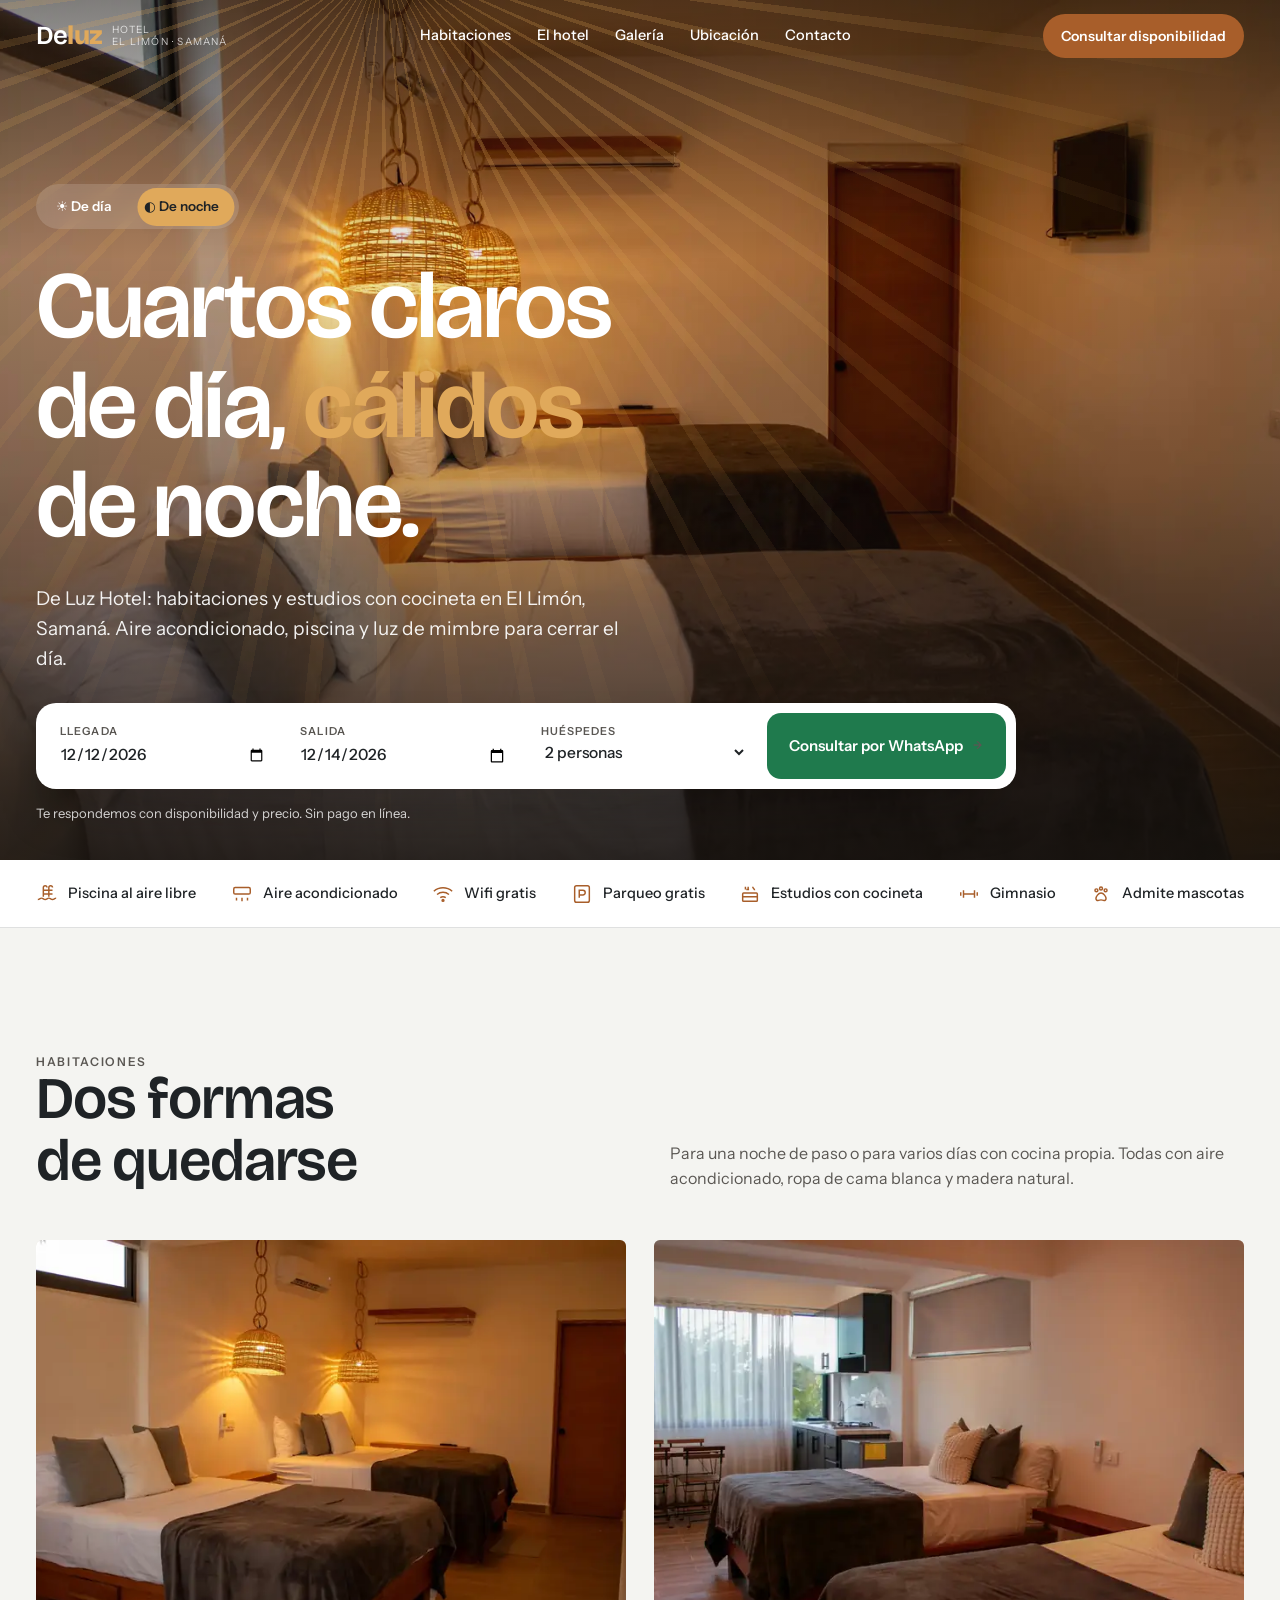
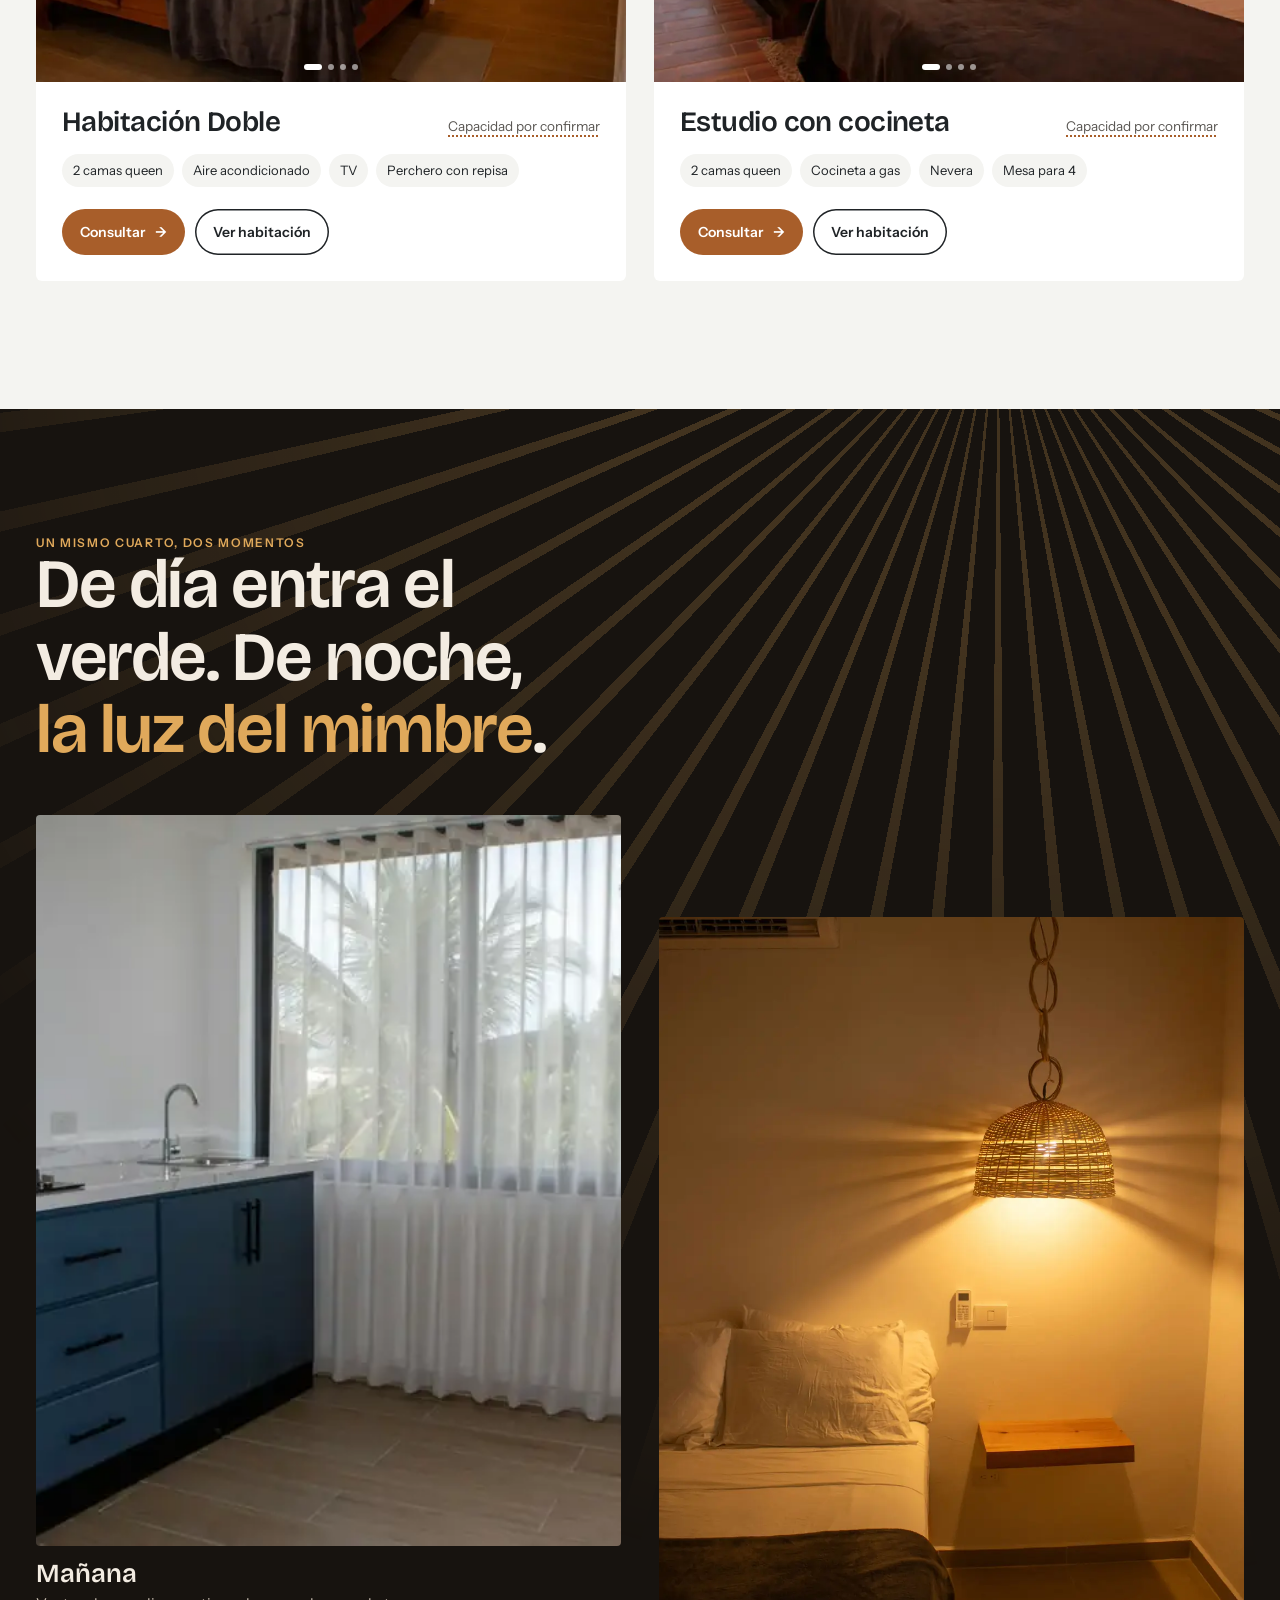
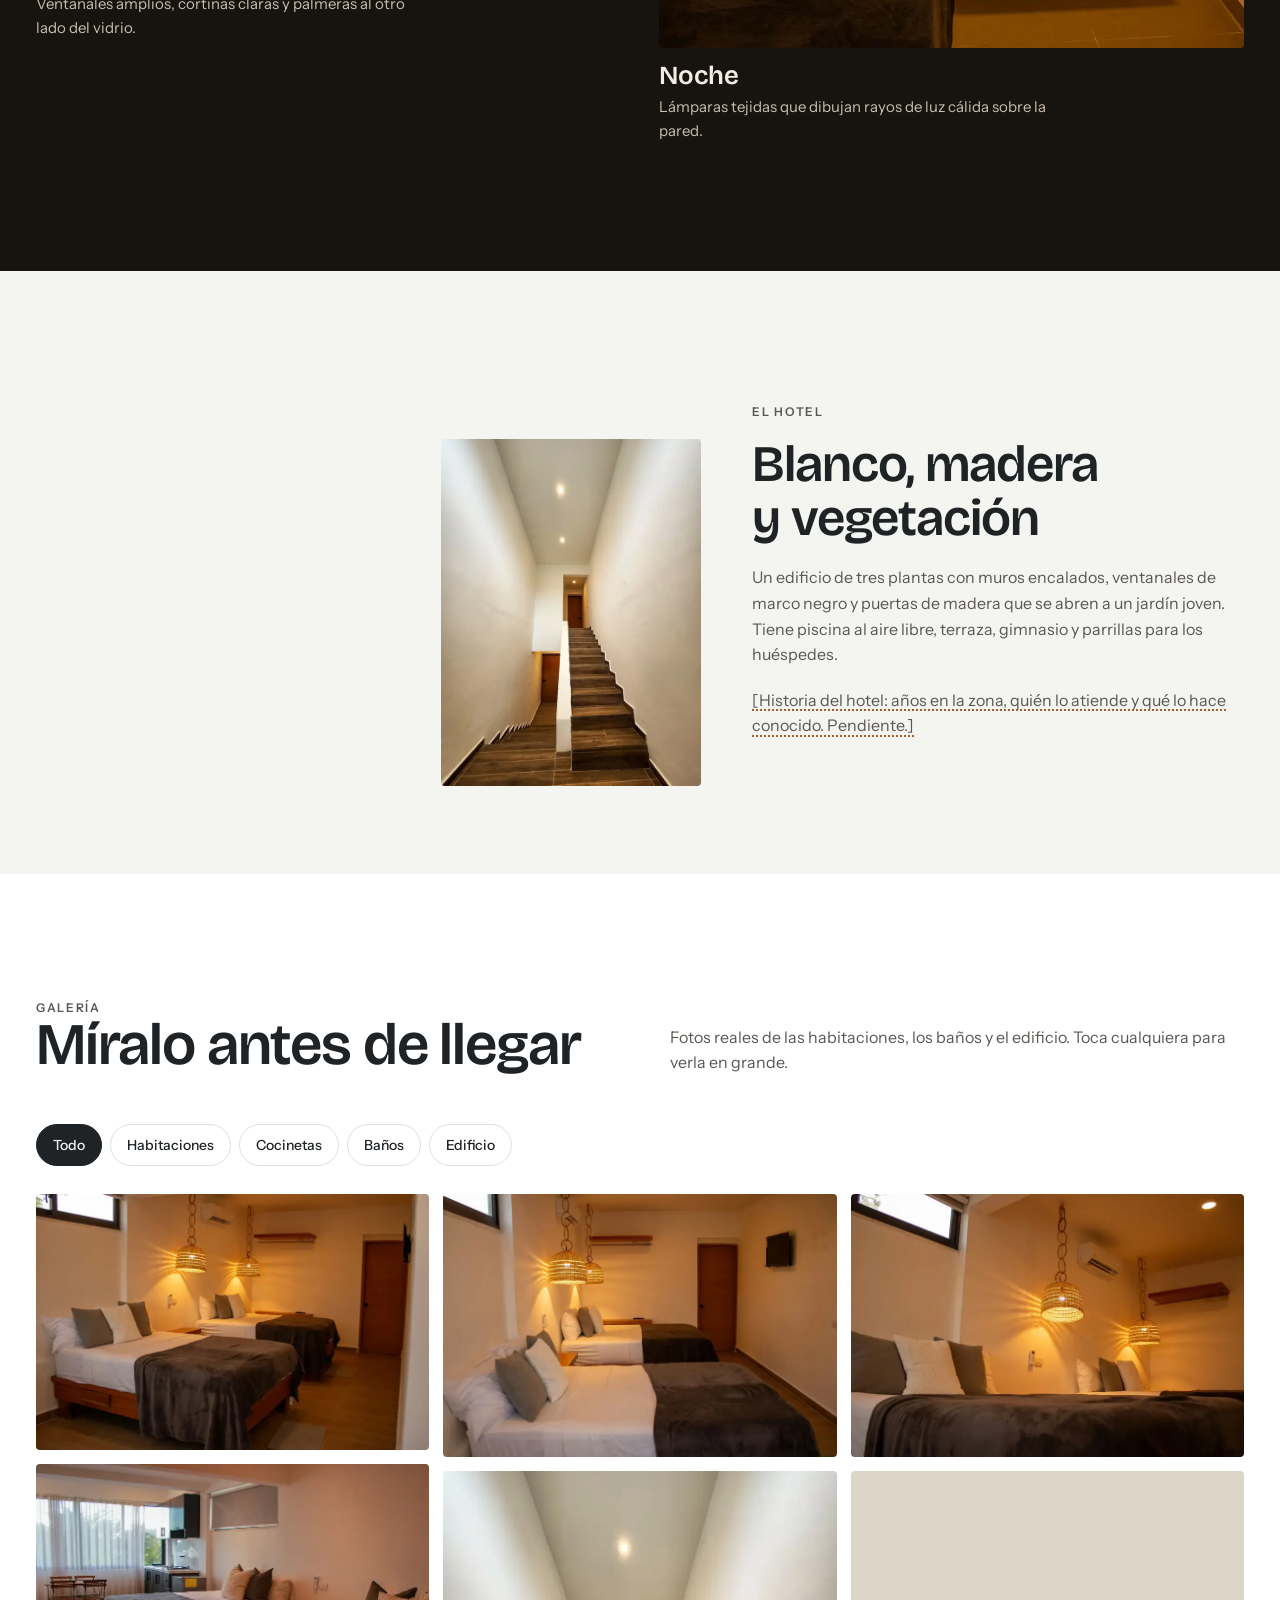
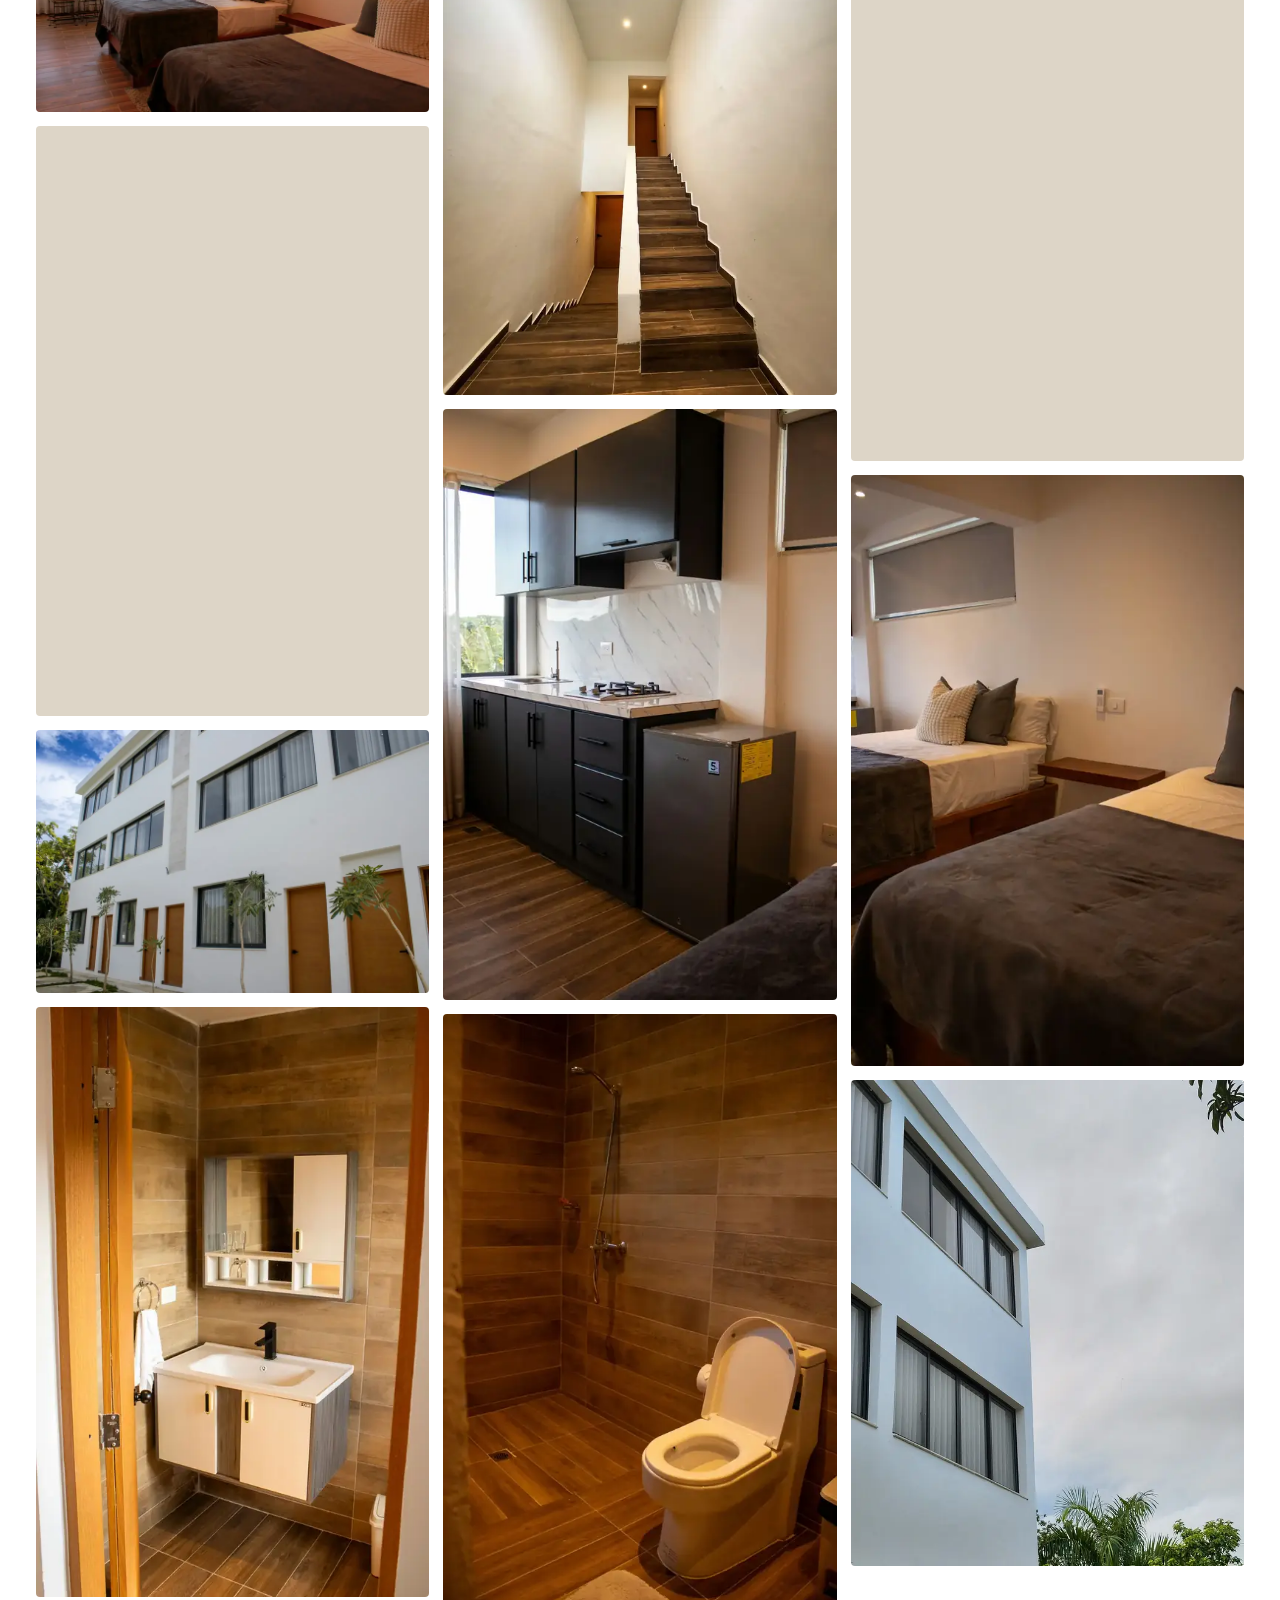
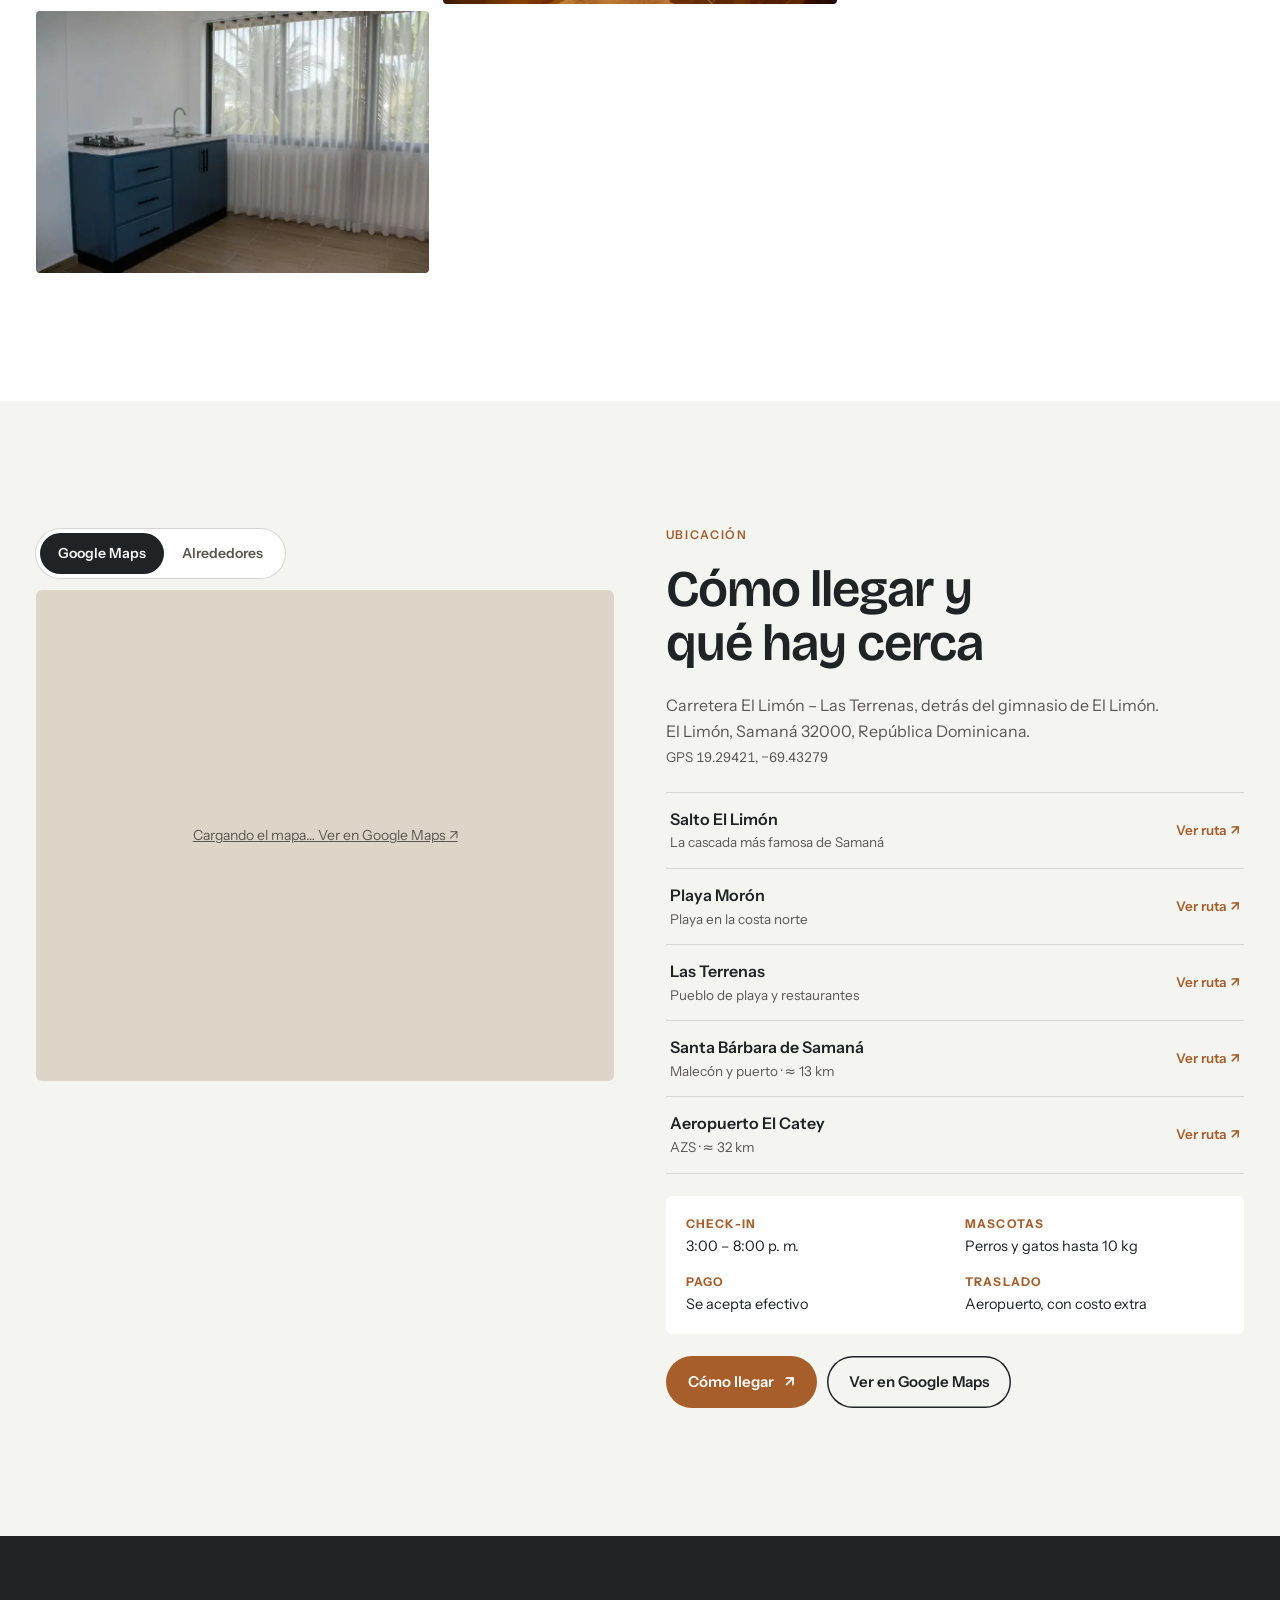
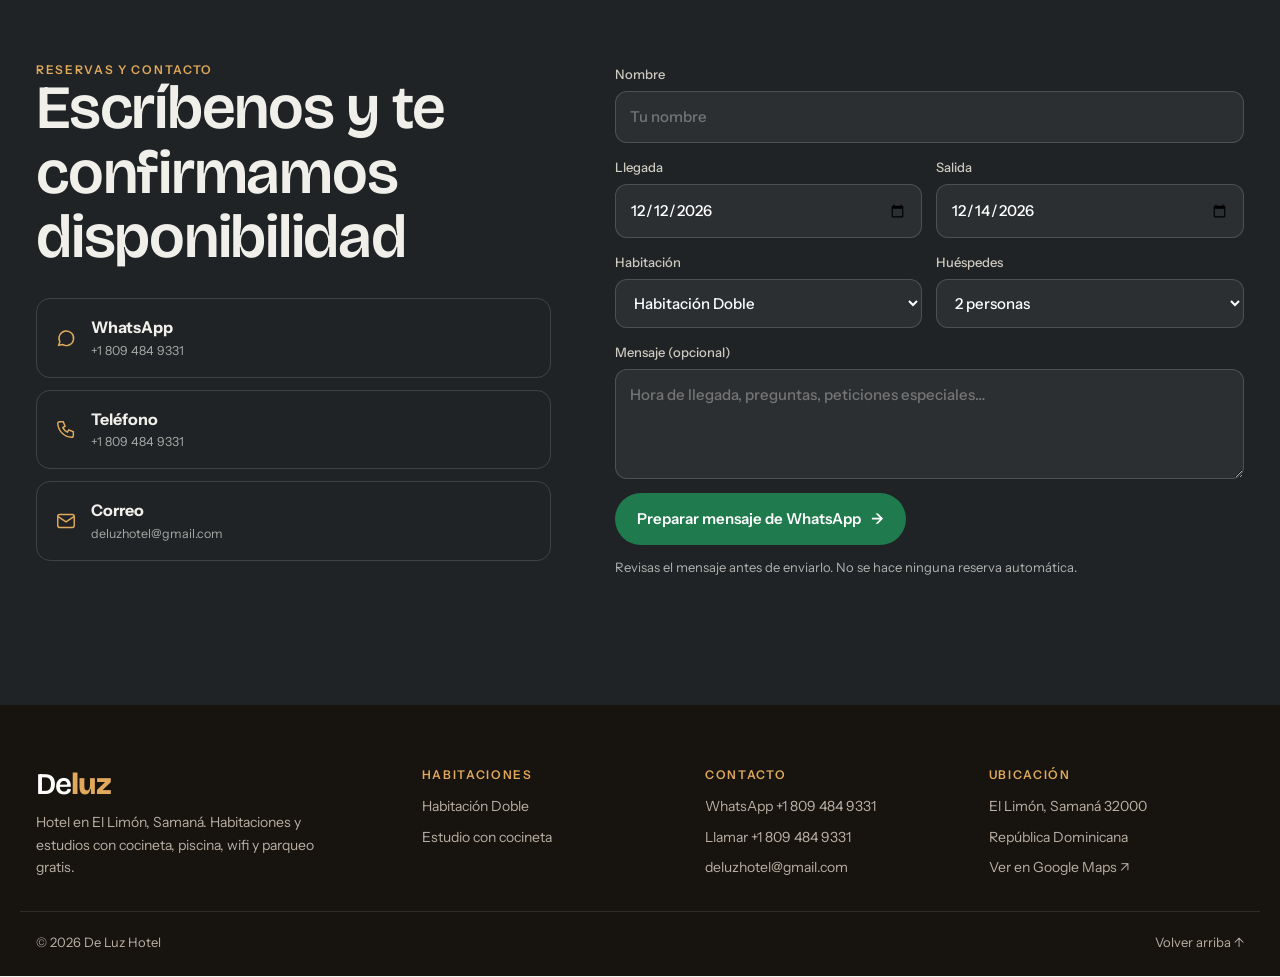
==== commit db9b23b6: "Datos de la web oficial del hotel: correo, dirección y baño privado - Correo deluzhotel@gmail.com en" ====
--- a/index.html
+++ b/index.html
@@ -31,6 +31,7 @@
  "description": "Hotel en El Limón, Samaná, con habitaciones dobles y estudios con cocineta, piscina al aire libre, wifi y parqueo gratis.",
  "address": {
   "@type": "PostalAddress",
+  "streetAddress": "Carretera El Limón – Las Terrenas, detrás del gimnasio de El Limón",
   "addressLocality": "El Limón",
   "addressRegion": "Samaná",
   "postalCode": "32000",
@@ -43,6 +44,7 @@
  },
  "hasMap": "https://www.google.com/maps/place/De+Luz+Hotel/@19.2942143,-69.4327929,17z/data=!3m1!4b1!4m6!3m5!1s0x8eaee575bb2371f7:0xa61d08177c4b8f41!8m2!3d19.2942143!4d-69.4327929",
  "telephone": "+1-809-484-9331",
+ "email": "deluzhotel@gmail.com",
  "image": [
   "img/fachada-puertas.webp",
   "img/habitacion-doble-amplia.webp",
@@ -306,7 +308,7 @@
     <div class="loc-text rv">
       <p class="eyebrow">Ubicación</p>
       <h2 style="font-size:clamp(32px,4vw,52px)">Cómo llegar y qué hay cerca</h2>
-      <p style="color:var(--manta)">El Limón, Samaná 32000, República Dominicana.<br><span style="font-size:13.5px;font-variant-numeric:tabular-nums">GPS 19.29421, −69.43279</span></p>
+      <p style="color:var(--manta)">Carretera El Limón – Las Terrenas, detrás del gimnasio de El Limón.<br>El Limón, Samaná 32000, República Dominicana.<br><span style="font-size:13.5px;font-variant-numeric:tabular-nums">GPS 19.29421, −69.43279</span></p>
       <ul class="places">
         <li><a data-p="salto" href="https://www.google.com/maps/dir/?api=1&amp;origin=19.2942143%2C-69.4327929&amp;destination=Salto+El+Lim%C3%B3n%2C+Saman%C3%A1&amp;travelmode=driving" target="_blank" rel="noopener"><b>Salto El Limón</b><small>La cascada más famosa de Samaná</small><span>Ver ruta ↗</span></a></li>
         <li><a data-p="moron" href="https://www.google.com/maps/dir/?api=1&amp;origin=19.2942143%2C-69.4327929&amp;destination=Playa+Mor%C3%B3n%2C+El+Lim%C3%B3n%2C+Saman%C3%A1&amp;travelmode=driving" target="_blank" rel="noopener"><b>Playa Morón</b><small>Playa en la costa norte</small><span>Ver ruta ↗</span></a></li>
@@ -333,7 +335,7 @@
       <div class="channels">
         <a class="channel" href="https://wa.me/18094849331" target="_blank" rel="noopener"><svg viewBox="0 0 24 24" aria-hidden="true"><path d="M4 20l1.3-3.9A8 8 0 1 1 8 19z"/></svg><div><b>WhatsApp</b><small>+1 809 484 9331</small></div></a>
         <a class="channel" href="tel:+18094849331"><svg viewBox="0 0 24 24" aria-hidden="true"><path d="M5 4h4l2 5-2.5 1.5a11 11 0 0 0 5 5L15 13l5 2v4a2 2 0 0 1-2 2A16 16 0 0 1 3 6a2 2 0 0 1 2-2"/></svg><div><b>Teléfono</b><small>+1 809 484 9331</small></div></a>
-        <div class="channel"><svg viewBox="0 0 24 24" aria-hidden="true"><rect x="3" y="5" width="18" height="14" rx="2"/><path d="m3 7 9 6 9-6"/></svg><div><b>Correo</b><small class="tbd">por confirmar</small></div></div>
+        <a class="channel" href="mailto:deluzhotel@gmail.com"><svg viewBox="0 0 24 24" aria-hidden="true"><rect x="3" y="5" width="18" height="14" rx="2"/><path d="m3 7 9 6 9-6"/></svg><div><b>Correo</b><small>deluzhotel@gmail.com</small></div></a>
       </div>
     </div>
     <form class="cf rv" data-ask aria-label="Formulario de consulta">
@@ -364,7 +366,7 @@
     </div>
     <div>
       <h4>Contacto</h4>
-      <ul><li><a href="https://wa.me/18094849331" target="_blank" rel="noopener">WhatsApp +1 809 484 9331</a></li><li><a href="tel:+18094849331">Llamar +1 809 484 9331</a></li></ul>
+      <ul><li><a href="https://wa.me/18094849331" target="_blank" rel="noopener">WhatsApp +1 809 484 9331</a></li><li><a href="tel:+18094849331">Llamar +1 809 484 9331</a></li><li><a href="mailto:deluzhotel@gmail.com">deluzhotel@gmail.com</a></li></ul>
     </div>
     <div>
       <h4>Ubicación</h4>
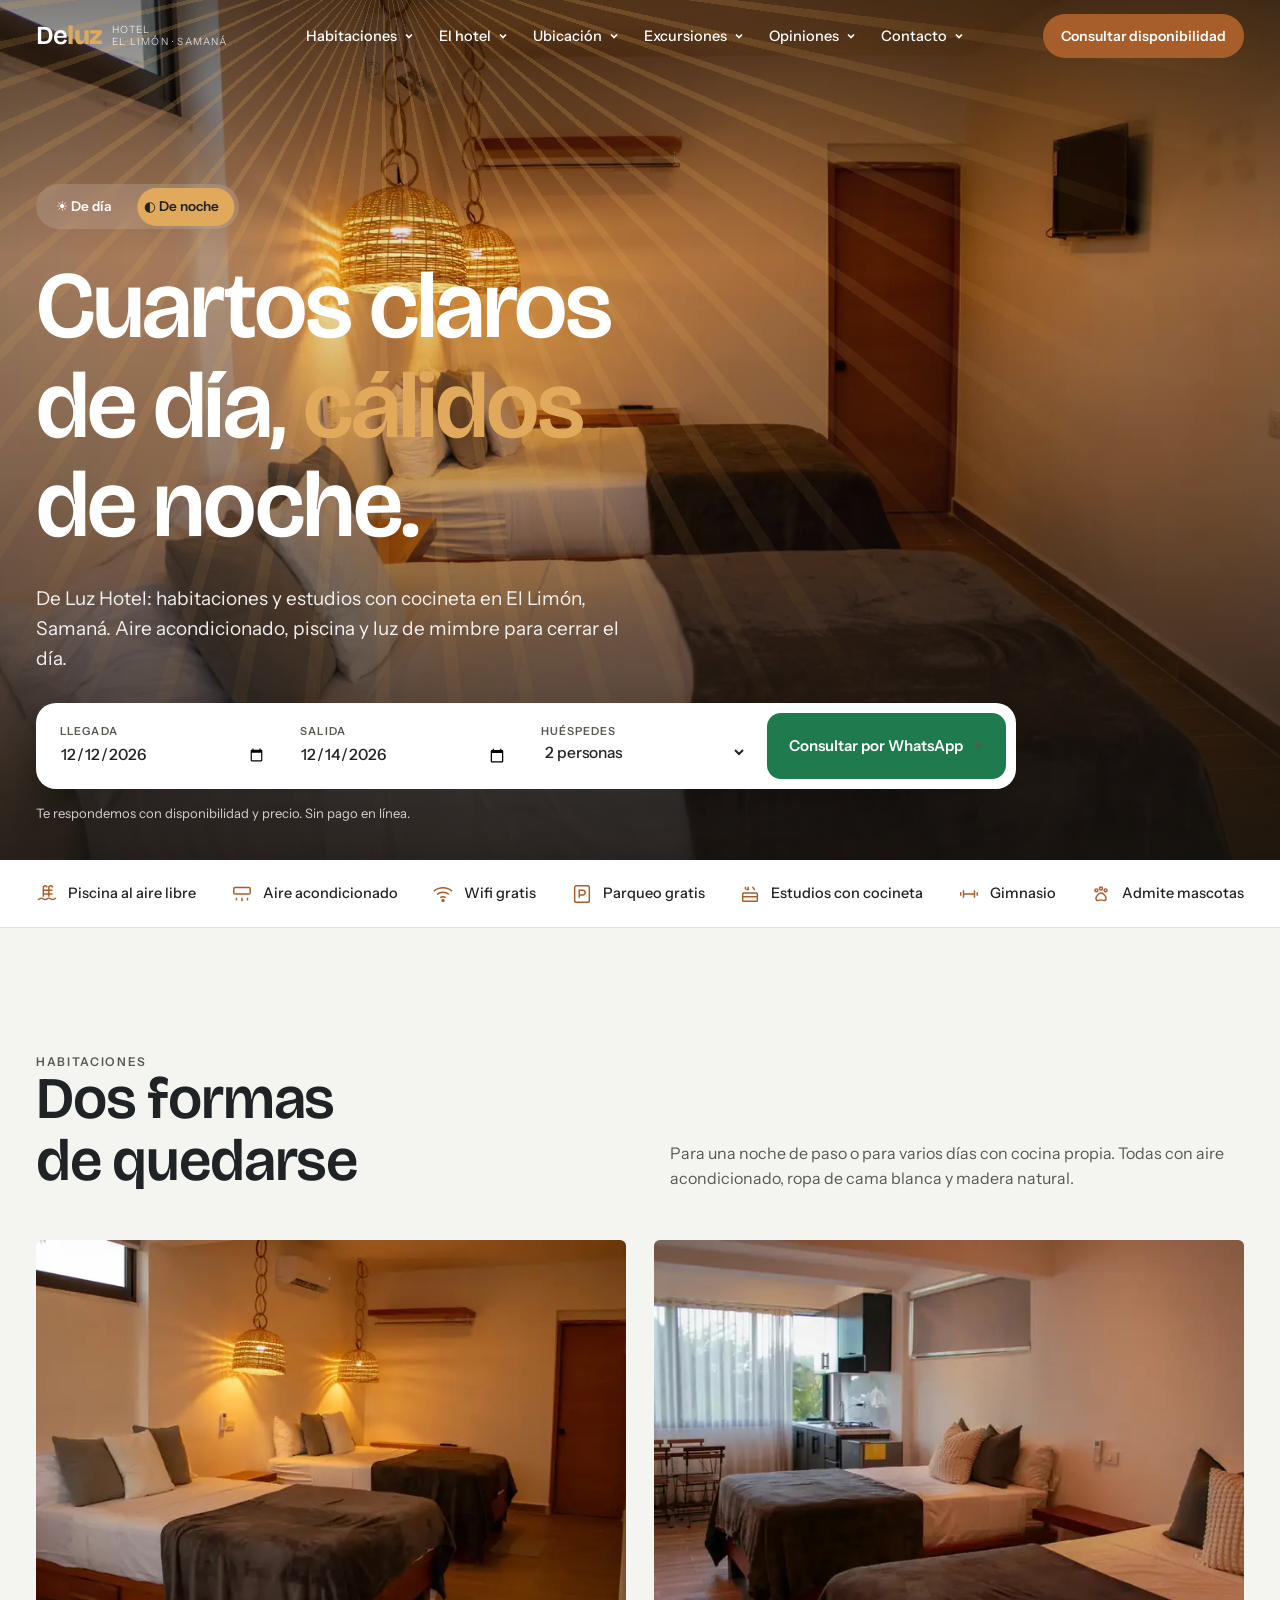
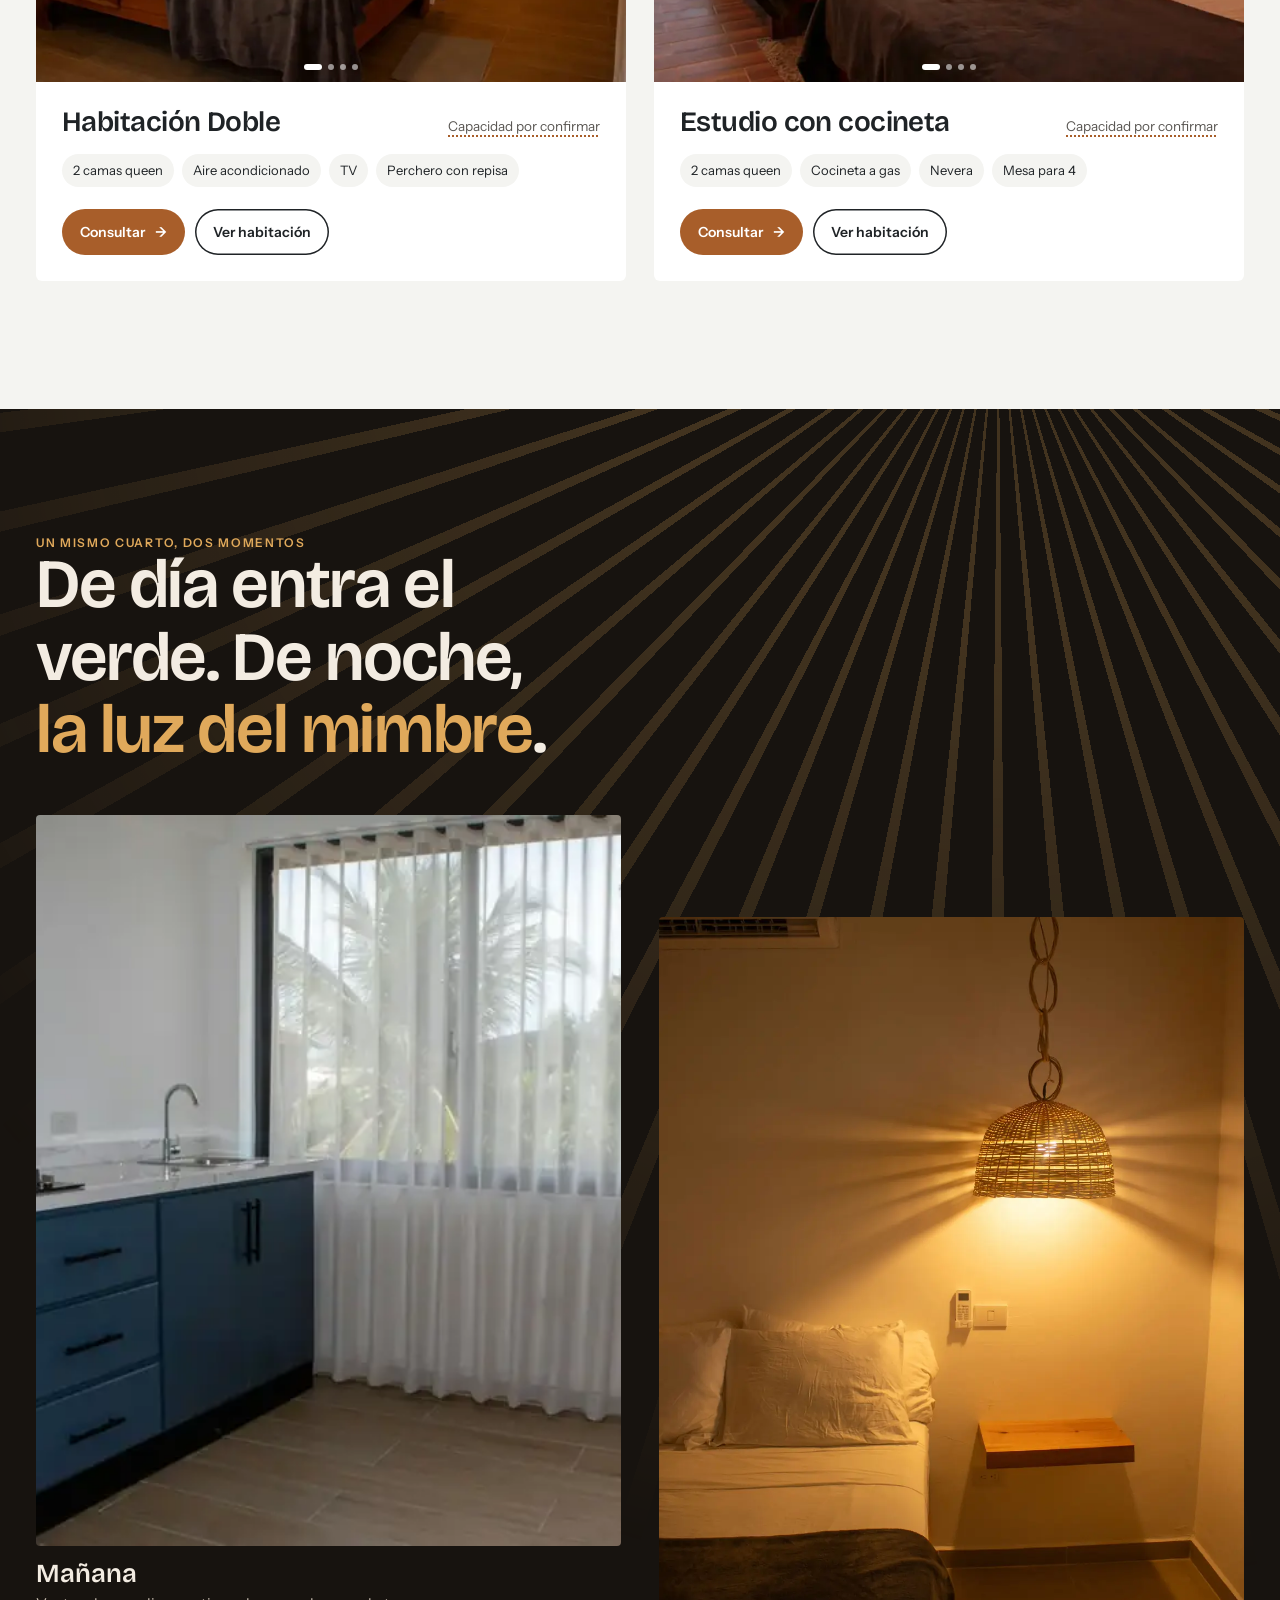
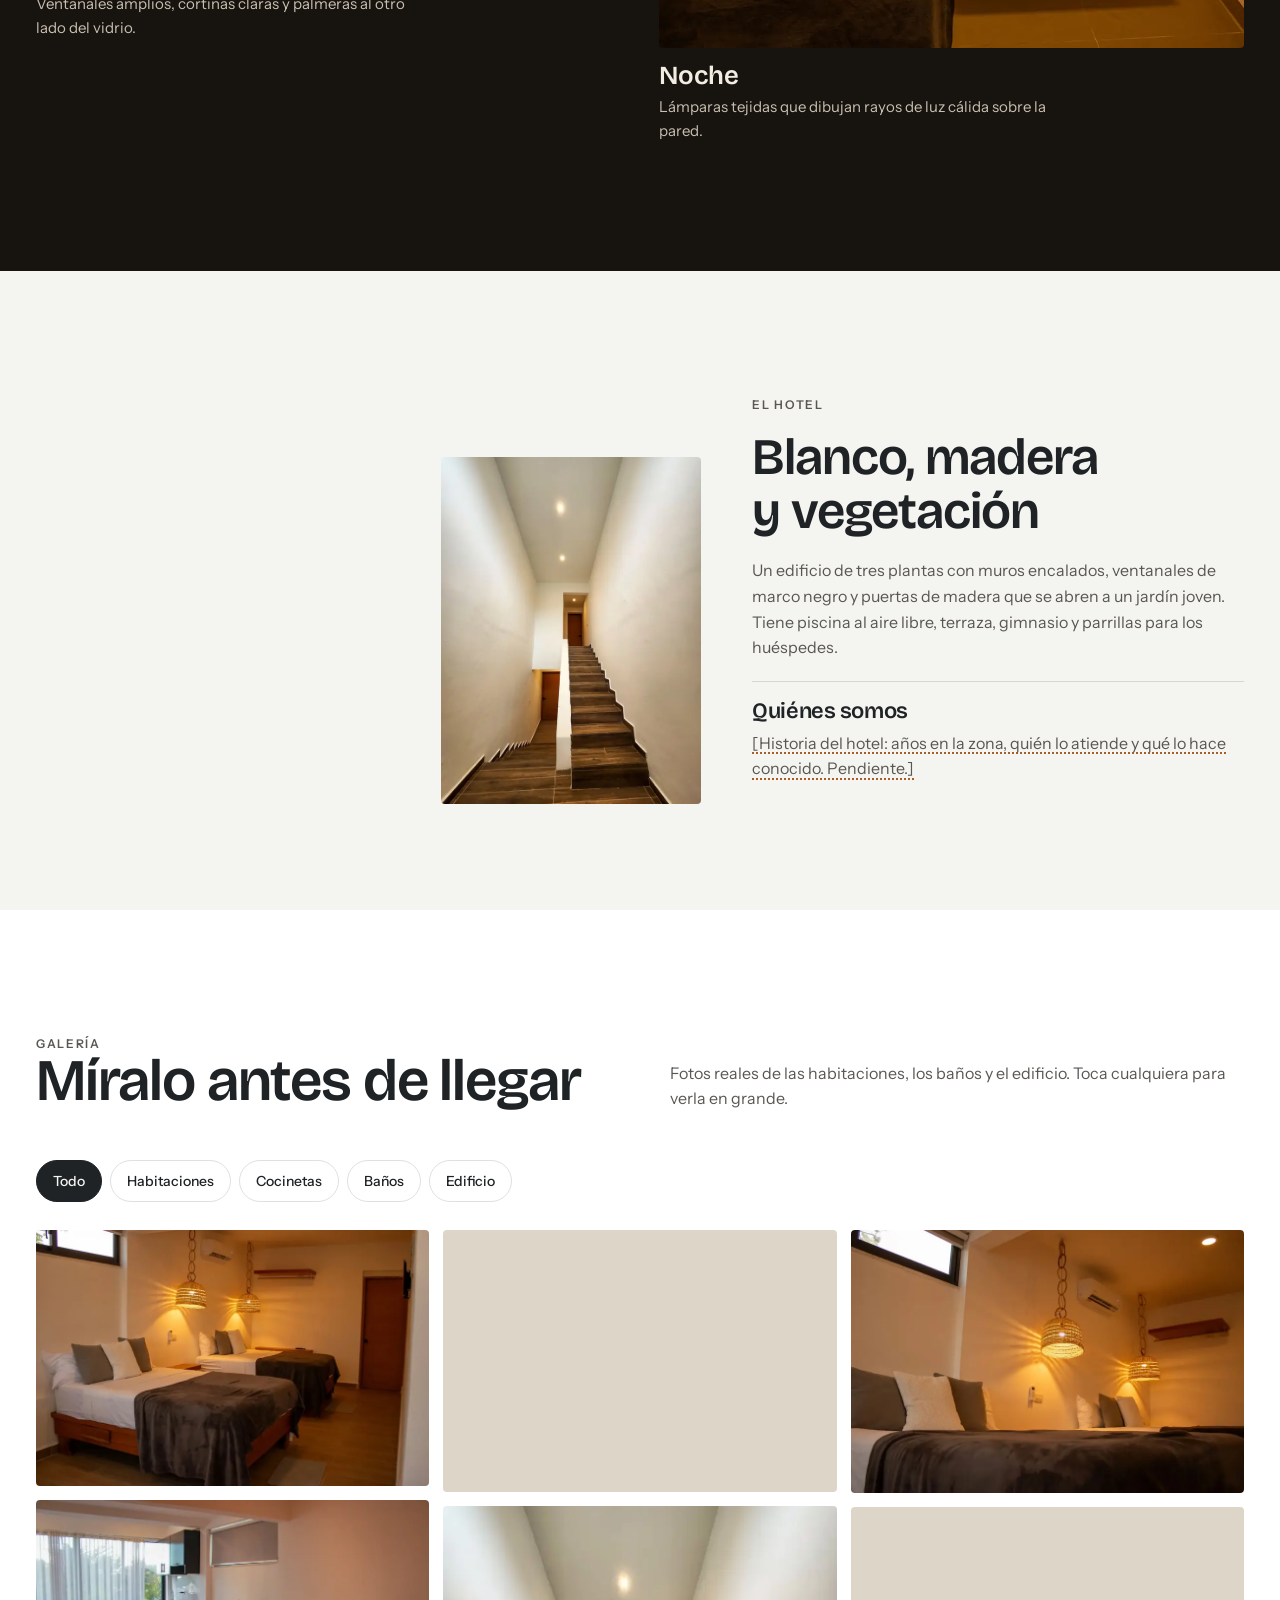
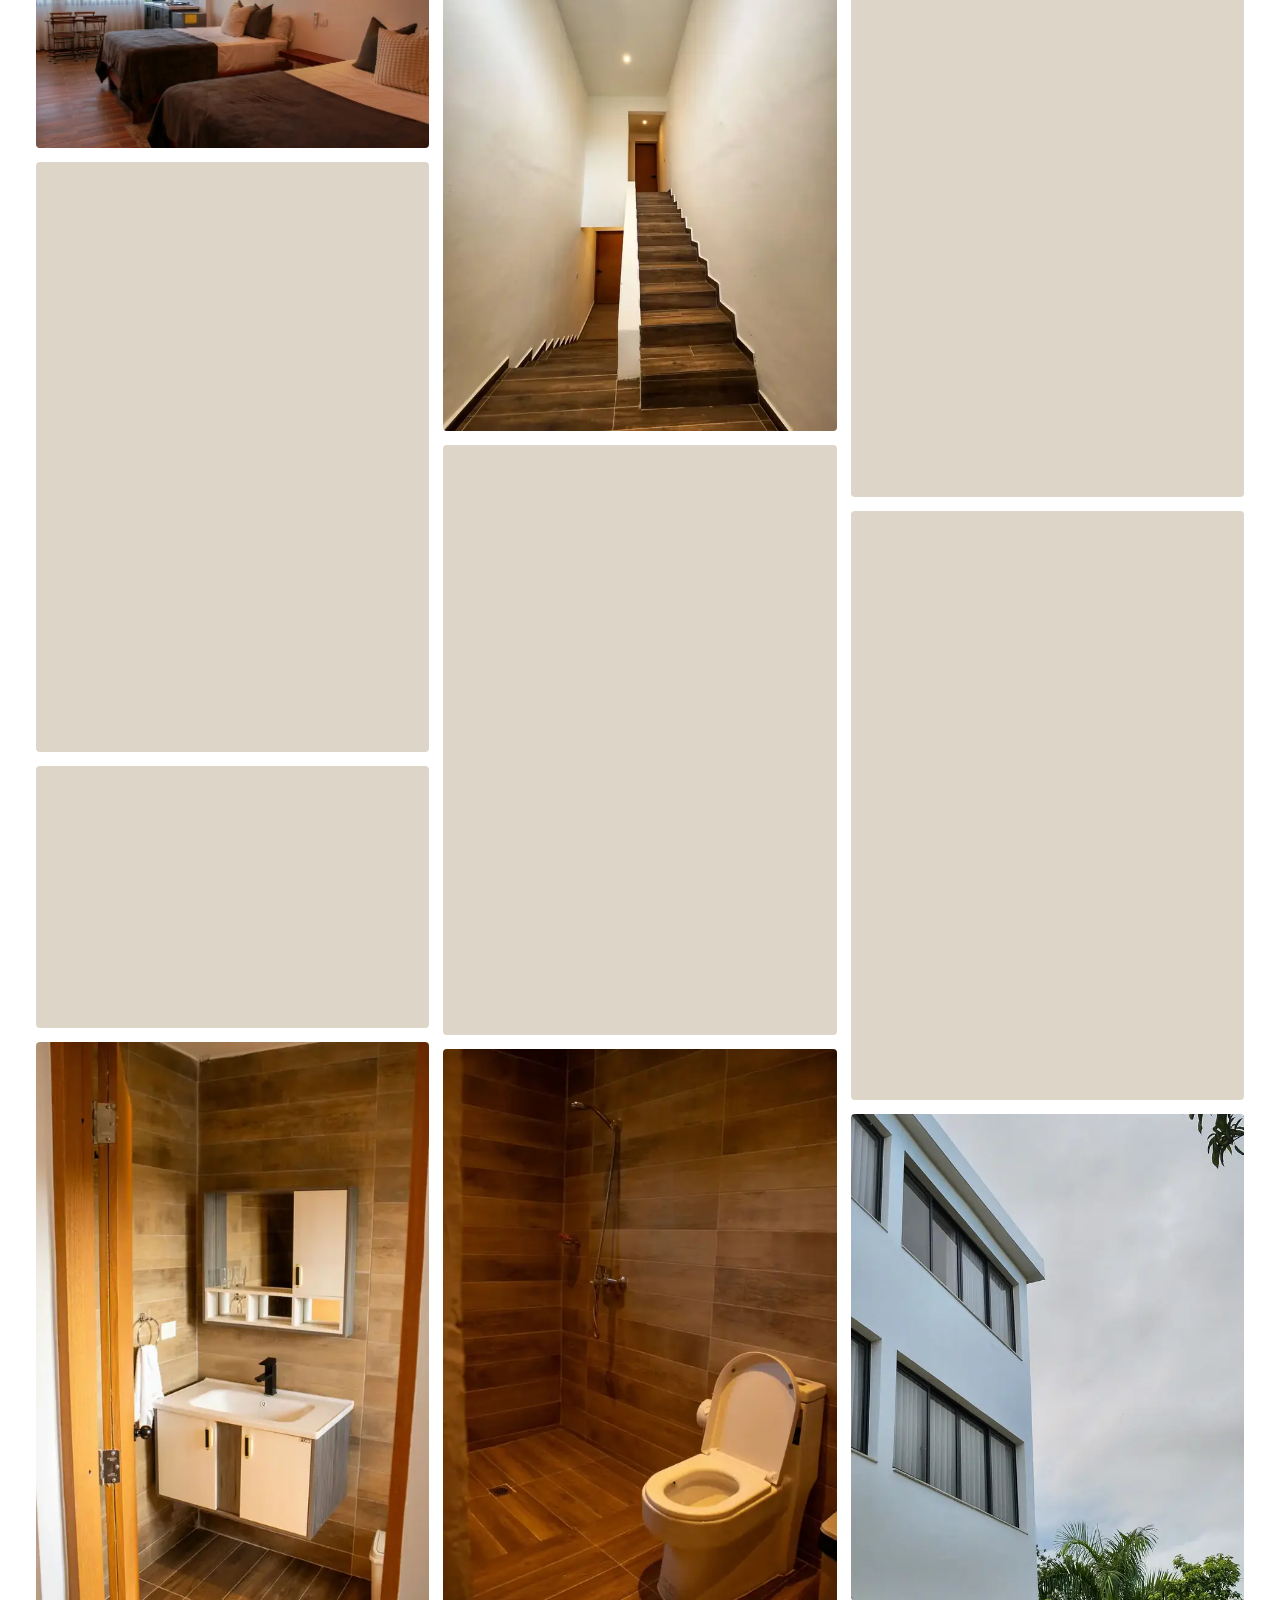
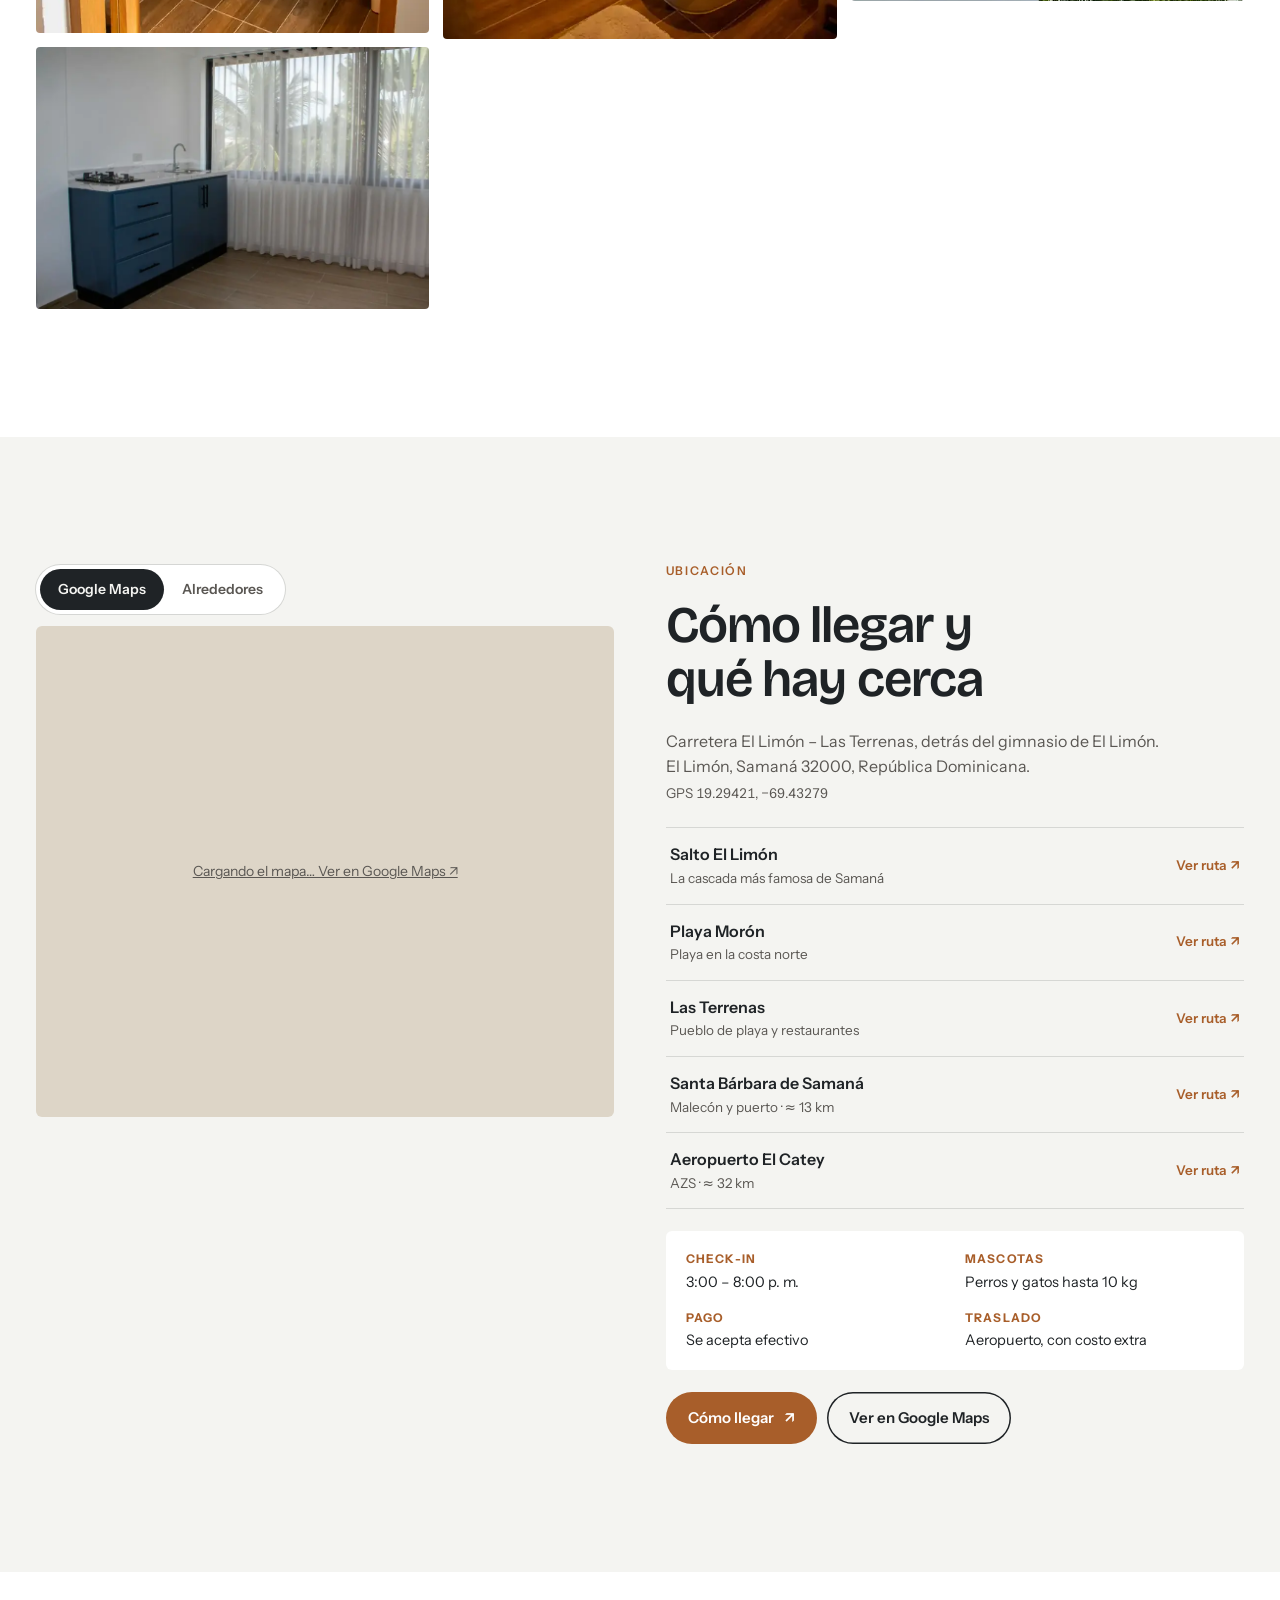
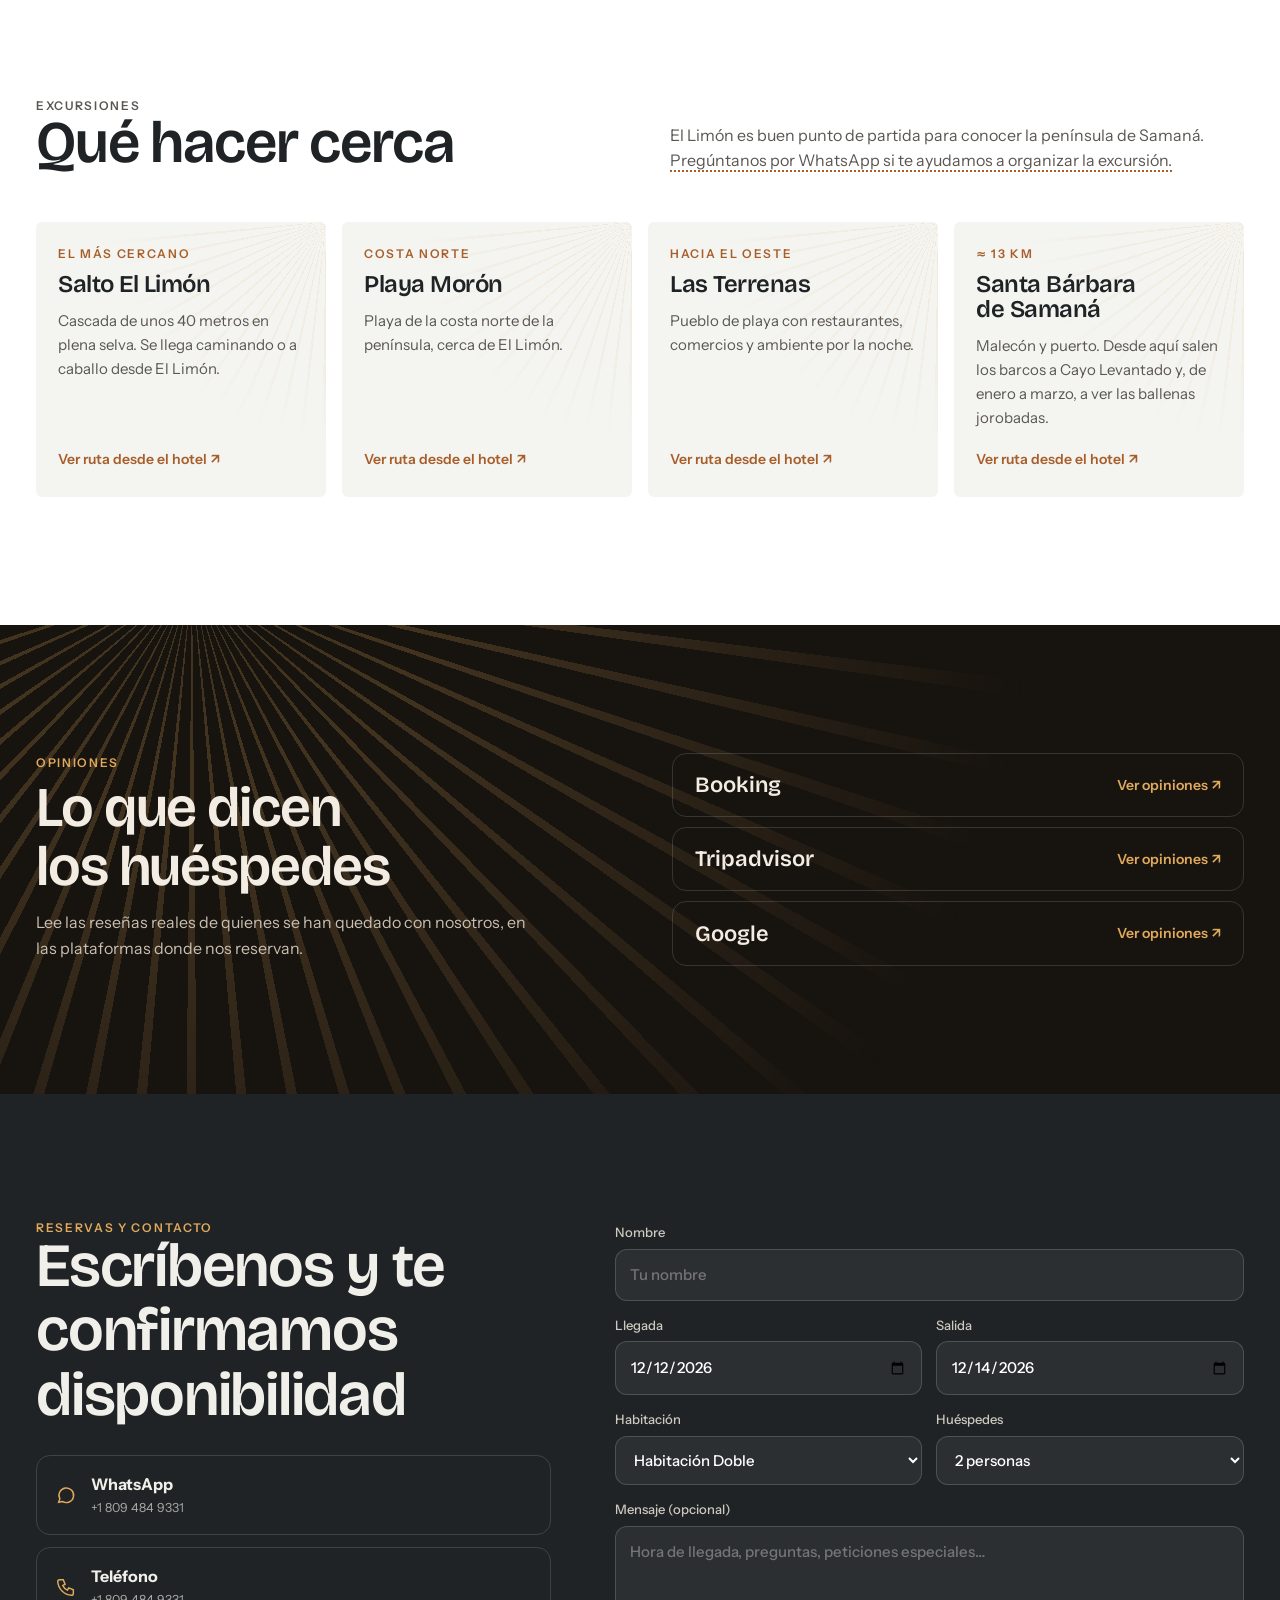
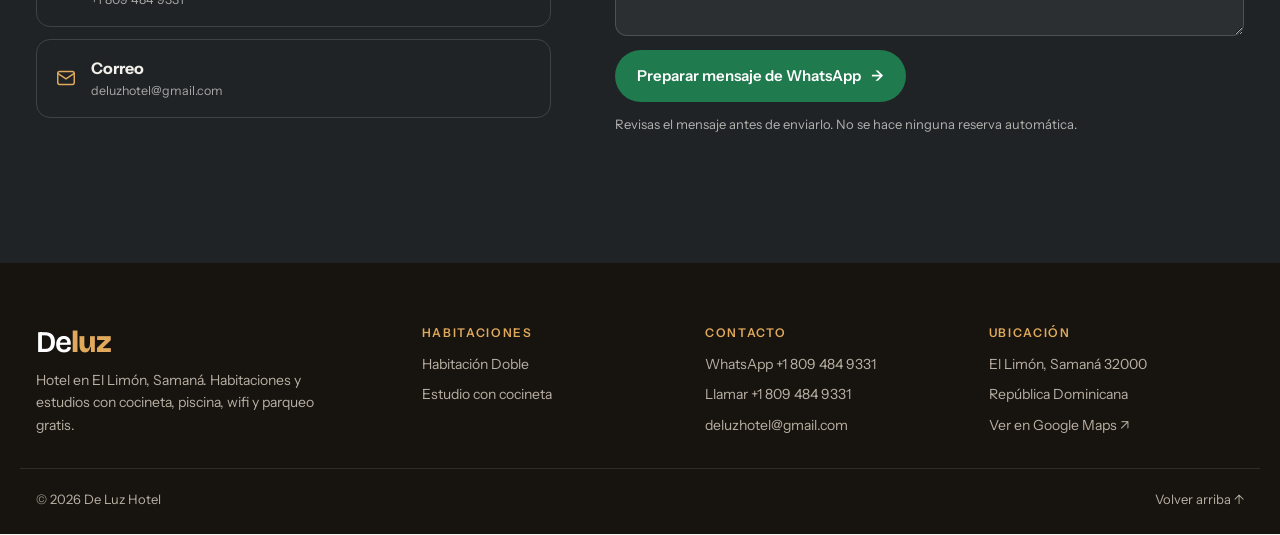
==== commit 5147857e: "Menú con desplegables y secciones Excursiones, Opiniones y Quiénes somos - Menú principal con los ap" ====
--- a/index.html
+++ b/index.html
@@ -97,22 +97,76 @@
       <small>Hotel<br>El Limón · Samaná</small>
     </a>
     <nav class="nav" aria-label="Principal">
-      <a href="#habitaciones">Habitaciones</a>
-      <a href="#hotel">El hotel</a>
-      <a href="#galeria">Galería</a>
-      <a href="#ubicacion">Ubicación</a>
-      <a href="#contacto">Contacto</a>
+      <ul class="menu">
+      <li class="has-sub">
+        <button class="nav-btn" type="button" aria-expanded="false" aria-controls="sub-hab">Habitaciones<svg class="chev" viewBox="0 0 12 12" aria-hidden="true"><path d="M3 4.5 6 7.5 9 4.5"/></svg></button>
+        <div class="sub" id="sub-hab">
+          <a href="habitaciones/doble/index.html"><b>Habitación Doble</b><small>2 camas queen · aire acondicionado</small></a><a href="habitaciones/estudio/index.html"><b>Estudio con cocineta</b><small>Cocina propia · mesa para 4</small></a><a href="#consulta"><b>Tarifas y disponibilidad</b><small>Te enviamos el precio por WhatsApp</small></a>
+        </div>
+      </li>
+      <li class="has-sub">
+        <button class="nav-btn" type="button" aria-expanded="false" aria-controls="sub-hotel">El hotel<svg class="chev" viewBox="0 0 12 12" aria-hidden="true"><path d="M3 4.5 6 7.5 9 4.5"/></svg></button>
+        <div class="sub" id="sub-hotel">
+          <a href="#hotel"><b>Nuestra propiedad</b><small>Edificio, piscina, jardín y parqueo</small></a><a href="#nosotros"><b>Quiénes somos</b><small>La historia del hotel</small></a><a href="#galeria"><b>Galería de fotos</b><small>Habitaciones, baños y edificio</small></a>
+        </div>
+      </li>
+      <li class="has-sub">
+        <button class="nav-btn" type="button" aria-expanded="false" aria-controls="sub-ubi">Ubicación<svg class="chev" viewBox="0 0 12 12" aria-hidden="true"><path d="M3 4.5 6 7.5 9 4.5"/></svg></button>
+        <div class="sub" id="sub-ubi">
+          <a href="#ubicacion"><b>Cómo llegar</b><small>Mapa, dirección y distancias</small></a><a href="https://www.google.com/maps/place/De+Luz+Hotel/@19.2942143,-69.4327929,17z/data=!3m1!4b1!4m6!3m5!1s0x8eaee575bb2371f7:0xa61d08177c4b8f41!8m2!3d19.2942143!4d-69.4327929" target="_blank" rel="noopener"><b>Abrir en Google Maps ↗</b><small>Ruta desde donde estés</small></a>
+        </div>
+      </li>
+      <li class="has-sub">
+        <button class="nav-btn" type="button" aria-expanded="false" aria-controls="sub-exc">Excursiones<svg class="chev" viewBox="0 0 12 12" aria-hidden="true"><path d="M3 4.5 6 7.5 9 4.5"/></svg></button>
+        <div class="sub" id="sub-exc">
+          <a href="#exc-salto"><b>Salto El Limón</b><small>La cascada más cercana</small></a><a href="#exc-moron"><b>Playa Morón</b><small>Costa norte</small></a><a href="#exc-terrenas"><b>Las Terrenas</b><small>Playas y restaurantes</small></a><a href="#exc-samana"><b>Santa Bárbara de Samaná</b><small>Malecón, Cayo Levantado y ballenas</small></a>
+        </div>
+      </li>
+      <li class="has-sub">
+        <button class="nav-btn" type="button" aria-expanded="false" aria-controls="sub-opi">Opiniones<svg class="chev" viewBox="0 0 12 12" aria-hidden="true"><path d="M3 4.5 6 7.5 9 4.5"/></svg></button>
+        <div class="sub" id="sub-opi">
+          <a href="#opiniones"><b>Lo que dicen los huéspedes</b><small>Reseñas reales en las plataformas</small></a><a href="https://www.booking.com/hotel/do/de-luz.html" target="_blank" rel="noopener"><b>Opiniones en Booking ↗</b><small>booking.com</small></a><a href="https://www.tripadvisor.com/Hotel_Review-g7142209-d10816859-Reviews-De_Luz_Hotel-El_Limon_Samana_Province_Dominican_Republic.html" target="_blank" rel="noopener"><b>Opiniones en Tripadvisor ↗</b><small>tripadvisor.com</small></a>
+        </div>
+      </li>
+      <li class="has-sub">
+        <button class="nav-btn" type="button" aria-expanded="false" aria-controls="sub-con">Contacto<svg class="chev" viewBox="0 0 12 12" aria-hidden="true"><path d="M3 4.5 6 7.5 9 4.5"/></svg></button>
+        <div class="sub" id="sub-con">
+          <a href="https://wa.me/18094849331" target="_blank" rel="noopener"><b>WhatsApp ↗</b><small>+1 809 484 9331</small></a><a href="tel:+18094849331"><b>Llamar</b><small>+1 809 484 9331</small></a><a href="mailto:deluzhotel@gmail.com"><b>Correo</b><small>deluzhotel@gmail.com</small></a><a href="#contacto"><b>Formulario de consulta</b><small>Prepara tu mensaje en un minuto</small></a>
+        </div>
+      </li>
+      </ul>
     </nav>
     <a class="btn btn-primary" href="#consulta">Consultar disponibilidad</a>
     <button class="burger" id="burger" type="button" aria-label="Abrir menú" aria-expanded="false" aria-controls="drawer"><span></span></button>
   </div>
 </header>
 <nav class="drawer" id="drawer" aria-label="Menú móvil">
-  <a href="#habitaciones">Habitaciones</a>
-  <a href="#hotel">El hotel</a>
-  <a href="#galeria">Galería</a>
-  <a href="#ubicacion">Ubicación</a>
-  <a href="#contacto">Contacto</a>
+  <a class="drawer-home" href="#inicio">Inicio</a>
+  <details>
+    <summary>Habitaciones<svg class="chev" viewBox="0 0 12 12" aria-hidden="true"><path d="M3 4.5 6 7.5 9 4.5"/></svg></summary>
+    <div><a href="habitaciones/doble/index.html">Habitación Doble</a><a href="habitaciones/estudio/index.html">Estudio con cocineta</a><a href="#consulta">Tarifas y disponibilidad</a></div>
+  </details>
+  <details>
+    <summary>El hotel<svg class="chev" viewBox="0 0 12 12" aria-hidden="true"><path d="M3 4.5 6 7.5 9 4.5"/></svg></summary>
+    <div><a href="#hotel">Nuestra propiedad</a><a href="#nosotros">Quiénes somos</a><a href="#galeria">Galería de fotos</a></div>
+  </details>
+  <details>
+    <summary>Ubicación<svg class="chev" viewBox="0 0 12 12" aria-hidden="true"><path d="M3 4.5 6 7.5 9 4.5"/></svg></summary>
+    <div><a href="#ubicacion">Cómo llegar</a><a href="https://www.google.com/maps/place/De+Luz+Hotel/@19.2942143,-69.4327929,17z/data=!3m1!4b1!4m6!3m5!1s0x8eaee575bb2371f7:0xa61d08177c4b8f41!8m2!3d19.2942143!4d-69.4327929" target="_blank" rel="noopener">Abrir en Google Maps ↗</a></div>
+  </details>
+  <details>
+    <summary>Excursiones<svg class="chev" viewBox="0 0 12 12" aria-hidden="true"><path d="M3 4.5 6 7.5 9 4.5"/></svg></summary>
+    <div><a href="#exc-salto">Salto El Limón</a><a href="#exc-moron">Playa Morón</a><a href="#exc-terrenas">Las Terrenas</a><a href="#exc-samana">Santa Bárbara de Samaná</a></div>
+  </details>
+  <details>
+    <summary>Opiniones<svg class="chev" viewBox="0 0 12 12" aria-hidden="true"><path d="M3 4.5 6 7.5 9 4.5"/></svg></summary>
+    <div><a href="#opiniones">Lo que dicen los huéspedes</a><a href="https://www.booking.com/hotel/do/de-luz.html" target="_blank" rel="noopener">Opiniones en Booking ↗</a><a href="https://www.tripadvisor.com/Hotel_Review-g7142209-d10816859-Reviews-De_Luz_Hotel-El_Limon_Samana_Province_Dominican_Republic.html" target="_blank" rel="noopener">Opiniones en Tripadvisor ↗</a></div>
+  </details>
+  <details>
+    <summary>Contacto<svg class="chev" viewBox="0 0 12 12" aria-hidden="true"><path d="M3 4.5 6 7.5 9 4.5"/></svg></summary>
+    <div><a href="https://wa.me/18094849331" target="_blank" rel="noopener">WhatsApp ↗</a><a href="tel:+18094849331">Llamar</a><a href="mailto:deluzhotel@gmail.com">Correo</a><a href="#contacto">Formulario de consulta</a></div>
+  </details>
+  <a class="btn btn-wa drawer-cta" href="#consulta">Consultar disponibilidad</a>
 </nav>
 
 <main id="main">
@@ -235,7 +289,8 @@
       <p class="eyebrow">El hotel</p>
       <h2>Blanco, madera y vegetación</h2>
       <p>Un edificio de tres plantas con muros encalados, ventanales de marco negro y puertas de madera que se abren a un jardín joven. Tiene piscina al aire libre, terraza, gimnasio y parrillas para los huéspedes.</p>
-      <p class="tbd">[Historia del hotel: años en la zona, quién lo atiende y qué lo hace conocido. Pendiente.]</p>
+      <div id="nosotros" class="nosotros"><h3>Quiénes somos</h3>
+      <p class="tbd">[Historia del hotel: años en la zona, quién lo atiende y qué lo hace conocido. Pendiente.]</p></div>
     </div>
   </div>
 </section>
@@ -327,6 +382,57 @@
   </div>
 </section>
 
+<section class="band exc-band" id="excursiones">
+  <div class="wrap">
+    <div class="head rv">
+      <div><p class="eyebrow">Excursiones</p><h2>Qué hacer cerca</h2></div>
+      <p>El Limón es buen punto de partida para conocer la península de Samaná. <span class="tbd">Pregúntanos por WhatsApp si te ayudamos a organizar la excursión.</span></p>
+    </div>
+    <div class="exc-grid">
+      <article class="exc rv" id="exc-salto">
+        <p class="eyebrow">El más cercano</p>
+        <h3>Salto El Limón</h3>
+        <p>Cascada de unos 40 metros en plena selva. Se llega caminando o a caballo desde El Limón.</p>
+        <a href="https://www.google.com/maps/dir/?api=1&amp;origin=19.2942143%2C-69.4327929&amp;destination=Salto+El+Lim%C3%B3n%2C+Saman%C3%A1&amp;travelmode=driving" target="_blank" rel="noopener">Ver ruta desde el hotel ↗</a>
+      </article>
+      <article class="exc rv" id="exc-moron">
+        <p class="eyebrow">Costa norte</p>
+        <h3>Playa Morón</h3>
+        <p>Playa de la costa norte de la península, cerca de El Limón.</p>
+        <a href="https://www.google.com/maps/dir/?api=1&amp;origin=19.2942143%2C-69.4327929&amp;destination=Playa+Mor%C3%B3n%2C+El+Lim%C3%B3n%2C+Saman%C3%A1&amp;travelmode=driving" target="_blank" rel="noopener">Ver ruta desde el hotel ↗</a>
+      </article>
+      <article class="exc rv" id="exc-terrenas">
+        <p class="eyebrow">Hacia el oeste</p>
+        <h3>Las Terrenas</h3>
+        <p>Pueblo de playa con restaurantes, comercios y ambiente por la noche.</p>
+        <a href="https://www.google.com/maps/dir/?api=1&amp;origin=19.2942143%2C-69.4327929&amp;destination=Las+Terrenas%2C+Saman%C3%A1&amp;travelmode=driving" target="_blank" rel="noopener">Ver ruta desde el hotel ↗</a>
+      </article>
+      <article class="exc rv" id="exc-samana">
+        <p class="eyebrow">≈ 13 km</p>
+        <h3>Santa Bárbara de Samaná</h3>
+        <p>Malecón y puerto. Desde aquí salen los barcos a Cayo Levantado y, de enero a marzo, a ver las ballenas jorobadas.</p>
+        <a href="https://www.google.com/maps/dir/?api=1&amp;origin=19.2942143%2C-69.4327929&amp;destination=Santa+B%C3%A1rbara+de+Saman%C3%A1&amp;travelmode=driving" target="_blank" rel="noopener">Ver ruta desde el hotel ↗</a>
+      </article>
+    </div>
+  </div>
+</section>
+
+<section class="band opi-band" id="opiniones">
+  <div class="rays" aria-hidden="true"></div>
+  <div class="wrap opi">
+    <div class="rv">
+      <p class="eyebrow">Opiniones</p>
+      <h2>Lo que dicen los huéspedes</h2>
+      <p>Lee las reseñas reales de quienes se han quedado con nosotros, en las plataformas donde nos reservan.</p>
+    </div>
+    <div class="opi-links rv">
+      <a href="https://www.booking.com/hotel/do/de-luz.html" target="_blank" rel="noopener"><b>Booking</b><span>Ver opiniones ↗</span></a>
+      <a href="https://www.tripadvisor.com/Hotel_Review-g7142209-d10816859-Reviews-De_Luz_Hotel-El_Limon_Samana_Province_Dominican_Republic.html" target="_blank" rel="noopener"><b>Tripadvisor</b><span>Ver opiniones ↗</span></a>
+      <a href="https://www.google.com/maps/place/De+Luz+Hotel/@19.2942143,-69.4327929,17z/data=!3m1!4b1!4m6!3m5!1s0x8eaee575bb2371f7:0xa61d08177c4b8f41!8m2!3d19.2942143!4d-69.4327929" target="_blank" rel="noopener"><b>Google</b><span>Ver opiniones ↗</span></a>
+    </div>
+  </div>
+</section>
+
 <section class="band contact" id="contacto">
   <div class="wrap cgrid">
     <div class="rv">
--- a/assets/css/site.css
+++ b/assets/css/site.css
@@ -383,3 +383,82 @@
   .grid{columns:2;column-gap:10px}
   .grid button{margin-bottom:10px}
 }
+
+/* ───────── Menú con desplegables ───────── */
+.menu{list-style:none;margin:0;padding:0;display:flex;gap:4px;align-items:center}
+.has-sub{position:relative}
+.nav-btn{display:flex;align-items:center;gap:6px;background:none;border:0;cursor:pointer;color:inherit;font:500 14.5px/1 var(--f-text);padding:10px 10px;border-radius:999px;transition:background-color .25s}
+.nav-btn:hover,.has-sub.open .nav-btn{background:rgba(255,255,255,.14)}
+.top.solid .nav-btn:hover,.top.solid .has-sub.open .nav-btn{background:rgba(31,35,38,.07)}
+.chev{width:12px;height:12px;fill:none;stroke:currentColor;stroke-width:1.6;transition:transform .3s var(--ease)}
+.has-sub.open .chev{transform:rotate(180deg)}
+.sub{position:absolute;top:calc(100% + 12px);left:50%;min-width:270px;background:var(--blanco);color:var(--tinta);border-radius:16px;padding:8px;display:grid;gap:2px;box-shadow:0 24px 50px -18px rgba(23,19,15,.45),0 0 0 1px var(--linea);opacity:0;visibility:hidden;transform:translate(-50%,8px);transition:opacity .25s var(--ease),transform .25s var(--ease),visibility 0s .25s;z-index:5}
+.sub::before{content:"";position:absolute;left:0;right:0;top:-14px;height:14px}
+.sub::after{content:"";position:absolute;top:-6px;left:50%;width:12px;height:12px;background:var(--blanco);transform:translateX(-50%) rotate(45deg);border-radius:2px 0 0 0;box-shadow:-1px -1px 0 var(--linea)}
+.has-sub.open .sub{opacity:1;visibility:visible;transform:translate(-50%,0);transition:opacity .25s var(--ease),transform .25s var(--ease)}
+@media (hover:hover){.has-sub:hover .sub{opacity:1;visibility:visible;transform:translate(-50%,0);transition:opacity .25s var(--ease),transform .25s var(--ease)}.has-sub:hover .chev{transform:rotate(180deg)}}
+.sub a{position:relative;display:grid;gap:2px;padding:10px 14px 10px 30px;border-radius:10px;text-decoration:none;transition:background-color .2s}
+.sub a::before{content:"";position:absolute;left:13px;top:16px;width:7px;height:7px;border-radius:50%;background:var(--piedra);transition:background-color .2s,box-shadow .2s}
+.sub a:hover,.sub a:focus-visible{background:var(--cal)}
+.sub a:hover::before,.sub a:focus-visible::before{background:var(--mimbre);box-shadow:0 0 0 4px rgba(224,169,91,.25)}
+.sub b{font-size:14.5px;font-weight:600}
+.sub small{font-size:12.5px;color:var(--manta)}
+.top .wrap{gap:16px}
+
+/* Menú móvil: acordeones */
+.drawer{overflow-y:auto;gap:0;padding-top:96px}
+.drawer details{border-bottom:1px solid rgba(255,255,255,.12)}
+.drawer summary{list-style:none;cursor:pointer;display:flex;justify-content:space-between;align-items:center;font:600 28px/1.2 var(--f-display);padding:14px 0}
+.drawer summary::-webkit-details-marker{display:none}
+.drawer summary .chev{width:18px;height:18px;stroke:var(--mimbre)}
+.drawer details[open] summary .chev{transform:rotate(180deg)}
+.drawer details div{display:grid;padding:0 0 14px 4px}
+.drawer details div a{font:500 17px/1.3 var(--f-text);padding:9px 0;color:#d9d1c5}
+.drawer details div a:hover{color:var(--mimbre)}
+.drawer .drawer-home{font:600 28px/1.2 var(--f-display);padding:14px 0;border-bottom:1px solid rgba(255,255,255,.12)}
+.drawer .drawer-cta{margin-top:24px;justify-content:center;font:600 16px/1 var(--f-text);padding:16px}
+
+/* Quiénes somos */
+.nosotros{display:grid;gap:8px;border-top:1px solid var(--linea);padding-top:18px;scroll-margin-top:96px}
+.nosotros h3{font-size:22px}
+
+/* Excursiones */
+.exc-band{background:var(--blanco)}
+.exc-grid{display:grid;grid-template-columns:repeat(4,minmax(0,1fr));gap:16px}
+.exc{position:relative;overflow:hidden;background:var(--cal);border-radius:6px;padding:26px 22px;display:grid;gap:12px;align-content:start;scroll-margin-top:96px;transition:transform .4s var(--ease),box-shadow .4s}
+.exc::before{content:"";position:absolute;inset:0;pointer-events:none;background:repeating-conic-gradient(from 90deg at 100% 0%,rgba(224,169,91,.18) 0deg 1deg,transparent 1deg 6deg);-webkit-mask-image:radial-gradient(circle at 100% 0%,#000 0,transparent 55%);mask-image:radial-gradient(circle at 100% 0%,#000 0,transparent 55%)}
+.exc:hover,.exc:target{transform:translateY(-4px);box-shadow:0 30px 50px -35px rgba(31,35,38,.45)}
+.exc:target{box-shadow:0 0 0 2px var(--mimbre),0 30px 50px -35px rgba(31,35,38,.45)}
+.exc h3{font-size:24px}
+.exc p:not(.eyebrow){color:var(--manta);font-size:15px}
+.exc a{font-weight:600;font-size:14px;color:var(--teca);text-decoration:none;margin-top:4px}
+.exc a:hover{text-decoration:underline}
+
+/* Opiniones */
+.opi-band{position:relative;overflow:hidden;background:var(--noche);color:#f3ece2}
+.opi-band .rays{--rx:15%;--ry:-10%}
+.opi-band .eyebrow{color:var(--mimbre)}
+.opi{position:relative;display:grid;grid-template-columns:minmax(0,1fr) minmax(0,1fr);gap:clamp(24px,5vw,72px);align-items:center}
+.opi h2{font-size:clamp(34px,4.4vw,56px);margin:10px 0 14px}
+.opi p:not(.eyebrow){color:#c9bfb1;max-width:46ch}
+.opi-links{display:grid;gap:10px}
+.opi-links a{display:flex;justify-content:space-between;align-items:center;gap:16px;padding:20px 22px;border:1px solid rgba(255,255,255,.14);border-radius:14px;text-decoration:none;transition:border-color .25s,background-color .25s,transform .25s var(--ease)}
+.opi-links a:hover{border-color:var(--mimbre);background:rgba(255,255,255,.04);transform:translateX(4px)}
+.opi-links b{font:600 22px/1 var(--f-display)}
+.opi-links span{color:var(--mimbre);font-weight:600;font-size:14px}
+
+@media (max-width:1180px){
+  .nav,.top .btn{display:none}
+  .burger{display:block}
+}
+@media (max-width:960px){
+  .exc-grid{grid-template-columns:repeat(2,minmax(0,1fr))}
+  .opi{grid-template-columns:minmax(0,1fr)}
+}
+@media (max-width:600px){
+  .exc-grid{grid-template-columns:minmax(0,1fr)}
+}
+.exc{display:flex;flex-direction:column}
+.exc a{margin-top:auto;padding-top:6px}
+.menu-open .top,.menu-open .top.solid{background:transparent;box-shadow:none;-webkit-backdrop-filter:none;backdrop-filter:none;color:#fff}
+.menu-open .top .wm b{color:var(--mimbre)}
